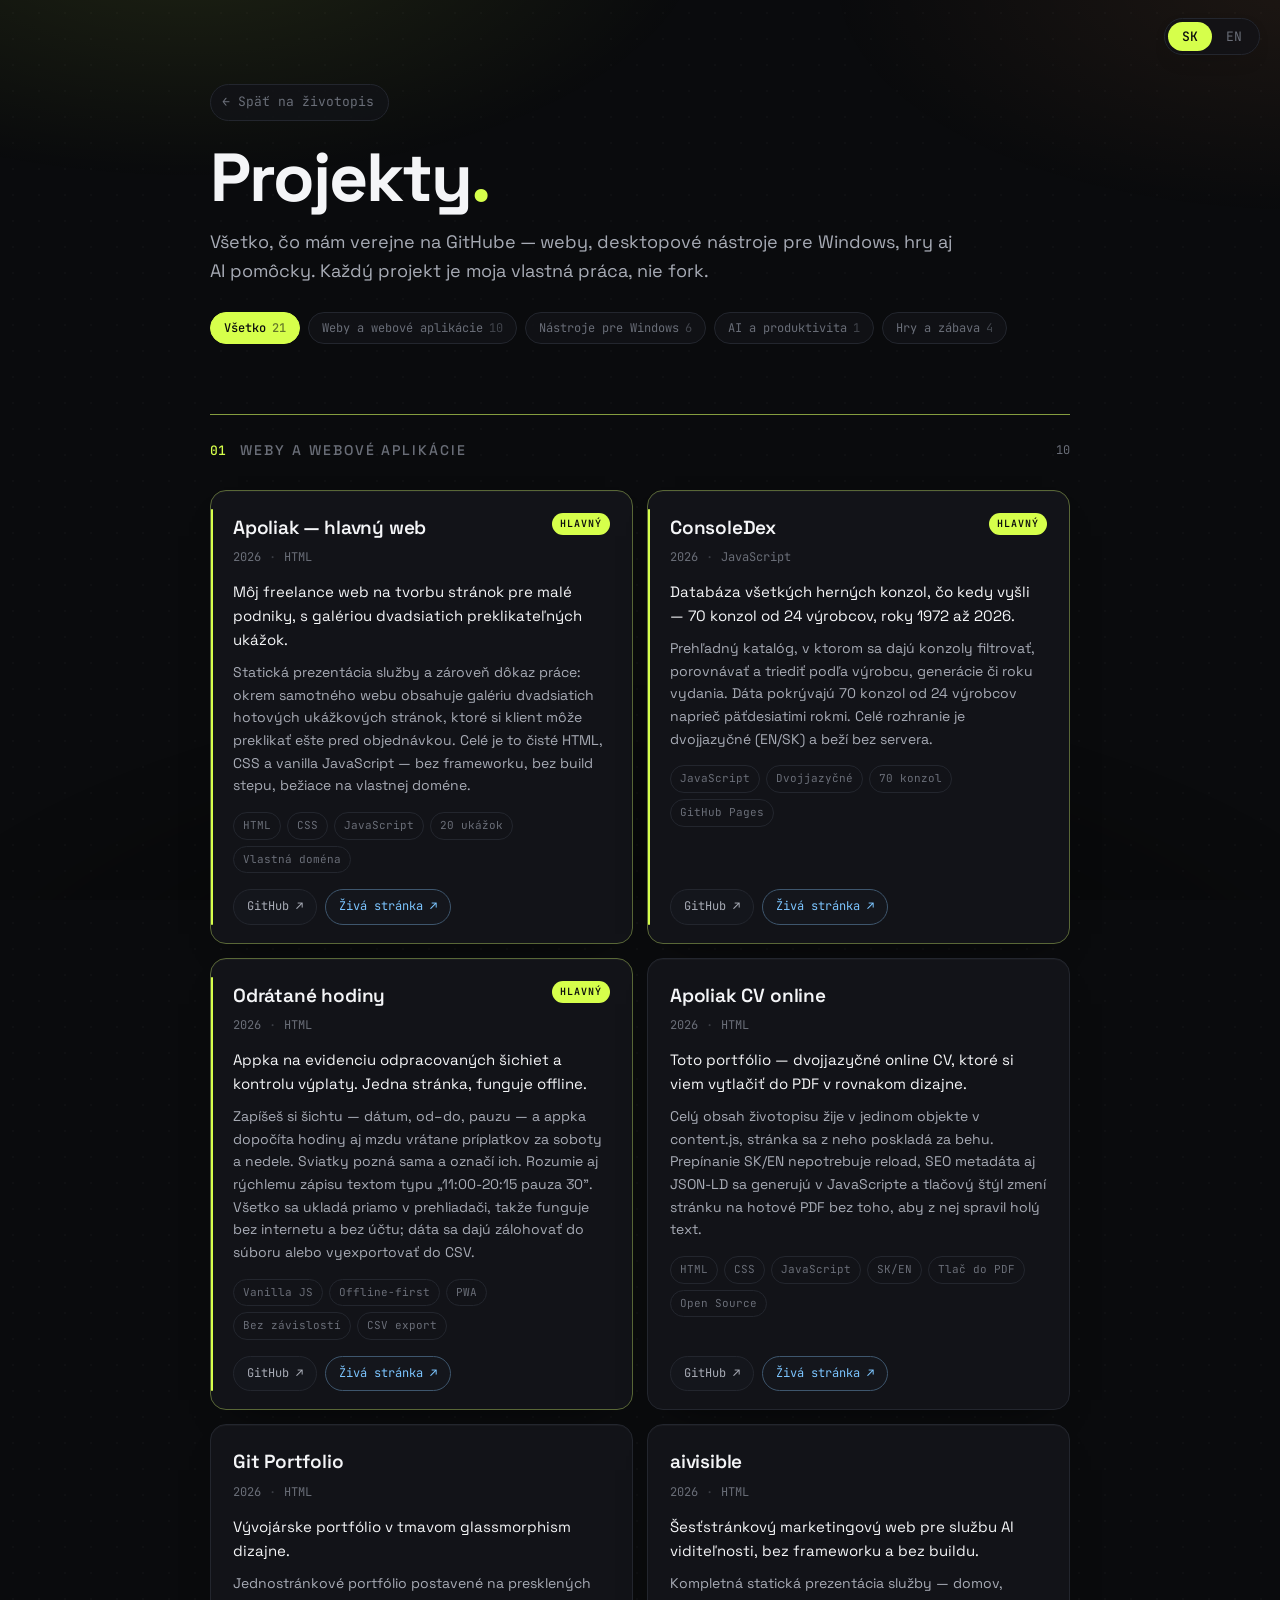
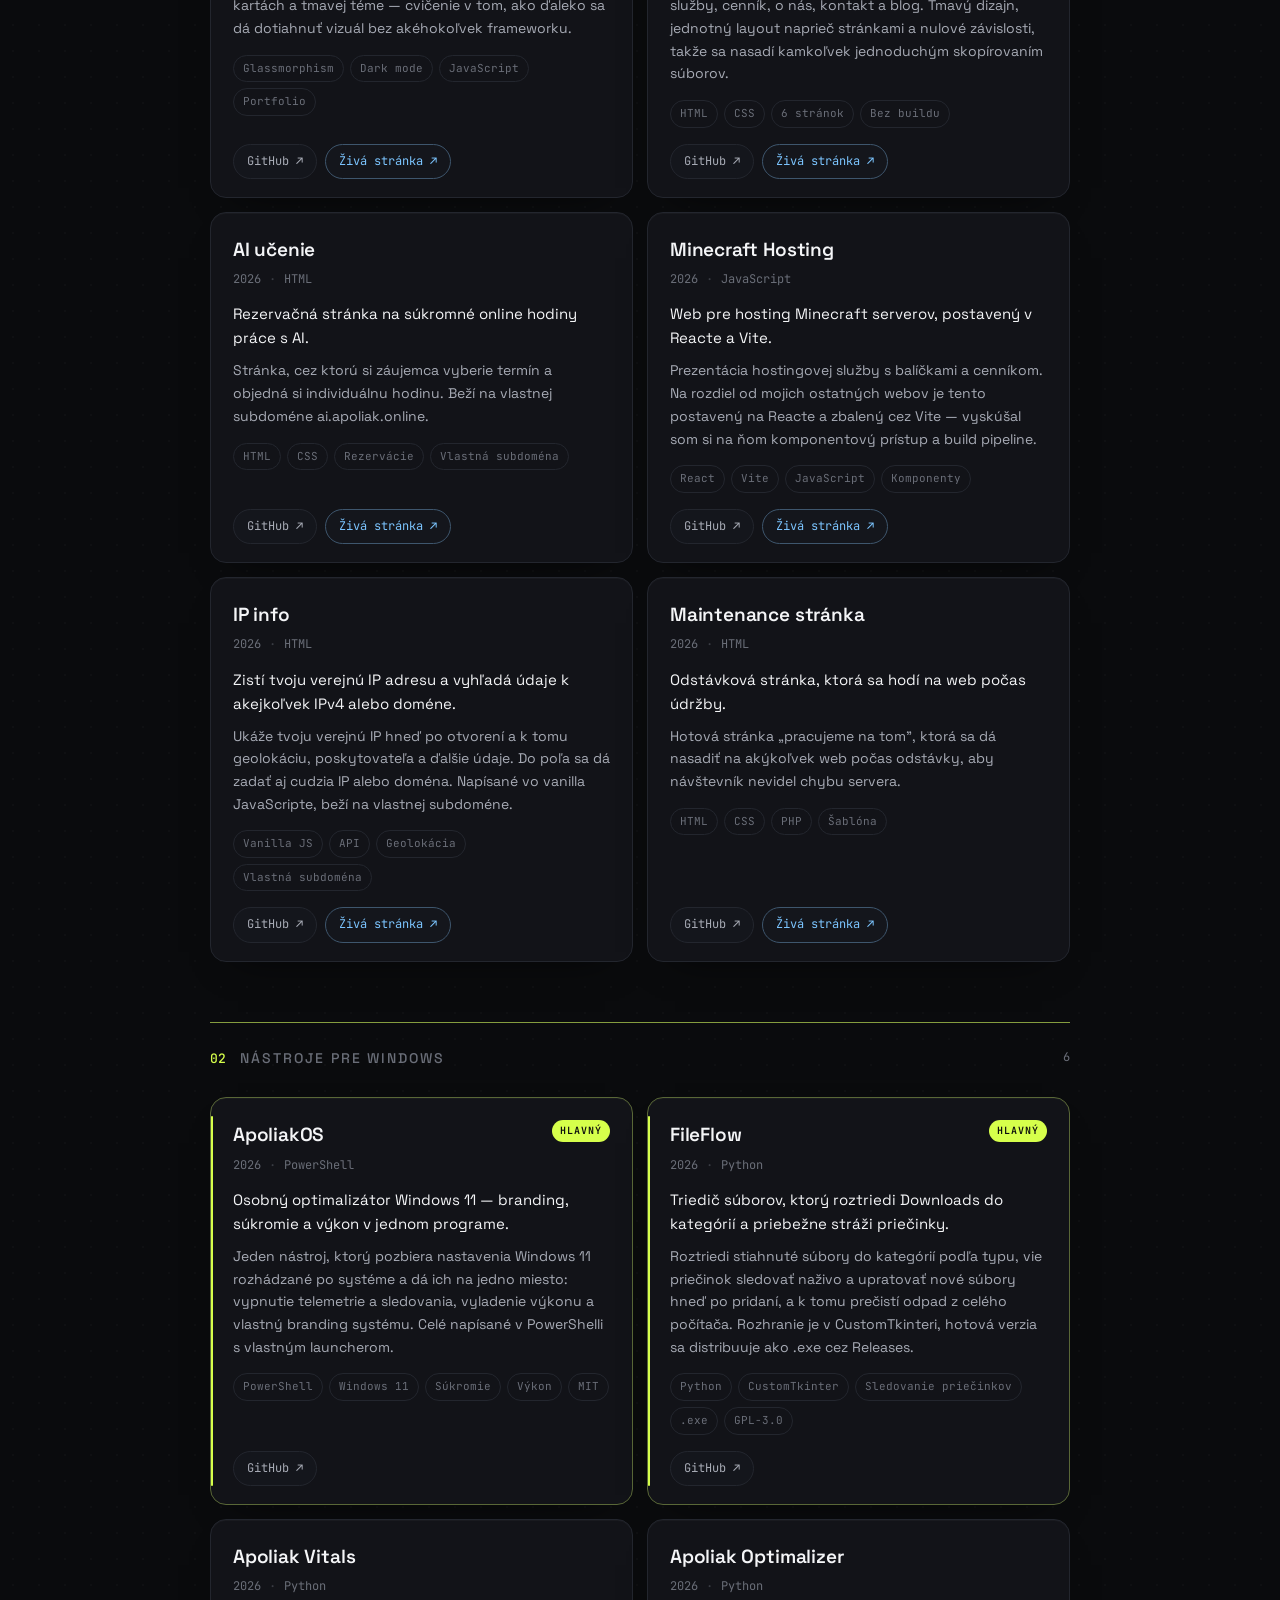
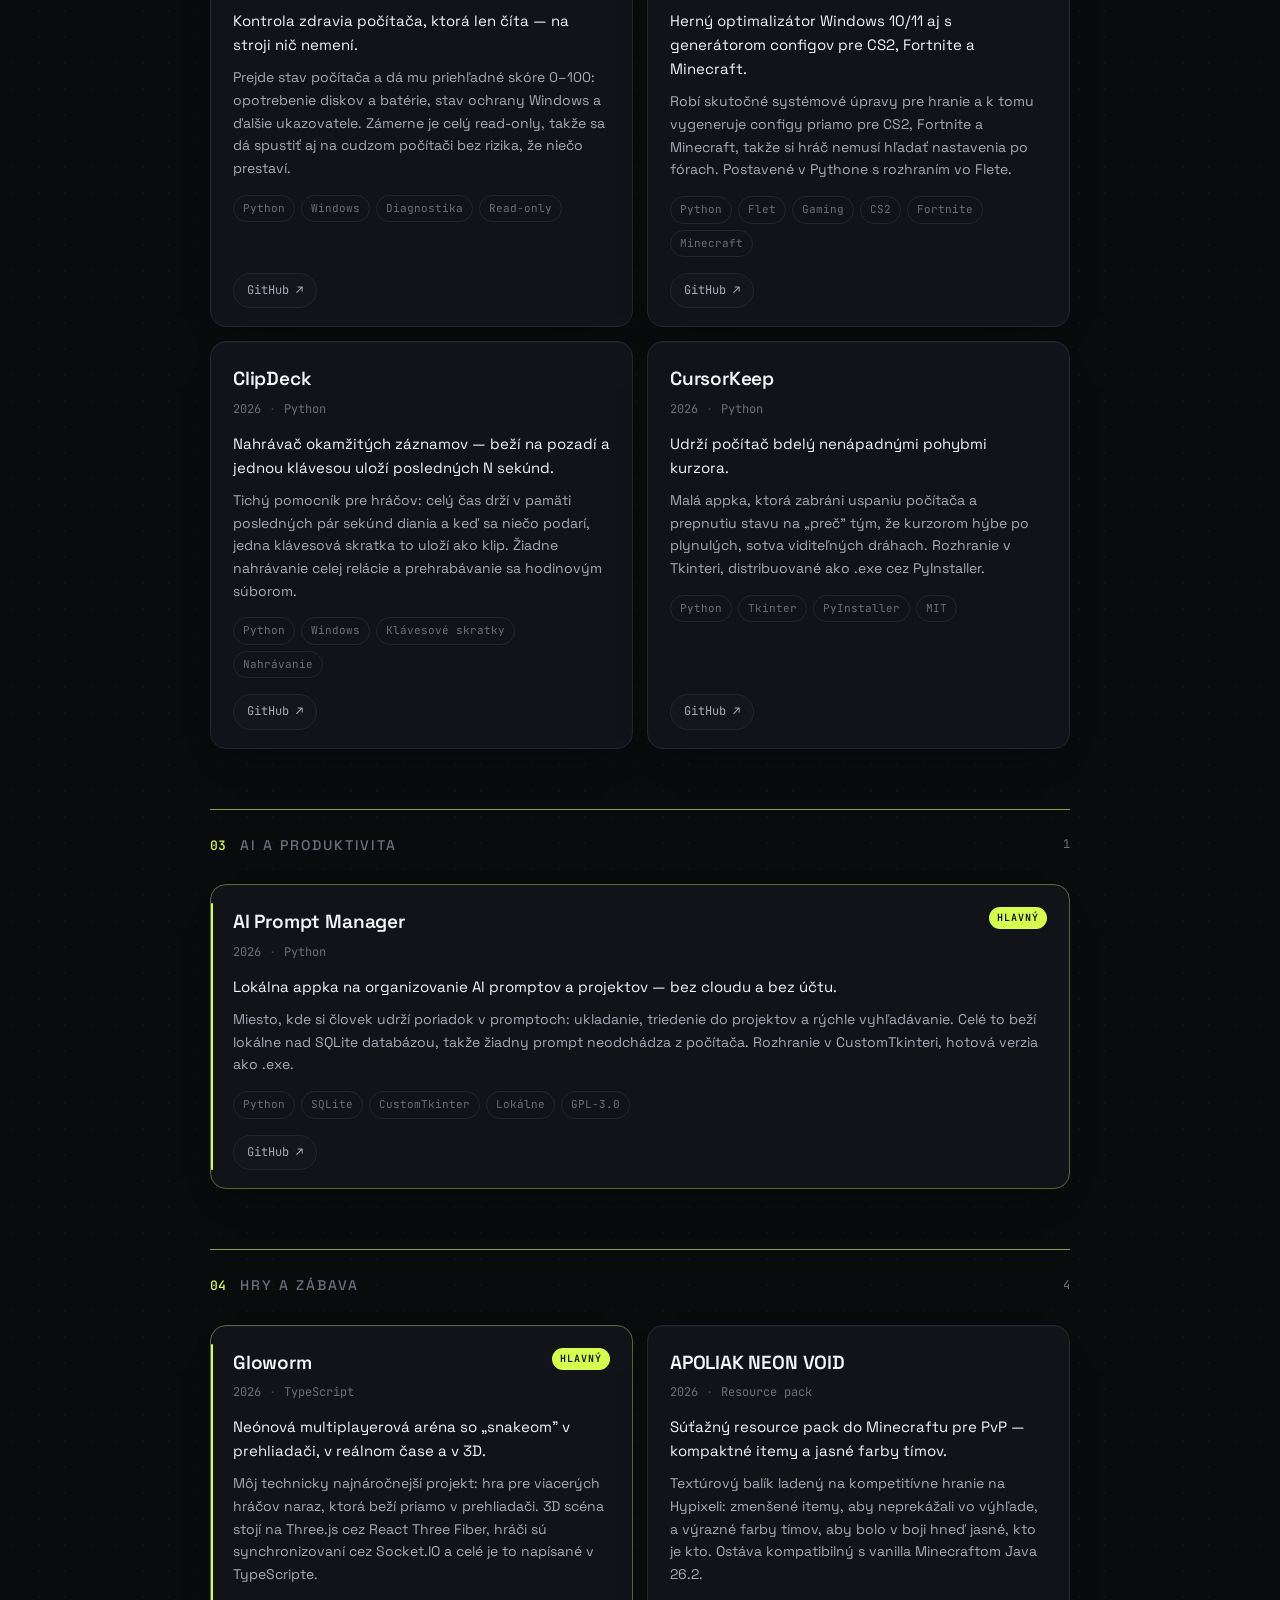
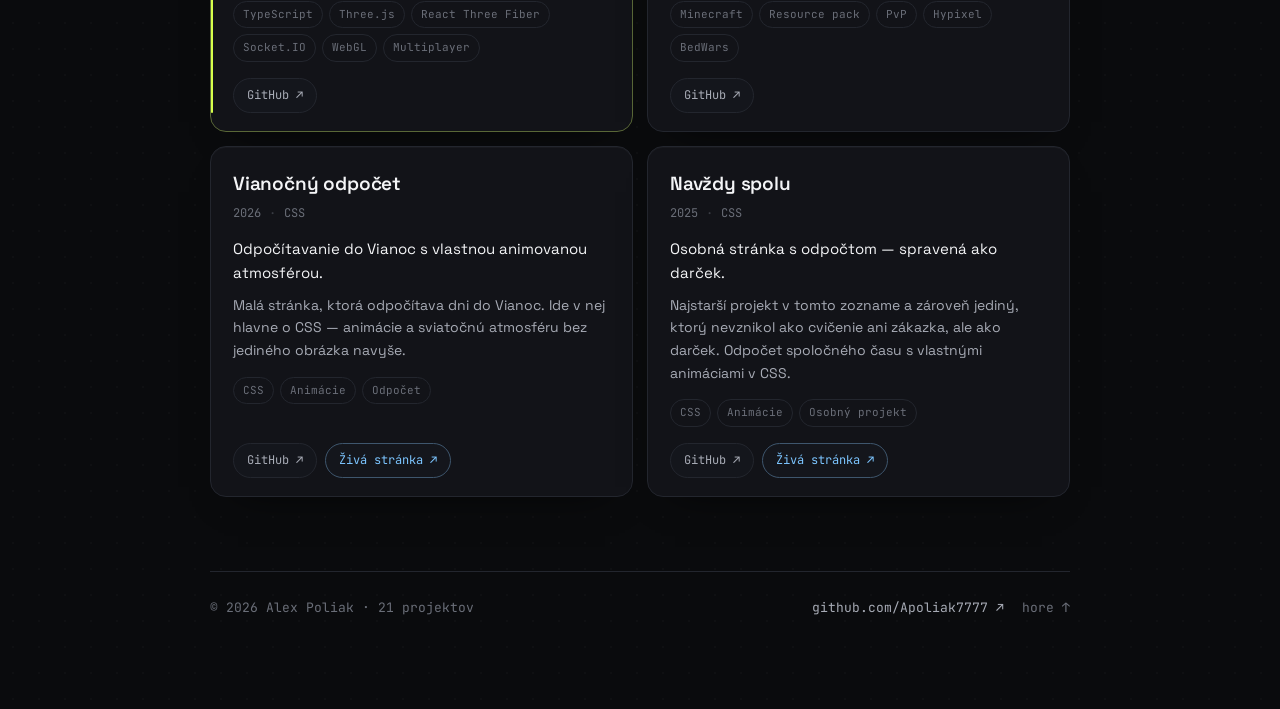
==== projekty.html @ c39bad6e "Podstránka so všetkými projektami, scroll animácie a vyčlenený štýl - projekty.html + projects.js: 2" ====
<!DOCTYPE html>
<html lang="sk">
<head>
  <meta charset="UTF-8">
  <meta name="viewport" content="width=device-width, initial-scale=1.0">
  <title>Projekty — Alex Poliak</title>
  <meta name="description" content="">
  <meta name="theme-color" content="#0a0b0d">
  <meta property="og:type" content="website">
  <meta property="og:title" content="">
  <meta property="og:description" content="">
  <meta property="og:image" content="" id="og-image">
  <meta property="og:image:width" content="1200">
  <meta property="og:image:height" content="630">
  <meta property="og:url" content="" id="og-url">
  <meta property="og:locale" content="sk_SK">
  <meta property="og:locale:alternate" content="en_US">
  <meta name="twitter:card" content="summary_large_image">
  <meta name="twitter:image" content="" id="tw-image">
  <link rel="canonical" href="" id="canonical">

  <link id="favicon" rel="icon" href="data:image/svg+xml,%3Csvg xmlns='http://www.w3.org/2000/svg' viewBox='0 0 64 64'%3E%3Crect width='64' height='64' rx='14' fill='%230a0b0d'/%3E%3Ctext x='32' y='44' font-family='monospace' font-size='34' font-weight='700' fill='%23d6ff4b' text-anchor='middle'%3EAP%3C/text%3E%3C/svg%3E">

  <link rel="preconnect" href="https://fonts.googleapis.com">
  <link rel="preconnect" href="https://fonts.gstatic.com" crossorigin>
  <link href="https://fonts.googleapis.com/css2?family=Space+Grotesk:wght@400;500;600;700&family=JetBrains+Mono:wght@400;500&display=swap" rel="stylesheet" media="print" onload="this.media='all'">
  <noscript><link href="https://fonts.googleapis.com/css2?family=Space+Grotesk:wght@400;500;600;700&family=JetBrains+Mono:wght@400;500&display=swap" rel="stylesheet"></noscript>

  <link rel="stylesheet" href="style.css">
</head>
<body>
  <a class="skip" href="#app">Preskočiť na obsah / Skip to content</a>
  <div class="toast" id="toast" role="status" aria-live="polite"></div>

  <button type="button" class="fab-top" id="fab-top" aria-label="Späť hore / Back to top" title="Späť hore / Back to top">&#8593;</button>

  <div class="lang" role="group" aria-label="Jazyk / Language">
    <button id="btn-sk" class="active" onclick="setLang('sk')">SK</button>
    <button id="btn-en" onclick="setLang('en')">EN</button>
  </div>

  <main class="wrap" id="app">
    <noscript><div style="padding:80px 0;color:#f4f5f7;font:16px/1.6 sans-serif">Táto stránka potrebuje zapnutý JavaScript. / This page requires JavaScript.</div></noscript>
    <div id="boot" style="padding:80px 0;color:#a7abb5;font:16px/1.6 sans-serif">Načítavam projekty… / Loading…</div>
  </main>

  <!-- DÁTA -->
  <script src="projects.js"></script>
  <script>
    var P = window.PROJECTS_DATA;
    var lang = 'sk';
    var filter = 'all';
    var toastTimer, io;

    function t(v, l) {
      if (v && typeof v === 'object' && !Array.isArray(v)) return v[l] != null ? v[l] : (v.sk != null ? v.sk : (v.en != null ? v.en : ''));
      return v != null ? v : '';
    }
    function esc(s) { return String(s).replace(/[&<>"']/g, function (c) { return ({'&':'&amp;','<':'&lt;','>':'&gt;','"':'&quot;',"'":'&#39;'})[c]; }); }
    function safeUrl(u) {
      u = String(u || '').trim();
      if (/^\s*javascript:/i.test(u)) return '#';
      return u;
    }
    function getSiteUrl() {
      if (location.protocol === 'http:' || location.protocol === 'https:') {
        return location.origin + location.pathname.replace(/\/[^\/]*$/, '');
      }
      return '';
    }
    function showToast(msg) {
      var el = document.getElementById('toast');
      if (!el) return;
      el.textContent = msg;
      el.classList.add('show');
      clearTimeout(toastTimer);
      toastTimer = setTimeout(function () { el.classList.remove('show'); }, 2200);
    }
    function setMeta(sel, val, attr, id) {
      var el = id ? document.getElementById(id) : document.querySelector(sel);
      if (el) el.setAttribute(attr || 'content', val || '');
    }

    /* slovenské skloňovanie: 1 projekt, 2–4 projekty, 5+ projektov */
    function plProj(n, l) {
      if (l === 'sk') return n === 1 ? 'projekt' : (n >= 2 && n <= 4 ? 'projekty' : 'projektov');
      return n === 1 ? 'project' : 'projects';
    }

    function updateSeo() {
      var m = P.meta || {};
      var base = getSiteUrl();
      var here = base ? base + '/projekty.html' : '';
      var og = base ? base + '/og-image.svg' : '';
      var desc = t(m.description, lang);
      document.title = t(m.title, lang) || 'Projekty';
      setMeta('meta[name="description"]', desc);
      setMeta('meta[property="og:title"]', t(m.title, lang), 'content');
      setMeta('meta[property="og:description"]', desc, 'content');
      setMeta('meta[property="og:image"]', og, 'content', 'og-image');
      setMeta('meta[name="twitter:image"]', og, 'content', 'tw-image');
      setMeta('meta[property="og:url"]', here, 'content', 'og-url');
      setMeta('link#canonical', here, 'href', 'canonical');

      var old = document.getElementById('ld-projects');
      if (old) old.remove();
      var list = visibleProjects();
      var script = document.createElement('script');
      script.id = 'ld-projects';
      script.type = 'application/ld+json';
      script.textContent = JSON.stringify({
        '@context': 'https://schema.org',
        '@type': 'CollectionPage',
        name: t(m.title, lang),
        description: desc,
        url: here || undefined,
        hasPart: (P.projects || []).map(function (p) {
          return {
            '@type': 'SoftwareSourceCode',
            name: p.name,
            description: t(p.short, lang),
            codeRepository: p.repo || undefined,
            url: p.live || p.repo || undefined,
            programmingLanguage: p.lang || undefined
          };
        })
      });
      document.head.appendChild(script);
      return list;
    }

    function visibleProjects() {
      var all = P.projects || [];
      return filter === 'all' ? all : all.filter(function (p) { return p.group === filter; });
    }

    function renderFilters() {
      var groups = P.groups || [];
      var all = P.projects || [];
      var s = '<div class="filters rise d4" role="group" aria-label="' + (lang === 'sk' ? 'Filter kategórií' : 'Category filter') + '">';
      s += '<button type="button" data-filter="all" class="' + (filter === 'all' ? 'is-active' : '') + '">'
         + (lang === 'sk' ? 'Všetko' : 'All') + '<span class="count">' + all.length + '</span></button>';
      groups.forEach(function (g) {
        var n = all.filter(function (p) { return p.group === g.key; }).length;
        if (!n) return;
        s += '<button type="button" data-filter="' + esc(g.key) + '" class="' + (filter === g.key ? 'is-active' : '') + '">'
           + esc(t(g.label, lang)) + '<span class="count">' + n + '</span></button>';
      });
      return s + '</div>';
    }

    function renderCard(p) {
      var repo = safeUrl(p.repo || '');
      var live = safeUrl(p.live || '');
      var tags = (p.tags || []).map(function (x) { return '<span>' + esc(x) + '</span>'; }).join('');
      var meta = [];
      if (p.year) meta.push(String(p.year));
      if (p.lang) meta.push(esc(p.lang));
      var s = '<article class="proj-card r-item' + (p.featured ? ' featured' : '') + '">';
      s += '<div class="proj-head"><span class="proj-name">' + esc(p.name) + '</span>'
         + (p.featured ? '<span class="proj-badge">' + (lang === 'sk' ? 'Hlavný' : 'Featured') + '</span>' : '')
         + '</div>';
      if (meta.length) s += '<div class="proj-meta">' + meta.join('<span class="dot-sep">·</span>') + '</div>';
      if (t(p.short, lang)) s += '<p class="proj-short">' + esc(t(p.short, lang)) + '</p>';
      if (t(p.desc, lang))  s += '<p class="proj-desc">' + esc(t(p.desc, lang)) + '</p>';
      if (tags) s += '<div class="proj-tags">' + tags + '</div>';
      s += '<div class="proj-links">';
      if (repo) s += '<a href="' + esc(repo) + '" target="_blank" rel="noopener">GitHub &#8599;</a>';
      if (live) s += '<a class="is-live" href="' + esc(live) + '" target="_blank" rel="noopener">'
                   + (lang === 'sk' ? 'Živá stránka' : 'Live site') + ' &#8599;</a>';
      s += '</div></article>';
      return s;
    }

    function render() {
      var m = P.meta || {};
      var list = updateSeo();
      var groups = P.groups || [];
      var html = '';

      html += '<header class="page-head">';
      html += '<a class="back-link rise d1" href="index.html">&#8592; ' + esc(t(m.backLabel, lang)) + '</a>';
      html += '<h1 class="rise d2">' + esc(t(m.heading, lang)) + '<span class="accent">.</span></h1>';
      html += '<p class="page-lead rise d3">' + esc(t(m.lead, lang)) + '</p>';
      html += renderFilters();
      html += '</header>';

      if (!list.length) {
        html += '<div class="proj-empty">' + (lang === 'sk' ? 'V tejto kategórii zatiaľ nič nie je.' : 'Nothing in this category yet.') + '</div>';
      } else if (filter === 'all') {
        // pri "Všetko" držíme projekty zoskupené podľa kategórií
        var num = 0;
        groups.forEach(function (g) {
          var items = list.filter(function (p) { return p.group === g.key; });
          if (!items.length) return;
          num++;
          var n = (num < 10 ? '0' : '') + num;
          html += '<section class="reveal" id="section-' + esc(g.key) + '"><div class="sec-head">'
                + '<span class="sec-num">' + n + '</span>'
                + '<span class="sec-title">' + esc(t(g.label, lang)) + '</span>'
                + '<span class="sec-count">' + items.length + '</span></div>';
          html += '<div class="proj-grid">' + items.map(renderCard).join('') + '</div></section>';
        });
      } else {
        var g = groups.filter(function (x) { return x.key === filter; })[0];
        html += '<section class="reveal" id="section-' + esc(filter) + '"><div class="sec-head">'
              + '<span class="sec-num">01</span>'
              + '<span class="sec-title">' + esc(g ? t(g.label, lang) : '') + '</span>'
              + '<span class="sec-count">' + list.length + '</span></div>';
        html += '<div class="proj-grid">' + list.map(renderCard).join('') + '</div></section>';
      }

      html += '<footer class="reveal"><span>&copy; ' + new Date().getFullYear() + ' Alex Poliak &middot; '
            + (P.projects || []).length + ' ' + plProj((P.projects || []).length, lang) + '</span>';
      html += '<span style="display:inline-flex;gap:18px;align-items:center">';
      html += '<a href="' + esc(safeUrl(m.profileUrl || '')) + '" target="_blank" rel="noopener">github.com/Apoliak7777 &#8599;</a>';
      html += '<button class="to-top" onclick="window.scrollTo({top:0,behavior:\'smooth\'})">' + (lang === 'sk' ? 'hore' : 'top') + ' &#8593;</button>';
      html += '</span></footer>';

      document.getElementById('app').innerHTML = html;
      document.documentElement.lang = lang;
      document.getElementById('btn-sk').classList.toggle('active', lang === 'sk');
      document.getElementById('btn-en').classList.toggle('active', lang === 'en');

      observeReveals();
      bindInteractions();
    }

    function observeReveals() {
      if (!window.IntersectionObserver) {
        document.querySelectorAll('.reveal').forEach(function (el) { el.classList.add('in'); });
        return;
      }
      if (io) io.disconnect();
      io = new IntersectionObserver(function (entries) {
        entries.forEach(function (e) { if (e.isIntersecting) { e.target.classList.add('in'); io.unobserve(e.target); } });
      }, { threshold: 0.08 });
      document.querySelectorAll('.reveal').forEach(function (el) {
        var kids = el.querySelectorAll('.proj-card');
        Array.prototype.forEach.call(kids, function (k, i) { k.style.setProperty('--i', i); });
        io.observe(el);
      });
    }

    function bindInteractions() {
      document.querySelectorAll('.filters button').forEach(function (btn) {
        btn.onclick = function () {
          filter = btn.getAttribute('data-filter') || 'all';
          try { sessionStorage.setItem('proj_filter', filter); } catch (e) {}
          render();
          var head = document.querySelector('.page-head');
          if (head) window.scrollTo({ top: 0, behavior: 'smooth' });
        };
      });
      var fab = document.getElementById('fab-top');
      if (fab) fab.onclick = function () { window.scrollTo({ top: 0, behavior: 'smooth' }); };
    }

    function onScroll() {
      var st = document.documentElement.scrollTop || document.body.scrollTop;
      var fab = document.getElementById('fab-top');
      if (fab) fab.classList.toggle('show', st > 420);
    }
    window.addEventListener('scroll', onScroll, { passive: true });

    function setLang(l) {
      lang = (l === 'en') ? 'en' : 'sk';
      try { localStorage.setItem('cv_lang', lang); sessionStorage.setItem('cv_lang', lang); } catch (e) {}
      render();
    }

    (function start() {
      try {
        var saved = null;
        try { saved = sessionStorage.getItem('cv_lang') || localStorage.getItem('cv_lang'); } catch (e) {}
        if (saved === 'en' || saved === 'sk') lang = saved;
        try {
          var f = sessionStorage.getItem('proj_filter');
          if (f && (f === 'all' || (P.groups || []).some(function (g) { return g.key === f; }))) filter = f;
        } catch (e) {}
        render();
      } catch (err) {
        document.getElementById('app').innerHTML =
          '<div style="padding:80px 0;color:#ff9d54;font:15px/1.6 monospace">Chyba pri načítaní projektov: '
          + esc(err && err.message ? err.message : String(err)) + '</div>';
        return;
      }

      function markLoaded() { document.body.classList.add('loaded'); }
      if (window.requestAnimationFrame) {
        requestAnimationFrame(function () { requestAnimationFrame(markLoaded); });
      } else { markLoaded(); }
      setTimeout(markLoaded, 400);

      // núdzová poistka: keby niečo vo viewporte ostalo neviditeľné
      setTimeout(function () {
        var stuck = false;
        // aj karty vnútri sekcií — sekcia môže byť odhalená a obsah zaseknutý
        document.querySelectorAll('.rise, .reveal, .proj-card').forEach(function (el) {
          var r = el.getBoundingClientRect();
          if (r.top < window.innerHeight && r.bottom > 0 && getComputedStyle(el).opacity === '0') stuck = true;
        });
        if (stuck) document.body.classList.add('force');
      }, 1400);
    })();
  </script>
</body>
</html>
---- style.css ----
/* ============================================================================
   style.css — dizajnový systém portfólia Alexa Poliaka
   Zdieľa ho index.html (životopis) aj projekty.html (všetky GitHub projekty).
   Farby --accent / --accent-2 / --accent-3 sem zapisuje render() z content.js.
   ============================================================================ */

:root {
  --bg:        #0a0b0d;
  --bg-grid:   rgba(255,255,255,0.02);
  --surface:   #121318;
  --surface-2: #16181e;
  --surface-3: #1d2029;
  --line:      #23262e;
  --line-2:    #333844;
  --text:      #f4f5f7;
  --text-mid:  #a7abb5;
  --text-dim:  #6a6e78;
  --accent:    #d6ff4b;
  --accent-2:  #ff9d54;
  --accent-3:  #7cc5ff;
  --glow:      color-mix(in srgb, var(--accent) 55%, transparent);
  --radius:    16px;
  --radius-sm: 10px;
  --radius-xs: 8px;
  --maxw:      860px;
  --ease:      cubic-bezier(.22,.61,.36,1);
  --shadow:    0 1px 0 rgba(255,255,255,.03) inset, 0 18px 40px -28px rgba(0,0,0,.9);
}

* { box-sizing: border-box; margin: 0; padding: 0; }
html { scroll-behavior: smooth; }
::selection { background: color-mix(in srgb, var(--accent) 30%, transparent); color: var(--text); }

body {
  font-family: 'Space Grotesk', -apple-system, BlinkMacSystemFont, 'Segoe UI', sans-serif;
  color: var(--text);
  line-height: 1.6;
  -webkit-font-smoothing: antialiased;
  text-rendering: optimizeLegibility;
  position: relative;
  min-height: 100vh;
  background-color: var(--bg);
  background-image: radial-gradient(var(--bg-grid) 1.3px, transparent 1.3px);
  background-size: 26px 26px;
  padding: 0 22px 90px;
  overflow-x: hidden;
}
/* atmosféra — jemné akcentové prisvietenie zhora + vinieta zdola */
body::before {
  content: ""; position: fixed; inset: 0; pointer-events: none; z-index: 0;
  background:
    radial-gradient(58% 40% at 15% -8%, color-mix(in srgb, var(--accent) 10%, transparent), transparent 70%),
    radial-gradient(52% 36% at 102% -2%, color-mix(in srgb, var(--accent-2) 8%, transparent), transparent 72%),
    radial-gradient(90% 60% at 50% 118%, color-mix(in srgb, #000 60%, transparent), transparent 70%);
}
.wrap { max-width: var(--maxw); margin: 0 auto; position: relative; z-index: 1; }
code, .mono { font-family: 'JetBrains Mono', ui-monospace, monospace; }

.skip {
  position: absolute; left: -9999px; top: auto; z-index: 50;
  padding: 10px 16px; background: var(--accent); color: var(--bg);
  border-radius: var(--radius-xs); font-weight: 600; text-decoration: none;
}
.skip:focus { left: 16px; top: 16px; outline: 2px solid var(--text); outline-offset: 2px; }

.toast {
  position: fixed; left: 50%; bottom: 24px; transform: translateX(-50%) translateY(16px);
  background: var(--surface-2); border: 1px solid var(--line-2); color: var(--text);
  padding: 11px 18px; border-radius: 999px; font-family: 'JetBrains Mono', monospace; font-size: 13px;
  opacity: 0; pointer-events: none; z-index: 50; transition: opacity .22s var(--ease), transform .22s var(--ease);
  box-shadow: 0 16px 40px -24px rgba(0,0,0,.9);
}
.toast.show { opacity: 1; transform: translateX(-50%) translateY(0); }

.jump-nav {
  display: flex; gap: 8px; flex-wrap: wrap; margin-top: 28px;
}
.jump-nav a {
  font-family: 'JetBrains Mono', monospace; font-size: 12px; color: var(--text-dim);
  text-decoration: none; padding: 7px 12px; border-radius: 999px;
  border: 1px solid var(--line); background: color-mix(in srgb, var(--surface) 80%, transparent);
  transition: color .18s var(--ease), border-color .18s var(--ease), background .18s var(--ease);
}
.jump-nav a:hover, .jump-nav a:focus-visible { color: var(--accent); border-color: color-mix(in srgb, var(--accent) 45%, var(--line)); }
.jump-nav a.is-active {
  color: var(--bg); background: var(--accent); border-color: var(--accent); font-weight: 500;
}
.jump-nav a:focus-visible { outline: 2px solid var(--accent); outline-offset: 2px; }

section[id^="section-"] { scroll-margin-top: 20px; }

.fab-top {
  position: fixed; right: 20px; bottom: 22px; z-index: 35;
  width: 44px; height: 44px; border-radius: 50%; border: 1px solid var(--line-2);
  background: color-mix(in srgb, var(--surface-2) 88%, transparent);
  color: var(--text-mid); font-size: 18px; cursor: pointer;
  backdrop-filter: blur(10px); -webkit-backdrop-filter: blur(10px);
  box-shadow: 0 12px 30px -18px rgba(0,0,0,.9);
  opacity: 0; transform: translateY(10px); pointer-events: none;
  transition: opacity .22s var(--ease), transform .22s var(--ease), color .18s var(--ease), border-color .18s var(--ease);
}
.fab-top.show { opacity: 1; transform: none; pointer-events: auto; }
.fab-top:hover { color: var(--accent); border-color: color-mix(in srgb, var(--accent) 45%, var(--line)); }
.fab-top:focus-visible { outline: 2px solid var(--accent); outline-offset: 2px; }

/* prepínač jazyka */
.lang {
  position: fixed; top: 18px; right: 20px;
  display: inline-flex; background: color-mix(in srgb, var(--surface) 78%, transparent);
  border: 1px solid var(--line); border-radius: 999px; padding: 3px; z-index: 30;
  font-family: 'JetBrains Mono', monospace; font-size: 13px;
  backdrop-filter: blur(10px); -webkit-backdrop-filter: blur(10px);
  box-shadow: 0 8px 24px -16px rgba(0,0,0,.8);
}
.lang button {
  appearance: none; border: none; background: transparent; color: var(--text-dim);
  padding: 6px 14px; border-radius: 999px; cursor: pointer;
  font-family: inherit; font-size: inherit;
  transition: color .18s var(--ease), background .18s var(--ease);
}
.lang button:hover { color: var(--text-mid); }
.lang button.active { background: var(--accent); color: var(--bg); font-weight: 500; }
.lang button:focus-visible { outline: 2px solid var(--accent); outline-offset: 2px; }

/* nábehy */
.rise { opacity: 0; transform: translateY(16px); }
.loaded .rise { opacity: 1; transform: none; transition: opacity .7s var(--ease), transform .7s var(--ease); }
.loaded .rise.d1 { transition-delay: .05s; }
.loaded .rise.d2 { transition-delay: .12s; }
.loaded .rise.d3 { transition-delay: .19s; }
.loaded .rise.d4 { transition-delay: .26s; }
.loaded .rise.d5 { transition-delay: .33s; }
/* ---- odhaľovanie pri scrollovaní ------------------------------------
   Sekcia sa neobjaví naraz: najprv nabehne jej rám, potom hlavička a za
   ňou položky jedna po druhej. Poradie položky je v premennej --i,
   ktorú priraďuje observeReveals() v index.html. */
.reveal { opacity: 0; transform: translateY(26px); transition: opacity .65s var(--ease), transform .65s var(--ease); }
.reveal.in { opacity: 1; transform: none; }

/* hlavička sekcie — čiara sa roztiahne, číslo pricestuje zľava */
.reveal .sec-head { position: relative; }
.reveal .sec-head::after {
  content: ""; position: absolute; left: 0; right: 0; top: -1px; height: 1px;
  background: var(--accent); transform: scaleX(0); transform-origin: left;
  opacity: .55;
}
.reveal.in .sec-head::after { transform: scaleX(1); transition: transform .8s var(--ease) .1s; }
.reveal .sec-num { opacity: 0; transform: translateX(-8px); }
.reveal.in .sec-num { opacity: 1; transform: none; transition: opacity .5s var(--ease) .2s, transform .5s var(--ease) .2s; }

/* položky sekcie prilietajú po sebe */
.reveal .r-item { opacity: 0; transform: translateY(14px); }
.reveal.in .r-item {
  opacity: 1; transform: none;
  /* rozpísané po vlastnostiach zámerne: skratka `transition` obsahujúca var()
     sa stáva pending-substitution hodnotou a v kombinácii s vlastným
     transition-delay je krehká — takto je poradie jednoznačné */
  transition-property: opacity, transform;
  transition-duration: .55s;
  transition-timing-function: var(--ease);
  transition-delay: calc(var(--i, 0) * 65ms + 180ms);
}

/* zvislá čiara časovej osi sa dokreslí zhora nadol */
.reveal .timeline::before { transform: scaleY(0); transform-origin: top; }
.reveal.in .timeline::before { transform: scaleY(1); transition: transform .9s var(--ease) .25s; }
/* núdzová poistka: ak animácie z akéhokoľvek dôvodu nenabehnú, JS pridá .force a všetko sa zobrazí */
body.force .rise, body.force .reveal, body.force .r-item, body.force .sec-num { opacity: 1 !important; transform: none !important; }
body.force .sec-head::after, body.force .timeline::before { transform: none !important; }

/* hero */
.hero { padding: 92px 0 46px; }
.hero-top { display: flex; align-items: center; gap: 18px; margin-bottom: 30px; flex-wrap: wrap; }
.avatar {
  width: 66px; height: 66px; border-radius: 50%;
  object-fit: cover; border: 1px solid var(--line-2);
  background: var(--surface-2); flex-shrink: 0;
}
/* monogram fallback keď nie je fotka */
.monogram {
  width: 66px; height: 66px; border-radius: 50%; flex-shrink: 0;
  display: grid; place-items: center;
  font-family: 'JetBrains Mono', monospace; font-weight: 700; font-size: 24px;
  color: var(--bg); letter-spacing: -0.02em;
  background: linear-gradient(140deg, var(--accent), color-mix(in srgb, var(--accent-2) 80%, var(--accent)));
  box-shadow: 0 0 0 1px color-mix(in srgb, var(--accent) 40%, transparent), 0 12px 30px -14px var(--glow);
}
.status {
  display: inline-flex; align-items: center; gap: 9px;
  font-family: 'JetBrains Mono', monospace; font-size: 13px; color: var(--text-mid);
  background: var(--surface); border: 1px solid var(--line);
  padding: 7px 14px; border-radius: 999px;
}
.dot { width: 8px; height: 8px; border-radius: 50%; background: var(--text-dim); }
.dot.on { background: var(--accent); box-shadow: 0 0 0 0 var(--accent); animation: pulse 2.4s infinite; }
@keyframes pulse {
  0%   { box-shadow: 0 0 0 0 var(--glow); }
  70%  { box-shadow: 0 0 0 9px transparent; }
  100% { box-shadow: 0 0 0 0 transparent; }
}

.hero h1 {
  font-size: clamp(48px, 9.4vw, 92px);
  font-weight: 700; line-height: 0.95; letter-spacing: -0.038em;
  color: var(--text); /* bezpečný základ — text je viditeľný vždy */
}
/* gradientový nadpis len tam, kde ho prehliadač naozaj vie (bez color-mix, nech nič nezneviditeľní) */
@supports ((-webkit-background-clip: text) or (background-clip: text)) {
  .hero h1 {
    background: linear-gradient(180deg, #f4f5f7 55%, #b9bdc7);
    -webkit-background-clip: text; background-clip: text;
    -webkit-text-fill-color: transparent; color: transparent;
  }
}
.hero h1 .accent {
  -webkit-text-fill-color: var(--accent); color: var(--accent);
}
.hero .role {
  font-family: 'JetBrains Mono', monospace;
  font-size: clamp(15px, 2.4vw, 19px); color: var(--accent-2); margin-top: 22px;
}
.hero .bio { font-size: clamp(16px, 2.6vw, 19px); color: var(--text-mid); max-width: 60ch; margin-top: 20px; }

.links { display: flex; gap: 11px; margin-top: 32px; flex-wrap: wrap; align-items: center; }
.links a {
  font-family: 'JetBrains Mono', monospace; font-size: 14px;
  padding: 10px 17px; background: var(--surface); border: 1px solid var(--line);
  border-radius: var(--radius-sm); color: var(--text); text-decoration: none;
  transition: border-color .18s var(--ease), color .18s var(--ease), transform .18s var(--ease), background .18s var(--ease);
}
.links a:hover { border-color: var(--accent); color: var(--accent); transform: translateY(-2px); }
.links a:focus-visible { outline: 2px solid var(--accent); outline-offset: 2px; }
.links .share-link {
  appearance: none; font-family: 'JetBrains Mono', monospace; font-size: 14px;
  padding: 10px 17px; background: var(--surface); border: 1px solid var(--line);
  border-radius: var(--radius-sm); color: var(--text); cursor: pointer;
  transition: border-color .18s var(--ease), color .18s var(--ease), transform .18s var(--ease);
}
.links .share-link:hover { border-color: var(--accent-3); color: var(--accent-3); transform: translateY(-2px); }
.links .share-link:focus-visible { outline: 2px solid var(--accent); outline-offset: 2px; }
.links a.cv {
  background: var(--accent); color: var(--bg); border-color: var(--accent); font-weight: 500;
  box-shadow: 0 12px 30px -16px var(--glow);
}
.links a.cv:hover { color: var(--bg); filter: brightness(1.06); transform: translateY(-2px); }

/* highlights — štatistiky z dát */
.stats {
  display: grid; grid-template-columns: repeat(3, 1fr); gap: 10px; margin-top: 40px;
}
.stat {
  background: linear-gradient(180deg, var(--surface), var(--surface-2));
  border: 1px solid var(--line); border-radius: var(--radius); padding: 18px 20px;
  box-shadow: var(--shadow);
}
.stat-num {
  font-size: clamp(26px, 5vw, 34px); font-weight: 700; letter-spacing: -0.03em; line-height: 1;
  color: var(--text);
}
.stat-num .plus { color: var(--accent); }
.stat-label {
  font-family: 'JetBrains Mono', monospace; font-size: 12px; color: var(--text-dim);
  text-transform: uppercase; letter-spacing: 0.08em; margin-top: 9px;
}

/* sekcie */
section { padding-top: 60px; }
.sec-head {
  display: flex; align-items: baseline; gap: 14px; margin-bottom: 28px;
  border-top: 1px solid var(--line); padding-top: 24px;
}
.sec-num { font-family: 'JetBrains Mono', monospace; font-size: 13px; color: var(--accent); font-weight: 500; }
.sec-title {
  font-size: 14px; font-weight: 500; letter-spacing: 0.14em;
  text-transform: uppercase; color: var(--text-dim);
}
.sec-count {
  margin-left: auto; font-family: 'JetBrains Mono', monospace; font-size: 12px;
  color: var(--text-dim); align-self: center;
}

/* skúsenosti — časová os */
.timeline { position: relative; }
.timeline::before {
  content: ""; position: absolute; left: 6px; top: 6px; bottom: 6px; width: 1px;
  background: linear-gradient(var(--line-2), var(--line-2) 70%, transparent);
}
.exp { display: grid; grid-template-columns: 13px 1fr; gap: 22px; padding: 6px 0 28px; }
.exp:last-child { padding-bottom: 0; }
.exp-mark {
  width: 13px; height: 13px; border-radius: 50%; margin-top: 6px;
  background: var(--bg); border: 2px solid var(--line-2); position: relative; z-index: 1;
  transition: border-color .22s var(--ease), box-shadow .22s var(--ease);
}
.exp:hover .exp-mark { border-color: var(--accent); box-shadow: 0 0 0 4px color-mix(in srgb, var(--accent) 14%, transparent); }
.exp.is-current .exp-mark {
  border-color: var(--accent); background: var(--accent);
  box-shadow: 0 0 0 4px color-mix(in srgb, var(--accent) 18%, transparent), 0 0 16px var(--glow);
}
.exp-now {
  display: inline-block; margin-left: 8px; font-family: 'JetBrains Mono', monospace; font-size: 11px;
  color: var(--bg); background: var(--accent); padding: 2px 8px; border-radius: 999px; font-weight: 500;
  vertical-align: middle; letter-spacing: 0.04em; text-transform: uppercase;
}
.edu.is-current .edu-title::after {
  content: attr(data-now); margin-left: 8px; font-family: 'JetBrains Mono', monospace; font-size: 11px;
  color: var(--bg); background: var(--accent-3); padding: 2px 8px; border-radius: 999px; font-weight: 500;
  vertical-align: middle; letter-spacing: 0.04em; text-transform: uppercase;
}
.exp-when { font-family: 'JetBrains Mono', monospace; font-size: 13px; color: var(--text-dim); }
.exp-title { font-size: 19px; font-weight: 500; margin-top: 5px; }
.exp-company { color: var(--accent-2); font-size: 15px; margin: 2px 0 9px; }
.exp-desc { color: var(--text-mid); font-size: 15px; }

/* projekty */
.grid { display: grid; grid-template-columns: repeat(auto-fit, minmax(248px, 1fr)); gap: 14px; }
.project {
  position: relative; background: linear-gradient(180deg, var(--surface), var(--surface-2));
  border: 1px solid var(--line); box-shadow: var(--shadow);
  border-radius: var(--radius); padding: 22px; text-decoration: none; color: inherit;
  overflow: hidden; transition: border-color .22s var(--ease), transform .22s var(--ease), box-shadow .22s var(--ease);
}
.project::after {
  content: ""; position: absolute; inset: 0; pointer-events: none; opacity: 0;
  background: radial-gradient(80% 60% at 100% 0%, color-mix(in srgb, var(--accent) 8%, transparent), transparent 60%);
  transition: opacity .28s var(--ease);
}
.project::before {
  content: ""; position: absolute; left: 0; top: 0; bottom: 0; width: 3px;
  background: var(--accent); transform: scaleY(0); transform-origin: top;
  transition: transform .28s var(--ease);
}
.project.featured {
  border-color: color-mix(in srgb, var(--accent) 35%, var(--line));
  background: linear-gradient(165deg, color-mix(in srgb, var(--accent) 6%, var(--surface)), var(--surface-2));
}
.project.featured::before { transform: scaleY(1); opacity: .85; }
.project-badge {
  font-family: 'JetBrains Mono', monospace; font-size: 10px; letter-spacing: 0.08em;
  text-transform: uppercase; color: var(--bg); background: var(--accent);
  padding: 3px 8px; border-radius: 999px; font-weight: 500; flex-shrink: 0;
}
.project:hover { border-color: var(--line-2); transform: translateY(-4px); box-shadow: 0 1px 0 rgba(255,255,255,.04) inset, 0 26px 50px -30px rgba(0,0,0,.9); }
.project:hover::before { transform: scaleY(1); }
.project:hover::after { opacity: 1; }
.project:focus-visible { outline: 2px solid var(--accent); outline-offset: 2px; }
.project-head { display: flex; justify-content: space-between; align-items: flex-start; gap: 12px; position: relative; }
.project-head-right { display: inline-flex; align-items: center; gap: 8px; flex-shrink: 0; }
.project-title { font-size: 18px; font-weight: 500; }
.project-arrow { font-family: 'JetBrains Mono', monospace; color: var(--text-dim); font-size: 18px; transition: color .22s var(--ease), transform .22s var(--ease); }
.project:hover .project-arrow { color: var(--accent); transform: translate(3px,-3px); }
.project-desc { color: var(--text-mid); font-size: 15px; margin-top: 9px; position: relative; }
.project-tags { display: flex; gap: 7px; flex-wrap: wrap; margin-top: 16px; position: relative; }
.project-tags span {
  font-family: 'JetBrains Mono', monospace; font-size: 12px; color: var(--text-mid);
  background: color-mix(in srgb, var(--surface-3) 70%, transparent); border: 1px solid var(--line);
  padding: 3px 9px; border-radius: 999px;
}

/* schopnosti */
.skill-rows { display: flex; flex-direction: column; }
.skill {
  display: flex; align-items: baseline; gap: 16px; padding: 15px 0;
  border-top: 1px dashed var(--line); transition: padding-left .2s var(--ease);
}
.skill:first-child { border-top: none; }
.skill:hover { padding-left: 6px; }
.skill-name { font-size: 17px; font-weight: 500; min-width: 170px; }
.skill-name::before { content: "▹ "; color: var(--accent); }
.skill-detail { font-family: 'JetBrains Mono', monospace; font-size: 14px; color: var(--text-mid); }

/* záujmy */
.interest-grid { display: grid; grid-template-columns: repeat(auto-fit, minmax(210px, 1fr)); gap: 12px; }
.interest {
  padding: 16px 18px; border: 1px solid var(--line); border-radius: var(--radius-sm);
  background: var(--surface); transition: border-color .2s var(--ease), transform .2s var(--ease);
}
.interest:hover { border-color: color-mix(in srgb, var(--accent-3) 45%, var(--line)); transform: translateY(-2px); }
.interest-name { font-size: 16px; font-weight: 500; }
.interest-name::before { content: "◆ "; color: var(--accent-3); font-size: 12px; }
.interest-detail { font-family: 'JetBrains Mono', monospace; font-size: 13px; color: var(--text-mid); margin-top: 6px; line-height: 1.55; }

/* vzdelanie */
.edu { padding: 18px 0; border-top: 1px solid var(--line); }
.edu:first-child { border-top: none; }
.edu-when { font-family: 'JetBrains Mono', monospace; font-size: 13px; color: var(--text-dim); }
.edu-title { font-size: 18px; font-weight: 500; margin-top: 4px; }
.edu-place { color: var(--accent-2); font-size: 15px; margin: 2px 0 6px; }
.edu-desc { color: var(--text-mid); font-size: 15px; }

/* certifikáty — zoskupené podľa vydavateľa */
.cert-group { padding: 22px 0; border-top: 1px solid var(--line); }
.cert-group:first-child { border-top: none; padding-top: 4px; }
.cert-group-head { display: flex; align-items: center; gap: 11px; margin-bottom: 16px; flex-wrap: wrap; }
.cert-issuer-dot { width: 9px; height: 9px; border-radius: 50%; background: var(--cg, var(--accent)); box-shadow: 0 0 10px color-mix(in srgb, var(--cg, var(--accent)) 60%, transparent); }
.cert-issuer { font-size: 16px; font-weight: 600; letter-spacing: -0.01em; }
.cert-when { font-family: 'JetBrains Mono', monospace; font-size: 12px; color: var(--text-dim); }
.cert-badge {
  font-family: 'JetBrains Mono', monospace; font-size: 11px; color: var(--cg, var(--accent));
  border: 1px solid color-mix(in srgb, var(--cg, var(--accent)) 40%, var(--line));
  background: color-mix(in srgb, var(--cg, var(--accent)) 8%, transparent);
  padding: 2px 8px; border-radius: 999px;
}
.cert-chips { display: grid; grid-template-columns: repeat(auto-fill, minmax(230px, 1fr)); gap: 9px; }
.cert-chip {
  display: flex; align-items: flex-start; gap: 10px;
  background: linear-gradient(180deg, var(--surface), var(--surface-2));
  border: 1px solid var(--line); border-radius: var(--radius-xs); padding: 12px 14px;
  transition: border-color .2s var(--ease), transform .2s var(--ease);
}
.cert-chip.is-hidden { display: none; }
.cert-group.is-expanded .cert-chip.is-hidden { display: flex; }
.cert-chip:hover { border-color: color-mix(in srgb, var(--cg, var(--accent)) 55%, var(--line)); transform: translateY(-2px); }
a.cert-chip { text-decoration: none; color: inherit; cursor: pointer; }
a.cert-chip:hover .cert-name { color: var(--cg, var(--accent)); }
.cert-more {
  margin-top: 10px; appearance: none; border: 1px dashed var(--line-2); background: transparent;
  color: var(--text-mid); font-family: 'JetBrains Mono', monospace; font-size: 12px;
  padding: 8px 14px; border-radius: 999px; cursor: pointer;
  transition: color .18s var(--ease), border-color .18s var(--ease), background .18s var(--ease);
}
.cert-more:hover { color: var(--accent); border-color: color-mix(in srgb, var(--accent) 45%, var(--line)); background: color-mix(in srgb, var(--accent) 6%, transparent); }
.cert-more:focus-visible { outline: 2px solid var(--accent); outline-offset: 2px; }
.cert-tick { color: var(--cg, var(--accent)); font-family: 'JetBrains Mono', monospace; font-size: 13px; line-height: 1.5; flex-shrink: 0; }
.cert-name { font-size: 14px; color: var(--text); line-height: 1.4; }

/* pätička */
footer {
  margin-top: 74px; padding-top: 26px; border-top: 1px solid var(--line);
  font-family: 'JetBrains Mono', monospace; font-size: 13px; color: var(--text-dim);
  display: flex; justify-content: space-between; align-items: center; gap: 12px; flex-wrap: wrap;
}
footer a { color: var(--text-mid); text-decoration: none; transition: color .18s var(--ease); }
footer a:hover { color: var(--accent); }
.to-top {
  display: inline-flex; align-items: center; gap: 7px; cursor: pointer;
  background: none; border: none; font: inherit; color: var(--text-dim);
}
.to-top:hover { color: var(--accent); }

@media (max-width: 560px) {
  .stats { grid-template-columns: 1fr 1fr; }
  .stats .stat:nth-child(3) { grid-column: 1 / -1; }
  .skill { flex-direction: column; gap: 4px; }
  .skill-name { min-width: 0; }
  .hero { padding-top: 80px; }
}

@media (prefers-reduced-motion: reduce) {
  html { scroll-behavior: auto; }
  *, *::before, *::after { animation: none !important; transition: none !important; }
  .rise, .reveal, .r-item, .sec-num { opacity: 1 !important; transform: none !important; }
  .sec-head::after, .timeline::before { transform: none !important; }
}

/* ============================================================================
   podstránka projekty.html — hlavička, filtre a veľké karty projektov
   ============================================================================ */

.page-head { padding: 84px 0 10px; }
.back-link {
  display: inline-flex; align-items: center; gap: 8px;
  font-family: 'JetBrains Mono', monospace; font-size: 13px; color: var(--text-dim);
  text-decoration: none; padding: 7px 14px 7px 11px; border-radius: 999px;
  border: 1px solid var(--line); background: color-mix(in srgb, var(--surface) 80%, transparent);
  transition: color .18s var(--ease), border-color .18s var(--ease), transform .18s var(--ease);
}
.back-link:hover { color: var(--accent); border-color: color-mix(in srgb, var(--accent) 45%, var(--line)); transform: translateX(-3px); }
.back-link:focus-visible { outline: 2px solid var(--accent); outline-offset: 2px; }
.page-head h1 {
  font-size: clamp(38px, 8vw, 68px); font-weight: 700; letter-spacing: -0.03em;
  line-height: 1.02; margin-top: 22px;
}
.page-head h1 .accent { color: var(--accent); }
.page-lead { font-size: clamp(15px, 2.4vw, 18px); color: var(--text-mid); max-width: 62ch; margin-top: 16px; }

/* filtre kategórií */
.filters { display: flex; gap: 8px; flex-wrap: wrap; margin-top: 26px; }
.filters button {
  appearance: none; cursor: pointer;
  font-family: 'JetBrains Mono', monospace; font-size: 12px; color: var(--text-dim);
  padding: 7px 13px; border-radius: 999px;
  border: 1px solid var(--line); background: color-mix(in srgb, var(--surface) 80%, transparent);
  transition: color .18s var(--ease), border-color .18s var(--ease), background .18s var(--ease);
}
.filters button:hover { color: var(--accent); border-color: color-mix(in srgb, var(--accent) 45%, var(--line)); }
.filters button.is-active { color: var(--bg); background: var(--accent); border-color: var(--accent); font-weight: 500; }
.filters button:focus-visible { outline: 2px solid var(--accent); outline-offset: 2px; }
.filters .count { opacity: .55; margin-left: 6px; }

/* karta projektu */
.proj-grid { display: grid; grid-template-columns: repeat(auto-fit, minmax(320px, 1fr)); gap: 14px; }
.proj-card {
  position: relative; display: flex; flex-direction: column;
  padding: 22px 22px 18px; border: 1px solid var(--line); border-radius: var(--radius);
  background: var(--surface); box-shadow: var(--shadow);
  transition: border-color .22s var(--ease), transform .22s var(--ease), background .22s var(--ease);
}
.proj-card:hover {
  border-color: color-mix(in srgb, var(--accent) 35%, var(--line));
  background: linear-gradient(165deg, color-mix(in srgb, var(--accent) 5%, var(--surface)), var(--surface-2));
  transform: translateY(-3px);
}
.proj-card.featured { border-color: color-mix(in srgb, var(--accent) 30%, var(--line)); }
.proj-card.featured::before {
  content: ""; position: absolute; left: 0; top: 18px; bottom: 18px; width: 2px;
  border-radius: 2px; background: var(--accent);
}
.proj-head { display: flex; align-items: flex-start; justify-content: space-between; gap: 12px; }
.proj-name { font-size: 19px; font-weight: 600; letter-spacing: -0.01em; }
.proj-badge {
  font-family: 'JetBrains Mono', monospace; font-size: 10px; letter-spacing: .1em;
  text-transform: uppercase; color: var(--bg); background: var(--accent);
  padding: 3px 8px; border-radius: 999px; font-weight: 600; white-space: nowrap;
}
.proj-meta {
  font-family: 'JetBrains Mono', monospace; font-size: 12px; color: var(--text-dim);
  margin-top: 5px; display: flex; gap: 8px; flex-wrap: wrap;
}
.proj-meta .dot-sep { opacity: .45; }
.proj-short { color: var(--text); font-size: 15px; margin-top: 13px; }
.proj-desc { color: var(--text-mid); font-size: 14px; margin-top: 9px; line-height: 1.62; }
.proj-tags { display: flex; gap: 6px; flex-wrap: wrap; margin-top: 15px; }
.proj-tags span {
  font-family: 'JetBrains Mono', monospace; font-size: 11px; color: var(--text-dim);
  padding: 4px 9px; border-radius: 999px; border: 1px solid var(--line);
}
.proj-links { display: flex; gap: 8px; flex-wrap: wrap; margin-top: auto; padding-top: 16px; }
.proj-links a {
  font-family: 'JetBrains Mono', monospace; font-size: 12px; text-decoration: none;
  color: var(--text-mid); padding: 7px 13px; border-radius: 999px;
  border: 1px solid var(--line); background: color-mix(in srgb, var(--surface-2) 70%, transparent);
  transition: color .18s var(--ease), border-color .18s var(--ease), transform .18s var(--ease);
}
.proj-links a:hover { color: var(--accent); border-color: color-mix(in srgb, var(--accent) 45%, var(--line)); transform: translateY(-2px); }
.proj-links a.is-live { color: var(--accent-3); border-color: color-mix(in srgb, var(--accent-3) 30%, var(--line)); }
.proj-links a.is-live:hover { border-color: color-mix(in srgb, var(--accent-3) 60%, var(--line)); }
.proj-links a:focus-visible { outline: 2px solid var(--accent); outline-offset: 2px; }

/* prázdny stav filtra */
.proj-empty {
  padding: 40px 0; text-align: center; color: var(--text-dim);
  font-family: 'JetBrains Mono', monospace; font-size: 14px;
}

/* odkaz na všetky projekty v sekcii Projekty na hlavnej stránke */
.all-projects {
  display: inline-flex; align-items: center; gap: 10px; margin-top: 16px;
  font-family: 'JetBrains Mono', monospace; font-size: 13px; text-decoration: none;
  color: var(--bg); background: var(--accent); font-weight: 500;
  padding: 11px 20px; border-radius: 999px; border: 1px solid var(--accent);
  transition: transform .2s var(--ease), box-shadow .2s var(--ease);
}
.all-projects:hover { transform: translateY(-2px); box-shadow: 0 12px 28px -16px var(--glow); }
.all-projects:focus-visible { outline: 2px solid var(--text); outline-offset: 3px; }
.all-projects .n { opacity: .6; }

@media (max-width: 560px) {
  .page-head { padding-top: 76px; }
  .proj-grid { grid-template-columns: 1fr; }
}

/* tlač / uloženie do PDF cez prehliadač */
/* ---- tlač do PDF ----------------------------------------------------
   Nie holý text: paleta sa len preloží do tlačovej verzie (akcenty stmavené,
   aby boli na bielom čitateľné) a zvyšok dizajnu — monogram, čísla sekcií,
   badge, karty, časová os — ostáva tak, ako ho vidno na webe. */
@page { margin: 14mm 13mm; }
@media print {
  /* !important je tu nutné: render() zapisuje --accent/-2/-3 z content.js
     priamo do inline style na <html>, čo by tlačovú paletu inak prebilo
     a akcenty by ostali svetlé (na bielom nečitateľné). */
  :root {
    --bg: #ffffff !important; --surface: #ffffff !important; --surface-2: #ffffff !important; --surface-3: #f4f4f2 !important;
    --line: #d9dbd6 !important; --line-2: #c2c5be !important;
    --text: #14161a !important; --text-mid: #4a4e57 !important; --text-dim: #71757e !important;
    --accent: #4f6b00 !important; --accent-2: #a8500a !important; --accent-3: #14618f !important;
    --glow: transparent !important;
    --shadow: none !important;
  }
  html, body {
    background: #fff !important; background-image: none !important;
    color: var(--text); padding: 0; font-size: 10.5pt;
    -webkit-print-color-adjust: exact; print-color-adjust: exact;
  }
  body::before, .lang, .to-top, .fab-top, .jump-nav, .toast,
  .cert-more, .share-link, .print-cv, .skip { display: none !important; }
  .cert-chip.is-hidden { display: flex !important; }
  .wrap { max-width: 100%; }
  .reveal, .rise, .r-item, .sec-num { opacity: 1 !important; transform: none !important; animation: none !important; }
  .sec-head::after { display: none !important; }
  .timeline::before { transform: none !important; }
  .stat-val { opacity: 1 !important; }

  /* hlavička na jednu stranu, meno nezalomené na dva riadky zbytočne */
  .hero { padding: 0 0 10px !important; }
  .hero h1 { -webkit-text-fill-color: var(--text); color: var(--text); font-size: 30pt; line-height: 1.05; }
  .hero h1 .accent { -webkit-text-fill-color: var(--accent); color: var(--accent); }
  .bio { font-size: 10.5pt; margin-top: 12px; max-width: 100%; }
  .monogram { width: 54px; height: 54px; font-size: 20px; box-shadow: none; }
  .dot { animation: none !important; box-shadow: none !important; }
  .links { margin-top: 16px; gap: 8px; }
  .links a { border-color: var(--line); color: var(--text); padding: 5px 10px; }

  /* kompaktnejšie rozostupy — na papieri nie je dôvod na vzduch ako na webe */
  section { padding-top: 26px; }
  .sec-head { margin-bottom: 12px; }
  .exp { padding: 4px 0 14px; gap: 16px; }
  .cert-group { padding: 12px 0; }
  .skill { padding: 8px 0; }
  .stats { margin-top: 18px; padding: 12px 0; }
  .stat-num { font-size: 22pt; }

  /* karty a bloky bez tieňov, s tlačovým rámikom */
  .project, .status, .stat, .cert-chip, .interest, .cert-group {
    box-shadow: none !important; background: #fff !important;
  }
  .project::before, .project::after { display: none !important; }

  /* nič sa nesmie roztrhnúť cez zlom strany */
  section, .exp, .project, .edu, .skill, .interest, .cert-group, .stats {
    break-inside: avoid; page-break-inside: avoid;
  }
  .sec-head { break-after: avoid; page-break-after: avoid; }

  /* odkazy: adresu vypíšeme za text, inak je v papierovej verzii stratená */
  a[href^="http"]::after {
    content: " (" attr(href) ")";
    font-family: 'JetBrains Mono', monospace; font-size: 8pt; color: var(--text-dim); word-break: break-all;
  }
  .links a[href^="http"]::after, .jump-nav a::after, .cert-chip::after { content: none; }
}
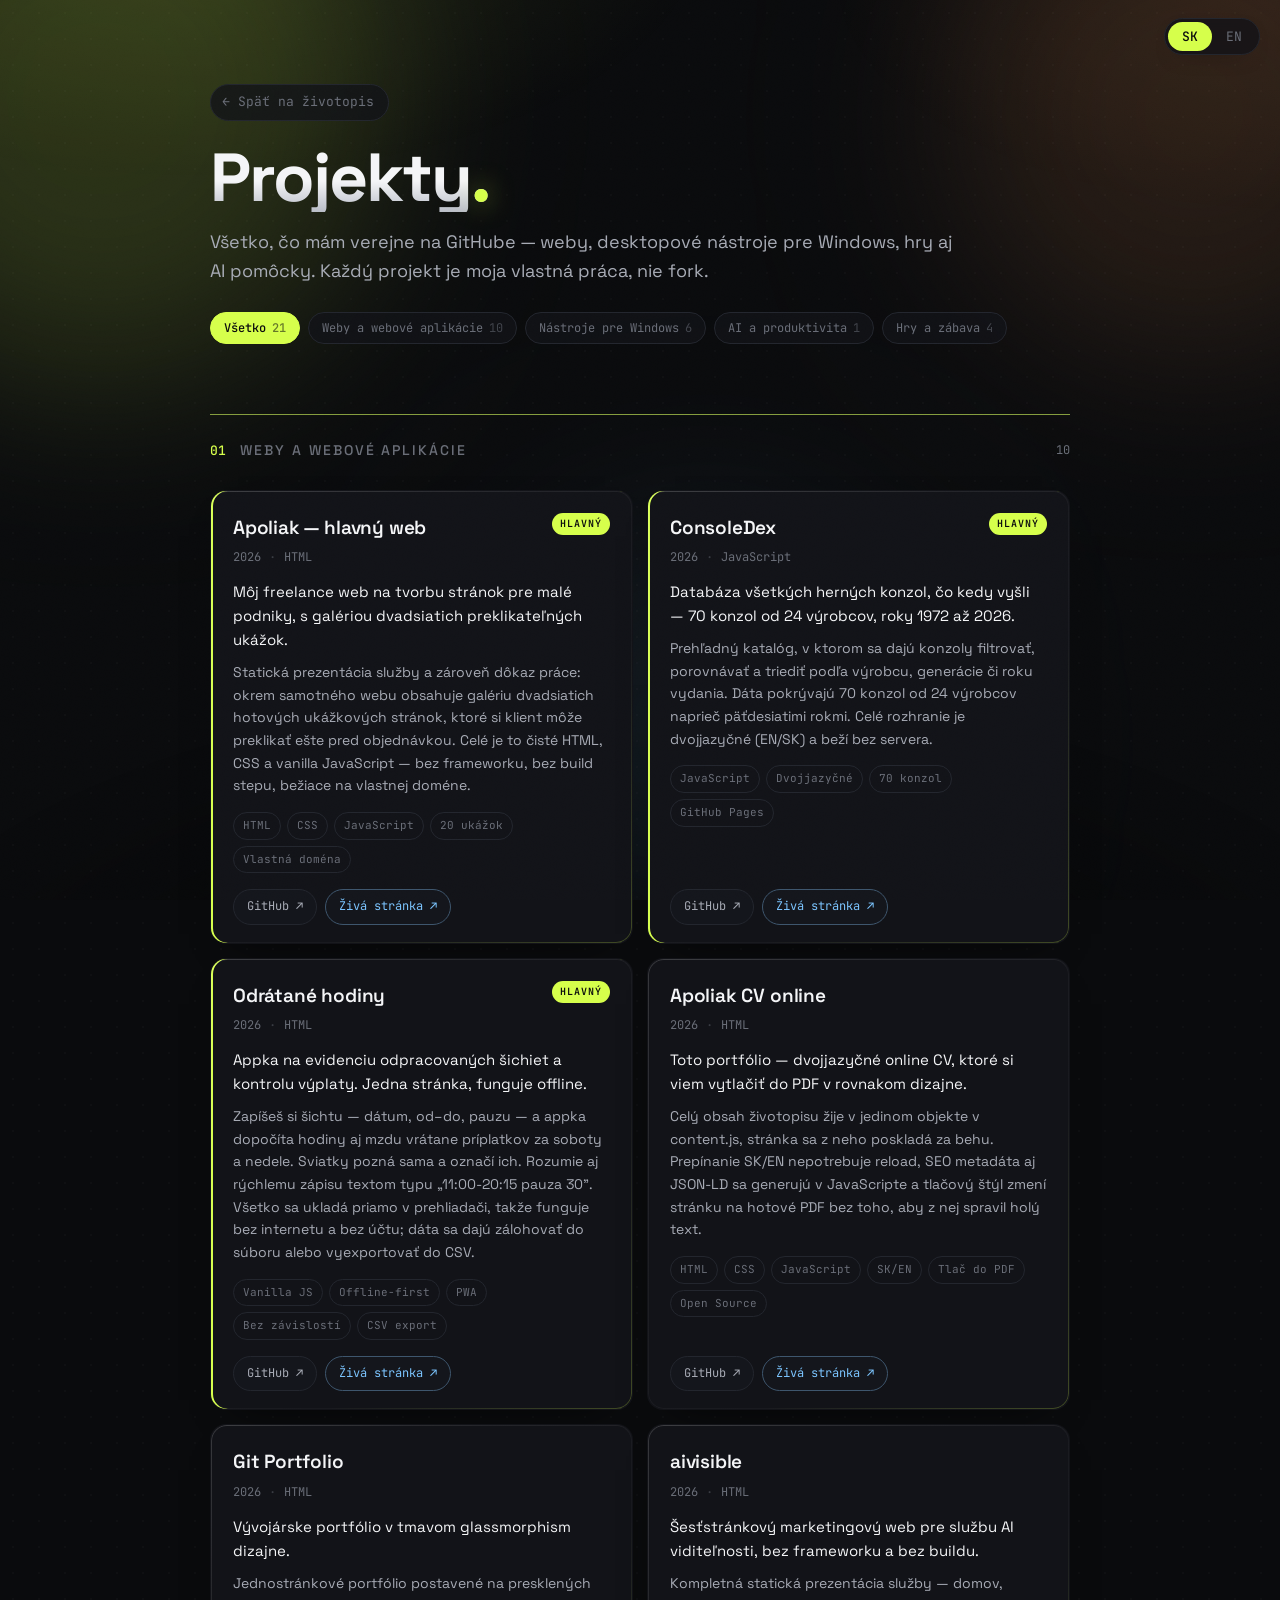
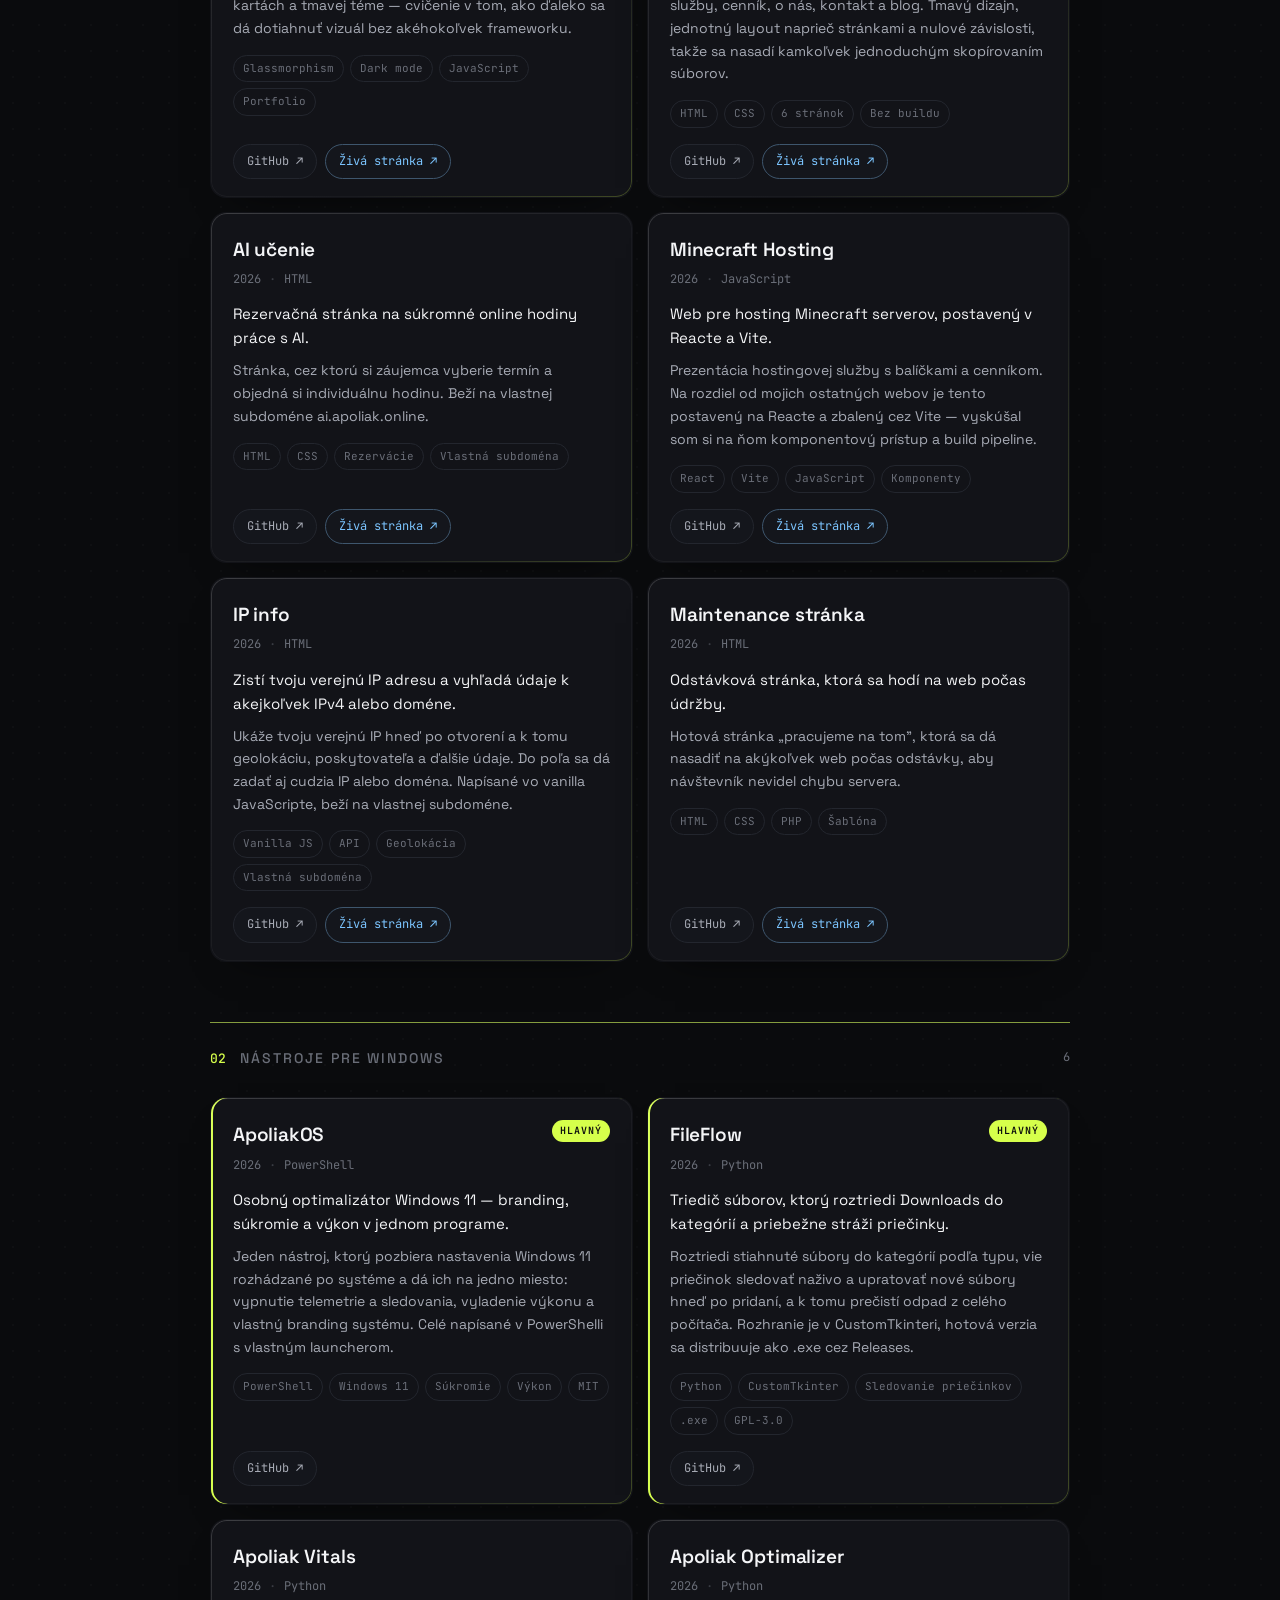
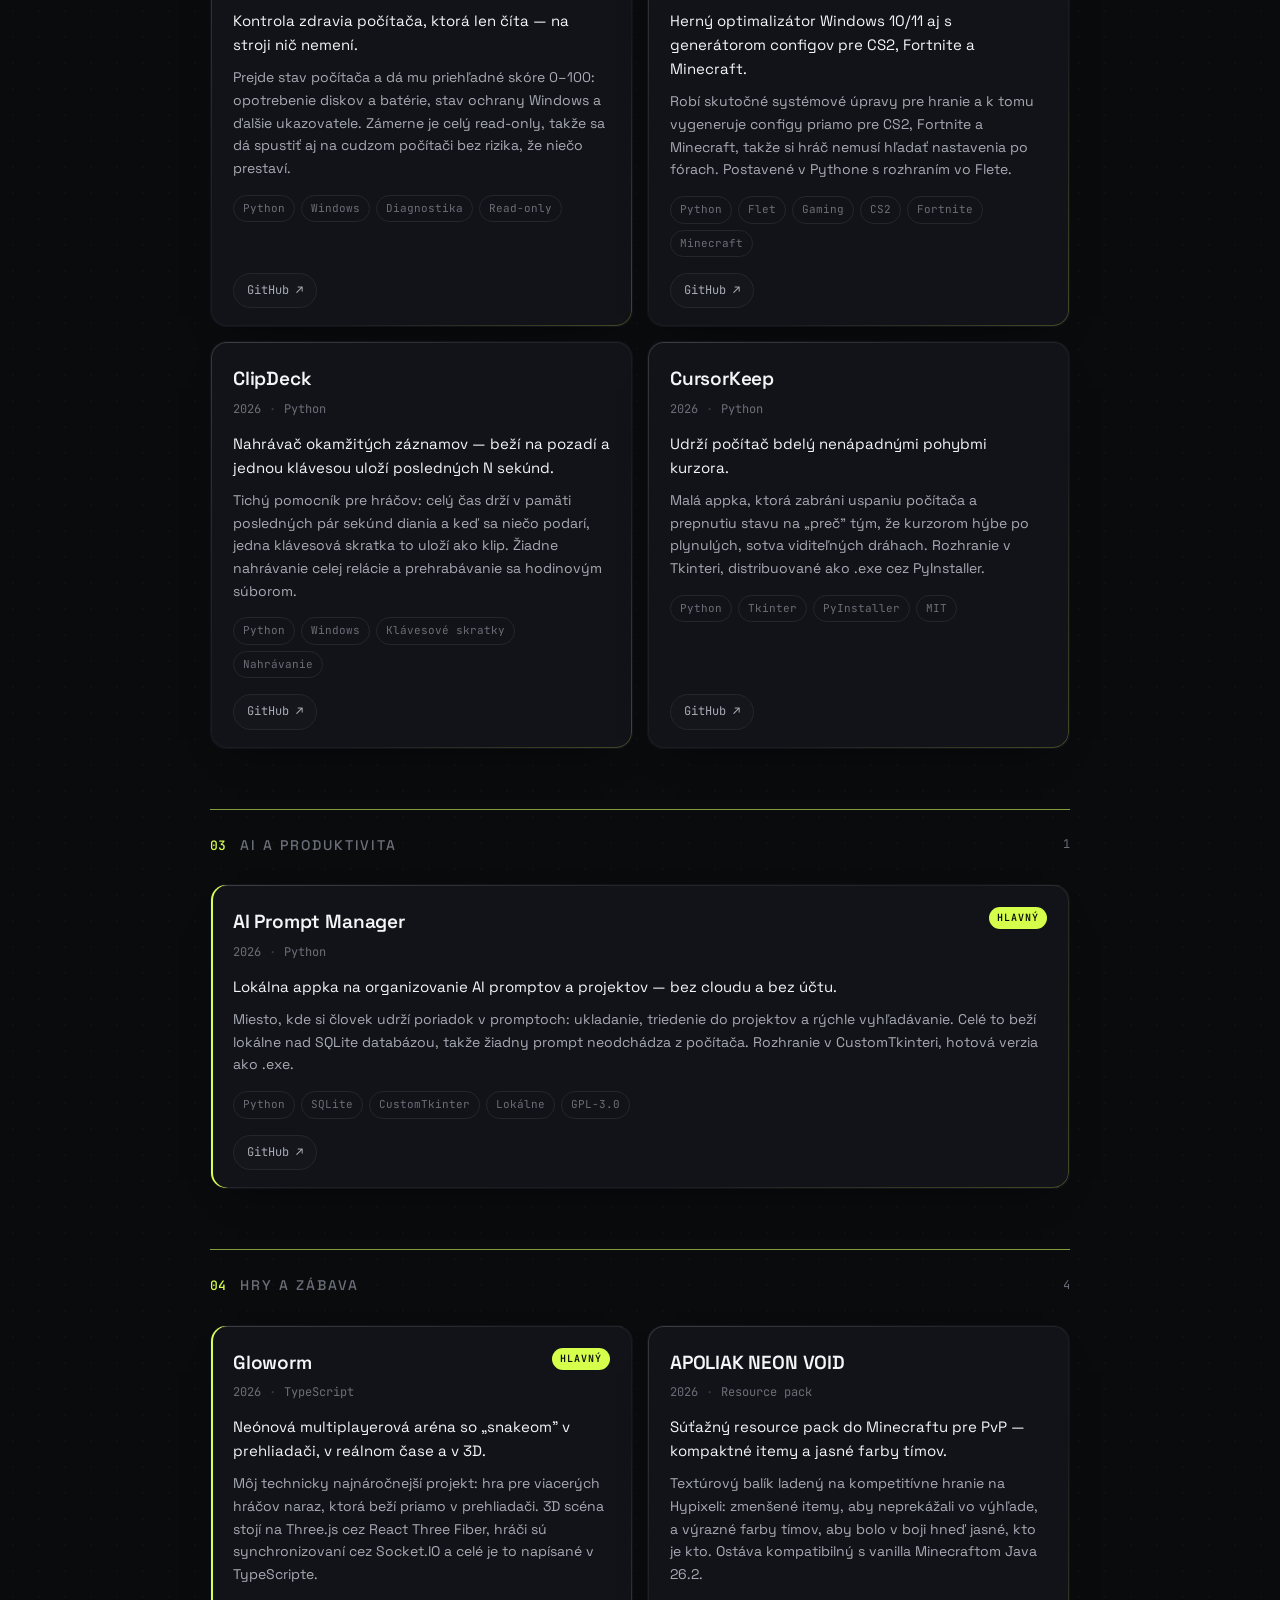
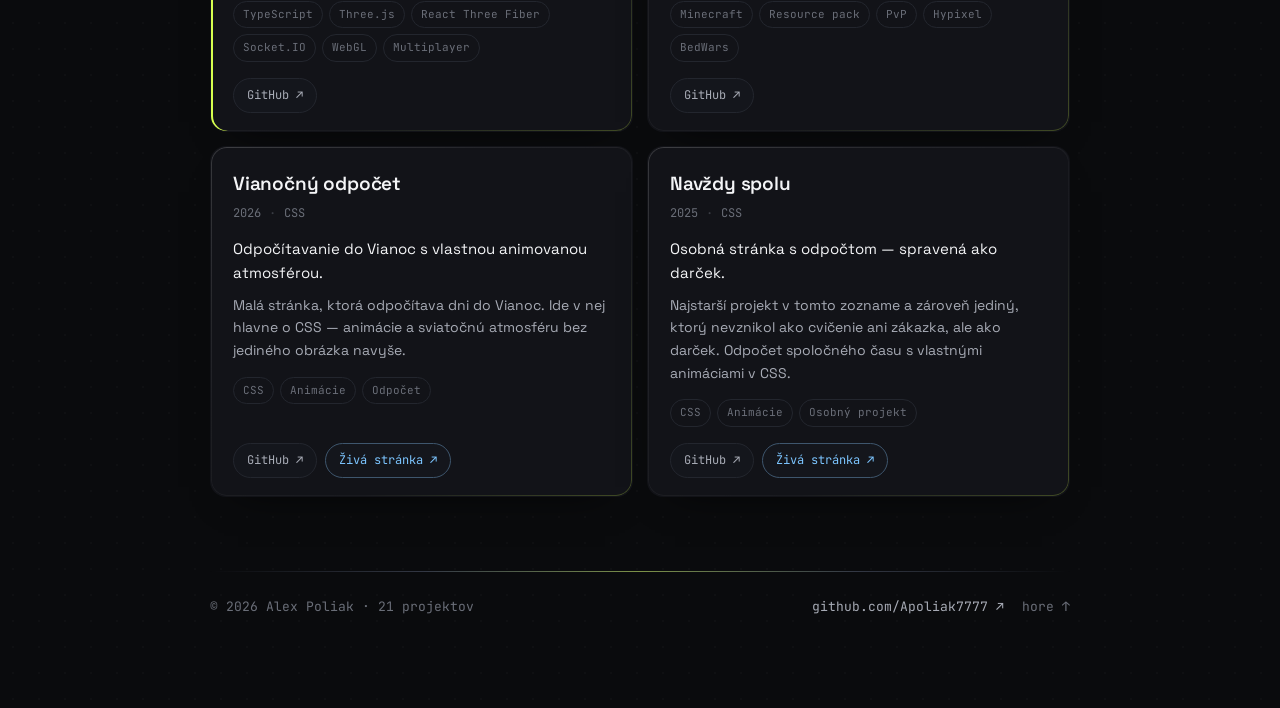
==== commit 72f129c3: "Dizajnová vrstva: aurora pozadie, zrno, prstenec monogramu, gradientové rámy - .aurora: tri rozmazan" ====
--- a/projekty.html
+++ b/projekty.html
@@ -30,6 +30,8 @@
 </head>
 <body>
   <a class="skip" href="#app">Preskočiť na obsah / Skip to content</a>
+  <!-- živé pozadie: tri rozmazané farebné škvrny, ktoré pomaly driftujú (CSS .aurora) -->
+  <div class="aurora" aria-hidden="true"><span></span><span></span><span></span></div>
   <div class="toast" id="toast" role="status" aria-live="polite"></div>
 
   <button type="button" class="fab-top" id="fab-top" aria-label="Späť hore / Back to top" title="Späť hore / Back to top">&#8593;</button>
--- a/style.css
+++ b/style.css
@@ -222,27 +222,27 @@
 .hero .bio { font-size: clamp(16px, 2.6vw, 19px); color: var(--text-mid); max-width: 60ch; margin-top: 20px; }
 
 .links { display: flex; gap: 11px; margin-top: 32px; flex-wrap: wrap; align-items: center; }
-.links a {
-  font-family: 'JetBrains Mono', monospace; font-size: 14px;
+/* jedno pravidlo pre odkazy aj tlačidlá — tlačidlo bez neho vykreslí
+   prehliadač natívne (biele) a v rade odkazov to vyčnieva */
+.links a, .links button {
+  appearance: none; cursor: pointer;
+  font-family: 'JetBrains Mono', monospace; font-size: 14px; line-height: inherit;
   padding: 10px 17px; background: var(--surface); border: 1px solid var(--line);
   border-radius: var(--radius-sm); color: var(--text); text-decoration: none;
   transition: border-color .18s var(--ease), color .18s var(--ease), transform .18s var(--ease), background .18s var(--ease);
 }
-.links a:hover { border-color: var(--accent); color: var(--accent); transform: translateY(-2px); }
-.links a:focus-visible { outline: 2px solid var(--accent); outline-offset: 2px; }
-.links .share-link {
-  appearance: none; font-family: 'JetBrains Mono', monospace; font-size: 14px;
-  padding: 10px 17px; background: var(--surface); border: 1px solid var(--line);
-  border-radius: var(--radius-sm); color: var(--text); cursor: pointer;
-  transition: border-color .18s var(--ease), color .18s var(--ease), transform .18s var(--ease);
-}
-.links .share-link:hover { border-color: var(--accent-3); color: var(--accent-3); transform: translateY(-2px); }
-.links .share-link:focus-visible { outline: 2px solid var(--accent); outline-offset: 2px; }
-.links a.cv {
-  background: var(--accent); color: var(--bg); border-color: var(--accent); font-weight: 500;
-  box-shadow: 0 12px 30px -16px var(--glow);
-}
-.links a.cv:hover { color: var(--bg); filter: brightness(1.06); transform: translateY(-2px); }
+.links a:hover, .links button:hover { border-color: var(--accent); color: var(--accent); transform: translateY(-2px); }
+.links a:focus-visible, .links button:focus-visible { outline: 2px solid var(--accent); outline-offset: 2px; }
+/* stiahnutie CV — hlavná akcia, odlíšená akcentom, nie výplňou */
+.links .cv {
+  color: var(--accent); border-color: color-mix(in srgb, var(--accent) 40%, var(--line));
+  background: color-mix(in srgb, var(--accent) 8%, var(--surface));
+}
+.links .cv:hover {
+  color: var(--accent); border-color: var(--accent);
+  background: color-mix(in srgb, var(--accent) 14%, var(--surface));
+  transform: translateY(-2px);
+}
 
 /* highlights — štatistiky z dát */
 .stats {
@@ -501,11 +501,7 @@
   background: linear-gradient(165deg, color-mix(in srgb, var(--accent) 5%, var(--surface)), var(--surface-2));
   transform: translateY(-3px);
 }
-.proj-card.featured { border-color: color-mix(in srgb, var(--accent) 30%, var(--line)); }
-.proj-card.featured::before {
-  content: ""; position: absolute; left: 0; top: 18px; bottom: 18px; width: 2px;
-  border-radius: 2px; background: var(--accent);
-}
+.proj-card.featured { box-shadow: var(--shadow), inset 2px 0 0 var(--accent); }
 .proj-head { display: flex; align-items: flex-start; justify-content: space-between; gap: 12px; }
 .proj-name { font-size: 19px; font-weight: 600; letter-spacing: -0.01em; }
 .proj-badge {
@@ -558,6 +554,145 @@
 @media (max-width: 560px) {
   .page-head { padding-top: 76px; }
   .proj-grid { grid-template-columns: 1fr; }
+}
+
+
+/* ============================================================================
+   DIZAJNOVÁ VRSTVA — nadstavba nad základným systémom
+   Nič z tohto nemení rozloženie; je to atmosféra, textúra a detaily.
+   ============================================================================ */
+
+/* --- tmavý scrollbar: systémový svetlý na tmavej stránke trčí --- */
+html { scrollbar-width: thin; scrollbar-color: var(--line-2) transparent; }
+::-webkit-scrollbar { width: 11px; height: 11px; }
+::-webkit-scrollbar-track { background: transparent; }
+::-webkit-scrollbar-thumb { background: var(--line-2); border-radius: 999px; border: 3px solid var(--bg); }
+::-webkit-scrollbar-thumb:hover { background: var(--text-dim); }
+
+/* --- aurora: tri rozmazané škvrny v paletových farbách, ktoré pomaly driftujú.
+       mix-blend-mode: screen ich na tmavom podklade sčíta do svetla, nie do mliečna --- */
+.aurora { position: fixed; inset: 0; z-index: 0; pointer-events: none; overflow: hidden; }
+.aurora span {
+  position: absolute; border-radius: 50%; filter: blur(90px);
+  mix-blend-mode: screen; will-change: transform;
+}
+.aurora span:nth-child(1) { width: 560px; height: 560px; left: -14%; top: -20%; background: var(--accent);   opacity: .16; animation: drift-a 26s ease-in-out infinite alternate; }
+.aurora span:nth-child(2) { width: 480px; height: 480px; right: -12%; top: -14%; background: var(--accent-2); opacity: .12; animation: drift-b 32s ease-in-out infinite alternate; }
+.aurora span:nth-child(3) { width: 440px; height: 440px; left: 38%; top: 58%; background: var(--accent-3);   opacity: .08; animation: drift-c 38s ease-in-out infinite alternate; }
+@keyframes drift-a { to { transform: translate(90px, 70px) scale(1.12); } }
+@keyframes drift-b { to { transform: translate(-80px, 90px) scale(.94); } }
+@keyframes drift-c { to { transform: translate(70px, -80px) scale(1.08); } }
+
+/* --- zrno: jemná textúra cez celú stránku, aby plochy neboli sterilne hladké --- */
+body::after {
+  content: ""; position: fixed; inset: 0; z-index: 1; pointer-events: none;
+  opacity: .03; mix-blend-mode: overlay;
+  background-image: url("data:image/svg+xml,%3Csvg xmlns='http://www.w3.org/2000/svg' width='180' height='180'%3E%3Cfilter id='n'%3E%3CfeTurbulence type='fractalNoise' baseFrequency='.85' numOctaves='3' stitchTiles='stitch'/%3E%3C/filter%3E%3Crect width='100%25' height='100%25' filter='url(%23n)'/%3E%3C/svg%3E");
+  background-size: 180px 180px;
+}
+
+/* --- monogram: rotujúci prstenec v troch farbách palety + dýchajúca žiara --- */
+.monogram { position: relative; isolation: isolate; box-shadow: 0 14px 34px -14px var(--glow); animation: breathe 5s ease-in-out infinite; }
+.monogram::before {
+  content: ""; position: absolute; inset: -4px; border-radius: 50%; z-index: -1;
+  background: conic-gradient(from 0deg, var(--accent), var(--accent-2), var(--accent-3), var(--accent));
+  animation: spin 9s linear infinite;
+}
+.monogram::after { content: ""; position: absolute; inset: -2px; border-radius: 50%; z-index: -1; background: var(--bg); }
+@keyframes spin { to { transform: rotate(360deg); } }
+@keyframes breathe {
+  0%, 100% { box-shadow: 0 14px 34px -14px var(--glow); }
+  50%      { box-shadow: 0 16px 44px -12px var(--glow); }
+}
+
+/* --- bodka za menom svieti --- */
+.hero h1 .accent { text-shadow: 0 0 26px var(--glow); }
+
+/* --- štatistiky: každá vo svojej farbe palety, číslo s jemným tónom --- */
+.stat { position: relative; transition: transform .22s var(--ease), box-shadow .22s var(--ease); }
+.stat:nth-child(1) { --sc: var(--accent); }
+.stat:nth-child(2) { --sc: var(--accent-3); }
+.stat:nth-child(3) { --sc: var(--accent-2); }
+.stat:hover { transform: translateY(-3px); box-shadow: 0 1px 0 rgba(255,255,255,.04) inset, 0 26px 50px -30px rgba(0,0,0,.9), 0 0 0 1px color-mix(in srgb, var(--sc) 25%, transparent); }
+@supports ((-webkit-background-clip: text) or (background-clip: text)) {
+  .stat-num {
+    background: linear-gradient(180deg, var(--text) 40%, color-mix(in srgb, var(--sc, var(--accent)) 55%, var(--text)));
+    -webkit-background-clip: text; background-clip: text;
+    -webkit-text-fill-color: transparent; color: transparent;
+  }
+  .stat-num .plus { -webkit-text-fill-color: var(--sc, var(--accent)); color: var(--sc, var(--accent)); }
+}
+
+/* --- gradientové rámy: hrana svetlejšia vľavo hore, do akcentu vpravo dole.
+       Rám je pseudo-element s 1px paddingom a maskou, ktorá nechá len okraj.
+       Pri hoveri sa cez neho prelína druhý, akcentový rám. --- */
+.interest { --sc: var(--accent-3); position: relative; background: linear-gradient(180deg, var(--surface), var(--surface-2)); }
+@supports ((-webkit-mask-composite: xor) or (mask-composite: exclude)) {
+  .stat, .interest, .proj-card { border-color: transparent; }
+  .stat::before, .stat::after,
+  .interest::before, .interest::after,
+  .proj-card::before, .proj-card::after {
+    content: ""; position: absolute; inset: 0; border-radius: inherit; padding: 1px;
+    pointer-events: none;
+    -webkit-mask: linear-gradient(#000 0 0) content-box, linear-gradient(#000 0 0);
+            mask: linear-gradient(#000 0 0) content-box, linear-gradient(#000 0 0);
+    -webkit-mask-composite: xor;
+            mask-composite: exclude;
+  }
+  .stat::before, .interest::before, .proj-card::before {
+    background: linear-gradient(135deg,
+      rgba(255,255,255,.16), rgba(255,255,255,.05) 35%, rgba(255,255,255,.03) 65%,
+      color-mix(in srgb, var(--sc, var(--accent)) 24%, transparent));
+  }
+  .stat::after, .interest::after, .proj-card::after {
+    opacity: 0; transition: opacity .28s var(--ease);
+    background: linear-gradient(135deg,
+      color-mix(in srgb, var(--sc, var(--accent)) 60%, transparent), rgba(255,255,255,.09) 45%,
+      color-mix(in srgb, var(--sc, var(--accent)) 45%, transparent));
+  }
+  .stat:hover::after, .interest:hover::after, .proj-card:hover::after { opacity: 1; }
+}
+
+/* --- časová os: hore rozsvietená akcentom, dole dohasína --- */
+.timeline::before {
+  background: linear-gradient(var(--accent) 0, color-mix(in srgb, var(--accent) 35%, var(--line-2)) 10%, var(--line-2) 28%, var(--line-2) 70%, transparent);
+}
+
+/* --- schopnosti: názov sa pri hoveri rozsvieti --- */
+.skill-name { transition: color .18s var(--ease); }
+.skill:hover .skill-name { color: var(--accent); }
+
+/* --- jump-nav: aktívna položka má žiaru --- */
+.jump-nav a.is-active { box-shadow: 0 0 0 3px color-mix(in srgb, var(--accent) 16%, transparent), 0 8px 22px -12px var(--glow); }
+
+/* --- certifikáty: každý chip nesie farbu svojho vydavateľa na ľavej hrane --- */
+.cert-chip { box-shadow: inset 2px 0 0 color-mix(in srgb, var(--cg, var(--accent)) 50%, transparent); transition: border-color .2s var(--ease), transform .2s var(--ease), box-shadow .2s var(--ease); }
+.cert-chip:hover { box-shadow: inset 2px 0 0 var(--cg, var(--accent)); }
+
+/* --- karta projektu na hlavnej: hover má aj farebnú žiaru --- */
+.project:hover { box-shadow: 0 1px 0 rgba(255,255,255,.04) inset, 0 26px 50px -30px rgba(0,0,0,.9), 0 0 0 1px color-mix(in srgb, var(--accent) 22%, transparent), 0 18px 40px -24px var(--glow); }
+
+/* --- pätička: namiesto plnej linky gradientová vlásočnica s akcentom v strede --- */
+footer { border-top: none; position: relative; }
+footer::before {
+  content: ""; position: absolute; left: 0; right: 0; top: 0; height: 1px;
+  background: linear-gradient(90deg, transparent, var(--line-2) 25%, color-mix(in srgb, var(--accent) 45%, var(--line-2)) 50%, var(--line-2) 75%, transparent);
+}
+
+/* --- nadpis podstránky v rovnakom gradiente ako meno v hero --- */
+@supports ((-webkit-background-clip: text) or (background-clip: text)) {
+  .page-head h1 {
+    background: linear-gradient(180deg, #f4f5f7 55%, #b9bdc7);
+    -webkit-background-clip: text; background-clip: text;
+    -webkit-text-fill-color: transparent; color: transparent;
+  }
+  .page-head h1 .accent { -webkit-text-fill-color: var(--accent); color: var(--accent); text-shadow: 0 0 26px var(--glow); }
+}
+
+/* --- mobil: menej rozmazania, tretia škvrna preč --- */
+@media (max-width: 560px) {
+  .aurora span { filter: blur(60px); }
+  .aurora span:nth-child(3) { display: none; }
 }
 
 /* tlač / uloženie do PDF cez prehliadač */
@@ -583,8 +718,16 @@
     color: var(--text); padding: 0; font-size: 10.5pt;
     -webkit-print-color-adjust: exact; print-color-adjust: exact;
   }
-  body::before, .lang, .to-top, .fab-top, .jump-nav, .toast,
-  .cert-more, .share-link, .print-cv, .skip { display: none !important; }
+  body::before, body::after, .aurora, .lang, .to-top, .fab-top, .jump-nav, .toast,
+  .cert-more, .print-cv, .skip { display: none !important; }
+  .monogram::before, .monogram::after,
+  .stat::before, .stat::after, .interest::before, .interest::after,
+  .proj-card::before, .proj-card::after, footer::before { display: none !important; }
+  .monogram { animation: none !important; }
+  .stat, .interest, .proj-card { border-color: var(--line) !important; }
+  footer { border-top: 1px solid var(--line) !important; }
+  .stat-num, .page-head h1 { -webkit-text-fill-color: var(--text) !important; color: var(--text) !important; }
+  .hero h1 .accent, .page-head h1 .accent { text-shadow: none !important; }
   .cert-chip.is-hidden { display: flex !important; }
   .wrap { max-width: 100%; }
   .reveal, .rise, .r-item, .sec-num { opacity: 1 !important; transform: none !important; animation: none !important; }
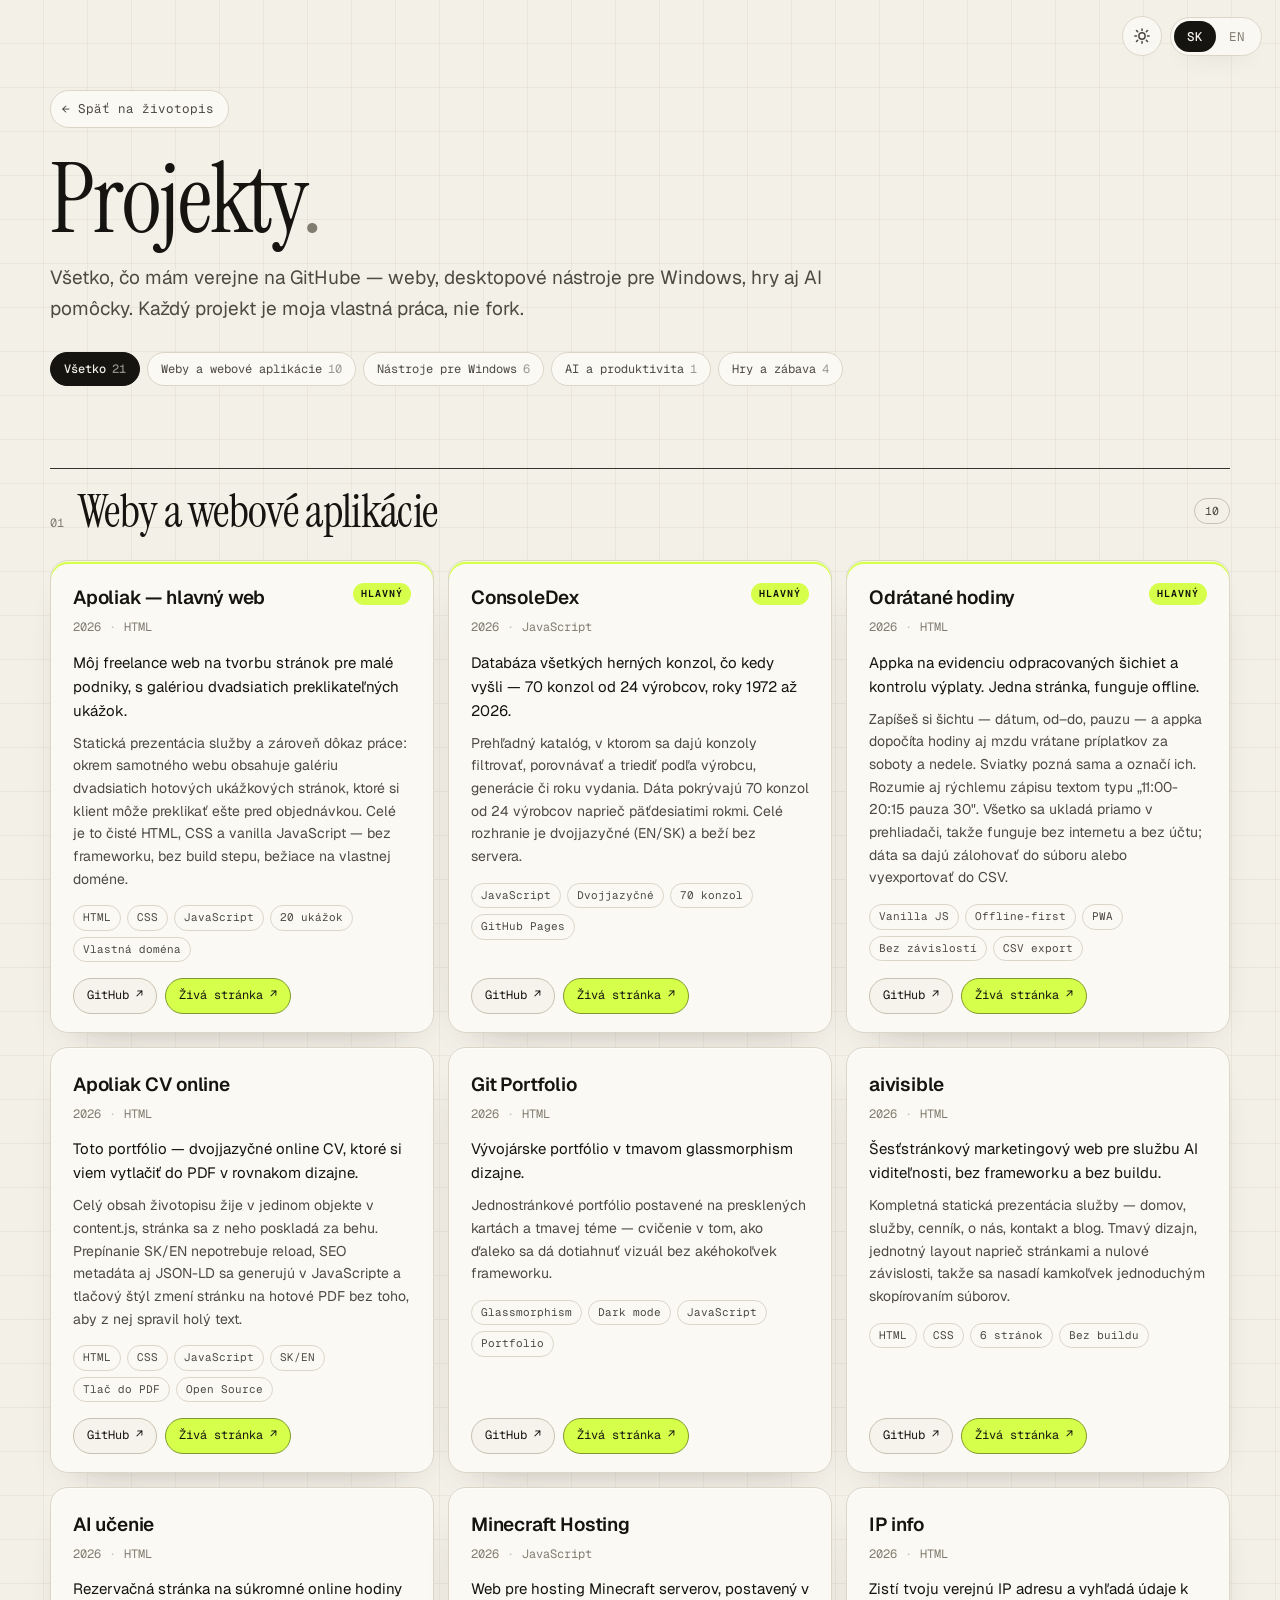
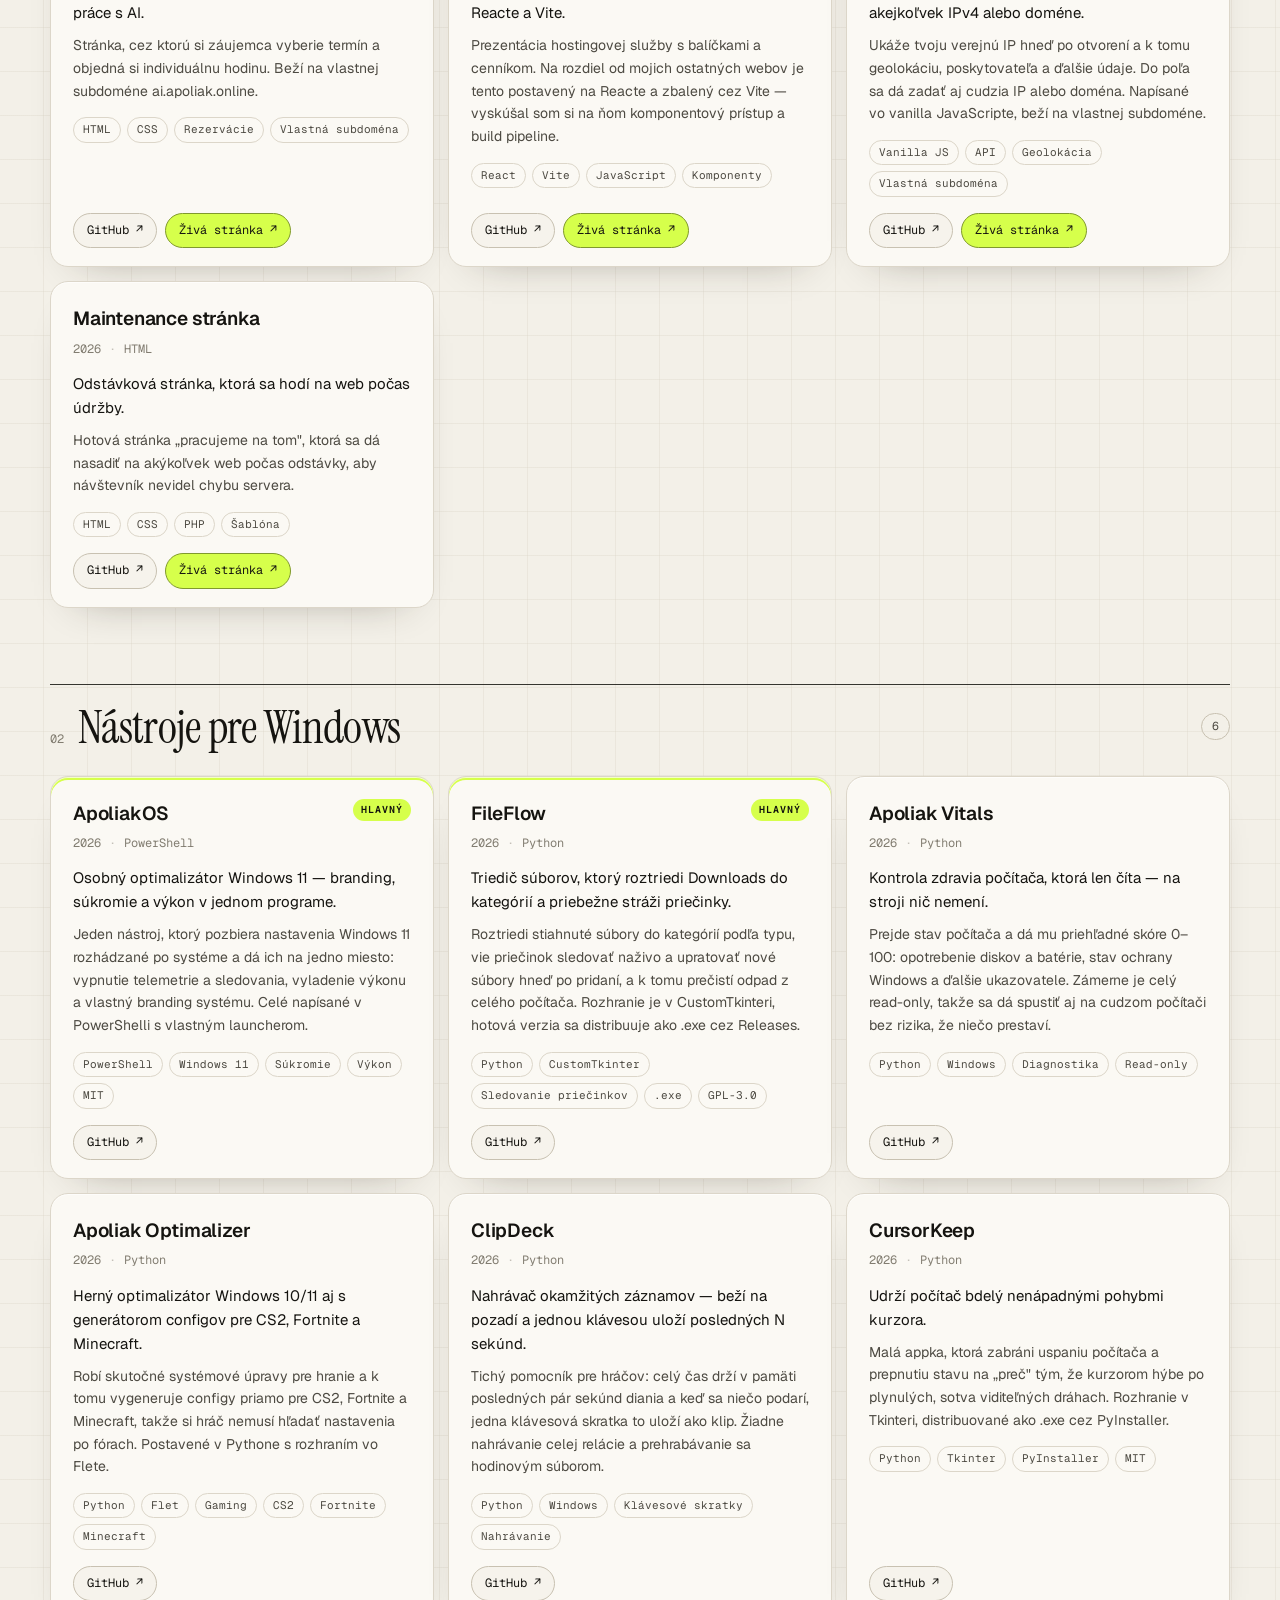
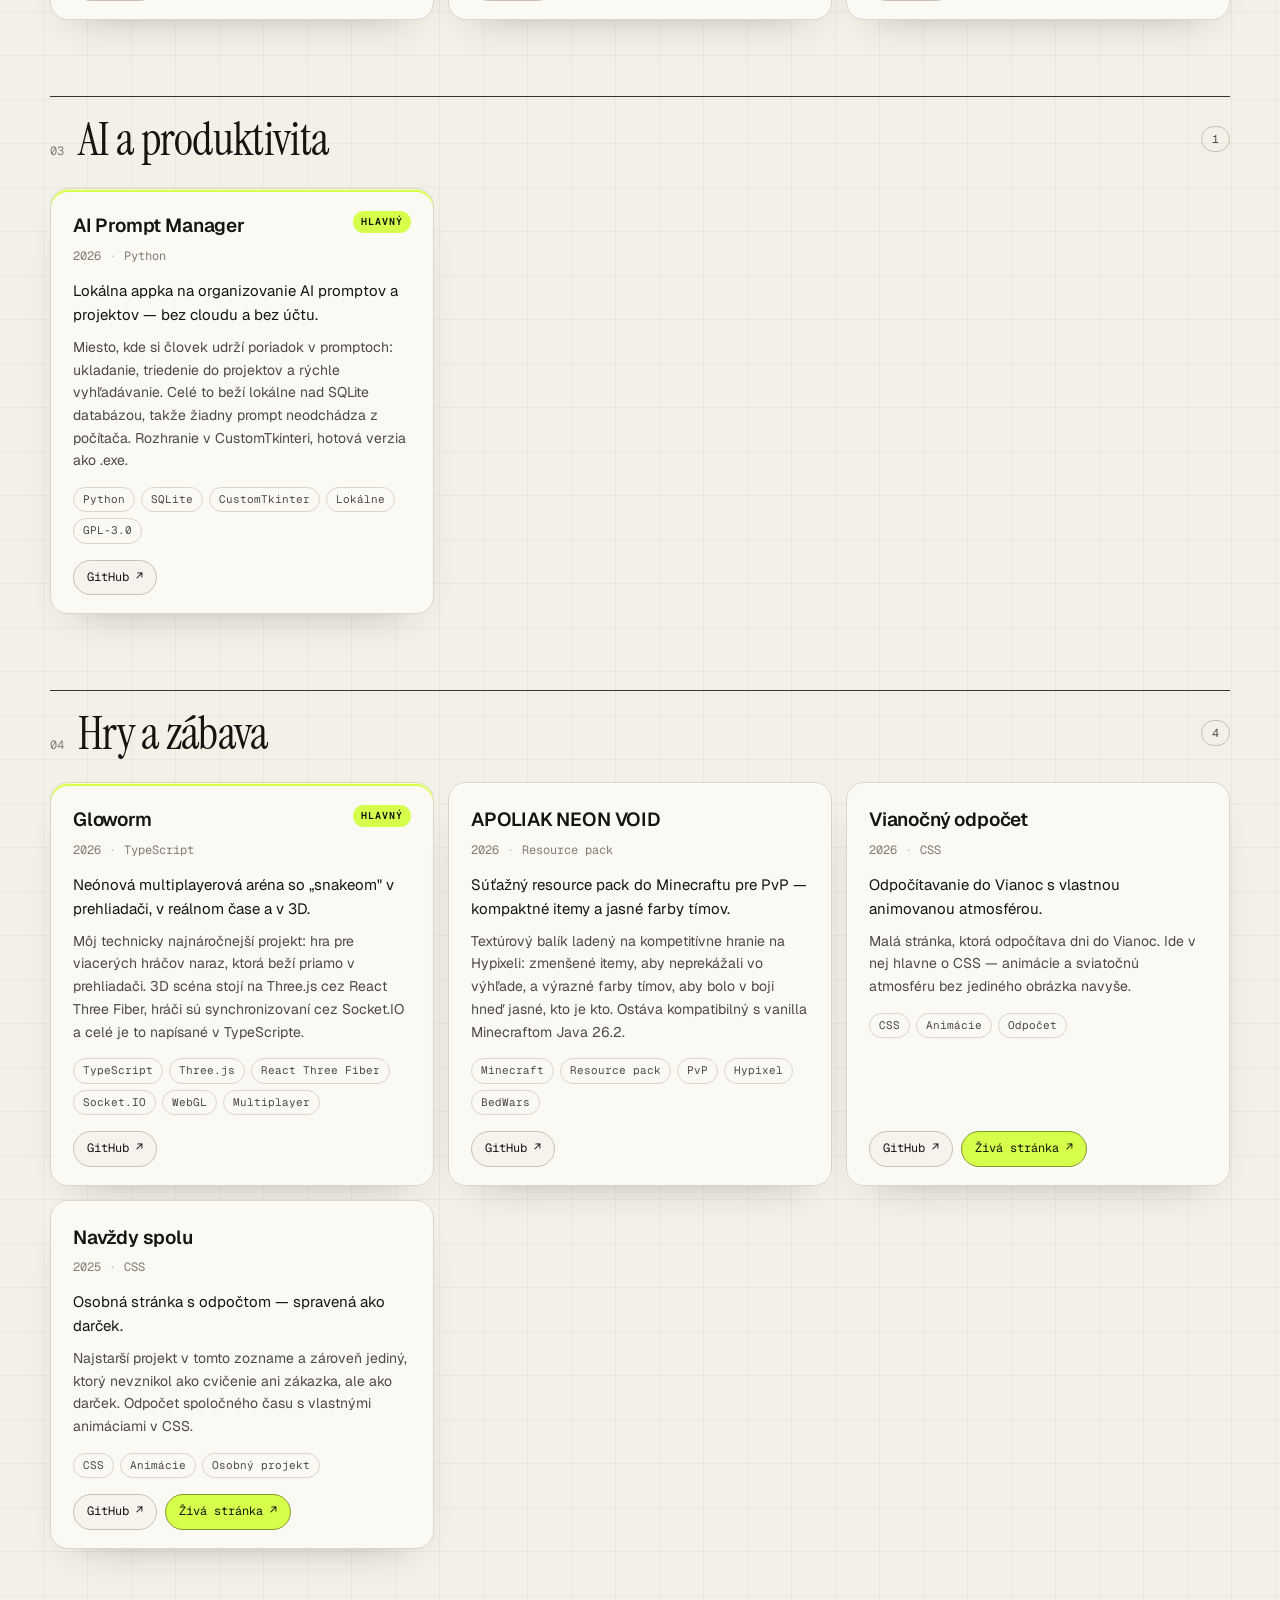
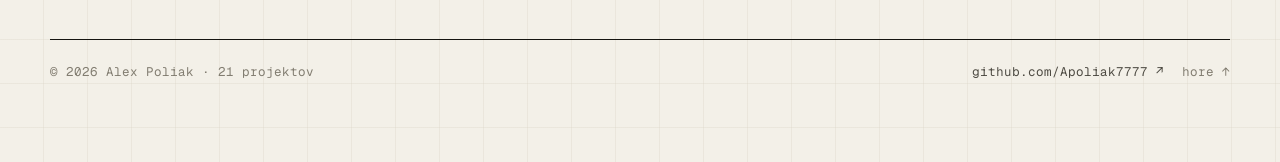
==== commit b5f1796a: "Nový dizajn: papier a zvýrazňovač, panel vľavo, svetlý a tmavý režim" ====
--- a/projekty.html
+++ b/projekty.html
@@ -23,22 +23,37 @@
 
   <link rel="preconnect" href="https://fonts.googleapis.com">
   <link rel="preconnect" href="https://fonts.gstatic.com" crossorigin>
-  <link href="https://fonts.googleapis.com/css2?family=Space+Grotesk:wght@400;500;600;700&family=JetBrains+Mono:wght@400;500&display=swap" rel="stylesheet" media="print" onload="this.media='all'">
-  <noscript><link href="https://fonts.googleapis.com/css2?family=Space+Grotesk:wght@400;500;600;700&family=JetBrains+Mono:wght@400;500&display=swap" rel="stylesheet"></noscript>
-
+  <link href="https://fonts.googleapis.com/css2?family=Geist:wght@400;500;600;700&family=Geist+Mono:wght@400;500;600&family=Instrument+Serif:ital@0;1&display=swap" rel="stylesheet" media="print" onload="this.media='all'">
+  <noscript><link href="https://fonts.googleapis.com/css2?family=Geist:wght@400;500;600;700&family=Geist+Mono:wght@400;500;600&family=Instrument+Serif:ital@0;1&display=swap" rel="stylesheet"></noscript>
+
+  <!-- svetlý / tmavý režim ešte pred prvým vykreslením (rovnaká voľba ako na životopise) -->
+  <script>
+    (function () {
+      var th = 'light';
+      try {
+        th = localStorage.getItem('cv_theme');
+        if (th !== 'light' && th !== 'dark') th = window.matchMedia && matchMedia('(prefers-color-scheme: dark)').matches ? 'dark' : 'light';
+      } catch (e) { th = 'light'; }
+      document.documentElement.setAttribute('data-theme', th);
+    })();
+  </script>
   <link rel="stylesheet" href="style.css">
 </head>
 <body>
   <a class="skip" href="#app">Preskočiť na obsah / Skip to content</a>
-  <!-- živé pozadie: tri rozmazané farebné škvrny, ktoré pomaly driftujú (CSS .aurora) -->
-  <div class="aurora" aria-hidden="true"><span></span><span></span><span></span></div>
   <div class="toast" id="toast" role="status" aria-live="polite"></div>
 
   <button type="button" class="fab-top" id="fab-top" aria-label="Späť hore / Back to top" title="Späť hore / Back to top">&#8593;</button>
 
-  <div class="lang" role="group" aria-label="Jazyk / Language">
-    <button id="btn-sk" class="active" onclick="setLang('sk')">SK</button>
-    <button id="btn-en" onclick="setLang('en')">EN</button>
+  <div class="topbar">
+    <button type="button" class="theme-btn" id="btn-theme" onclick="toggleTheme()" aria-label="Svetlý / tmavý režim" title="Svetlý / tmavý režim">
+      <svg class="i-sun" viewBox="0 0 24 24" fill="none" stroke="currentColor" stroke-width="2" stroke-linecap="round" aria-hidden="true"><circle cx="12" cy="12" r="4.2"/><path d="M12 2.5v2.2M12 19.3v2.2M4.6 4.6l1.6 1.6M17.8 17.8l1.6 1.6M2.5 12h2.2M19.3 12h2.2M4.6 19.4l1.6-1.6M17.8 6.2l1.6-1.6"/></svg>
+      <svg class="i-moon" viewBox="0 0 24 24" fill="none" stroke="currentColor" stroke-width="2" stroke-linecap="round" stroke-linejoin="round" aria-hidden="true"><path d="M20.5 14.2A8.5 8.5 0 0 1 9.8 3.5a8.5 8.5 0 1 0 10.7 10.7z"/></svg>
+    </button>
+    <div class="lang" role="group" aria-label="Jazyk / Language">
+      <button id="btn-sk" class="active" onclick="setLang('sk')">SK</button>
+      <button id="btn-en" onclick="setLang('en')">EN</button>
+    </div>
   </div>
 
   <main class="wrap" id="app">
@@ -265,6 +280,16 @@
     }
     window.addEventListener('scroll', onScroll, { passive: true });
 
+    // svetlý / tmavý režim — tá istá uložená voľba ako na životopise
+    function toggleTheme() {
+      var root = document.documentElement;
+      var next = root.getAttribute('data-theme') === 'dark' ? 'light' : 'dark';
+      root.setAttribute('data-theme', next);
+      try { localStorage.setItem('cv_theme', next); } catch (e) {}
+      var tc = document.querySelector('meta[name="theme-color"]');
+      if (tc) tc.setAttribute('content', next === 'dark' ? '#0e0e0c' : '#f3f0e8');
+    }
+
     function setLang(l) {
       lang = (l === 'en') ? 'en' : 'sk';
       try { localStorage.setItem('cv_lang', lang); sessionStorage.setItem('cv_lang', lang); } catch (e) {}
--- a/style.css
+++ b/style.css
@@ -1,775 +1,708 @@
 /* ============================================================================
-   style.css — dizajnový systém portfólia Alexa Poliaka
+   style.css — dizajnový systém portfólia Alexa Poliaka („papier & zvýrazňovač")
    Zdieľa ho index.html (životopis) aj projekty.html (všetky GitHub projekty).
-   Farby --accent / --accent-2 / --accent-3 sem zapisuje render() z content.js.
+   Farby --accent / --accent-2 / --accent-3 sem zapisuje render() z content.js;
+   na svetlom podklade sa z nich cez color-mix odvodzujú tmavšie „atramentové" tóny.
+   Téma: <html data-theme="light|dark"> nastavuje skript v <head> a prepínač hore.
    ============================================================================ */
 
 :root {
-  --bg:        #0a0b0d;
-  --bg-grid:   rgba(255,255,255,0.02);
-  --surface:   #121318;
-  --surface-2: #16181e;
-  --surface-3: #1d2029;
-  --line:      #23262e;
-  --line-2:    #333844;
-  --text:      #f4f5f7;
-  --text-mid:  #a7abb5;
-  --text-dim:  #6a6e78;
-  --accent:    #d6ff4b;
-  --accent-2:  #ff9d54;
-  --accent-3:  #7cc5ff;
-  --glow:      color-mix(in srgb, var(--accent) 55%, transparent);
-  --radius:    16px;
-  --radius-sm: 10px;
+  --accent:   #d6ff4b;
+  --accent-2: #ff9d54;
+  --accent-3: #7cc5ff;
+  --ease:     cubic-bezier(.22,.61,.36,1);
+  --radius:    18px;
+  --radius-sm: 12px;
   --radius-xs: 8px;
-  --maxw:      860px;
-  --ease:      cubic-bezier(.22,.61,.36,1);
+  --maxw:      1180px;
+  --side-w:    330px;
+  --font-sans:  'Geist', 'Inter', system-ui, -apple-system, 'Segoe UI', sans-serif;
+  --font-serif: 'Instrument Serif', 'Iowan Old Style', Georgia, serif;
+  --font-mono:  'Geist Mono', 'JetBrains Mono', ui-monospace, monospace;
+}
+
+/* ---- svetlá téma: teplý papier, čierny atrament ---- */
+:root, :root[data-theme="light"] {
+  --bg:        #f3f0e8;
+  --bg-2:      #ece8dd;
+  --surface:   #fbf9f4;
+  --surface-2: #f6f3ec;
+  --line:      #dcd6c9;
+  --line-2:    #c8c1b1;
+  --text:      #151410;
+  --text-mid:  #4d4a42;
+  --text-dim:  #827d71;
+  --mark:      var(--accent);                                   /* zvýrazňovač za textom */
+  --on-mark:   #151410;
+  --tint:      46%;                                             /* koľko farby ostane v „atramente" */
+  --tint-to:   #0e0d0a;
+  --ink-1:     color-mix(in srgb, var(--accent)   32%, #10120a);
+  --ink-2:     color-mix(in srgb, var(--accent-2) 58%, #1a0c02);
+  --ink-3:     color-mix(in srgb, var(--accent-3) 44%, #041222);
+  --shadow:    0 1px 0 rgba(255,255,255,.7) inset, 0 18px 40px -30px rgba(40,34,20,.45);
+  --shadow-hi: 0 1px 0 rgba(255,255,255,.7) inset, 0 28px 60px -34px rgba(40,34,20,.55);
+  color-scheme: light;
+}
+/* ---- tmavá téma: grafit, limetka svieti priamo ---- */
+:root[data-theme="dark"] {
+  --bg:        #0e0e0c;
+  --bg-2:      #141412;
+  --surface:   #171714;
+  --surface-2: #1c1c19;
+  --line:      #2a2925;
+  --line-2:    #3a3933;
+  --text:      #f2f0e9;
+  --text-mid:  #b3afa4;
+  --text-dim:  #7d7a70;
+  --mark:      var(--accent);
+  --on-mark:   #0e0e0c;
+  --tint:      100%;
+  --tint-to:   #ffffff;
+  --ink-1:     var(--accent);
+  --ink-2:     var(--accent-2);
+  --ink-3:     var(--accent-3);
   --shadow:    0 1px 0 rgba(255,255,255,.03) inset, 0 18px 40px -28px rgba(0,0,0,.9);
+  --shadow-hi: 0 1px 0 rgba(255,255,255,.04) inset, 0 28px 60px -30px rgba(0,0,0,.95);
+  color-scheme: dark;
 }
 
 * { box-sizing: border-box; margin: 0; padding: 0; }
 html { scroll-behavior: smooth; }
-::selection { background: color-mix(in srgb, var(--accent) 30%, transparent); color: var(--text); }
+::selection { background: var(--mark); color: var(--on-mark); }
 
 body {
-  font-family: 'Space Grotesk', -apple-system, BlinkMacSystemFont, 'Segoe UI', sans-serif;
+  font-family: var(--font-sans);
   color: var(--text);
   line-height: 1.6;
+  font-size: 16px;
   -webkit-font-smoothing: antialiased;
   text-rendering: optimizeLegibility;
-  position: relative;
   min-height: 100vh;
   background-color: var(--bg);
-  background-image: radial-gradient(var(--bg-grid) 1.3px, transparent 1.3px);
-  background-size: 26px 26px;
-  padding: 0 22px 90px;
+  /* jemná papierová mriežka */
+  background-image:
+    linear-gradient(to right, color-mix(in srgb, var(--line) 38%, transparent) 1px, transparent 1px),
+    linear-gradient(to bottom, color-mix(in srgb, var(--line) 38%, transparent) 1px, transparent 1px);
+  background-size: 44px 44px;
+  background-position: -1px -1px;
+  padding: 0 28px 80px;
   overflow-x: hidden;
-}
-/* atmosféra — jemné akcentové prisvietenie zhora + vinieta zdola */
-body::before {
-  content: ""; position: fixed; inset: 0; pointer-events: none; z-index: 0;
-  background:
-    radial-gradient(58% 40% at 15% -8%, color-mix(in srgb, var(--accent) 10%, transparent), transparent 70%),
-    radial-gradient(52% 36% at 102% -2%, color-mix(in srgb, var(--accent-2) 8%, transparent), transparent 72%),
-    radial-gradient(90% 60% at 50% 118%, color-mix(in srgb, #000 60%, transparent), transparent 70%);
-}
-.wrap { max-width: var(--maxw); margin: 0 auto; position: relative; z-index: 1; }
-code, .mono { font-family: 'JetBrains Mono', ui-monospace, monospace; }
+  transition: background-color .3s var(--ease), color .3s var(--ease);
+}
+.wrap { max-width: var(--maxw); margin: 0 auto; position: relative; }
+code, .mono { font-family: var(--font-mono); }
+a { color: inherit; }
 
 .skip {
-  position: absolute; left: -9999px; top: auto; z-index: 50;
-  padding: 10px 16px; background: var(--accent); color: var(--bg);
+  position: absolute; left: -9999px; top: auto; z-index: 60;
+  padding: 10px 16px; background: var(--mark); color: var(--on-mark);
   border-radius: var(--radius-xs); font-weight: 600; text-decoration: none;
 }
 .skip:focus { left: 16px; top: 16px; outline: 2px solid var(--text); outline-offset: 2px; }
+
+/* staré dekorácie z predošlého dizajnu — markup ich môže ešte mať */
+.aurora { display: none !important; }
 
 .toast {
   position: fixed; left: 50%; bottom: 24px; transform: translateX(-50%) translateY(16px);
-  background: var(--surface-2); border: 1px solid var(--line-2); color: var(--text);
-  padding: 11px 18px; border-radius: 999px; font-family: 'JetBrains Mono', monospace; font-size: 13px;
-  opacity: 0; pointer-events: none; z-index: 50; transition: opacity .22s var(--ease), transform .22s var(--ease);
-  box-shadow: 0 16px 40px -24px rgba(0,0,0,.9);
+  background: var(--text); color: var(--bg);
+  padding: 11px 18px; border-radius: 999px; font-family: var(--font-mono); font-size: 13px;
+  opacity: 0; pointer-events: none; z-index: 70; transition: opacity .22s var(--ease), transform .22s var(--ease);
+  box-shadow: 0 16px 40px -20px rgba(0,0,0,.6);
 }
 .toast.show { opacity: 1; transform: translateX(-50%) translateY(0); }
 
-.jump-nav {
-  display: flex; gap: 8px; flex-wrap: wrap; margin-top: 28px;
-}
-.jump-nav a {
-  font-family: 'JetBrains Mono', monospace; font-size: 12px; color: var(--text-dim);
-  text-decoration: none; padding: 7px 12px; border-radius: 999px;
-  border: 1px solid var(--line); background: color-mix(in srgb, var(--surface) 80%, transparent);
-  transition: color .18s var(--ease), border-color .18s var(--ease), background .18s var(--ease);
-}
-.jump-nav a:hover, .jump-nav a:focus-visible { color: var(--accent); border-color: color-mix(in srgb, var(--accent) 45%, var(--line)); }
-.jump-nav a.is-active {
-  color: var(--bg); background: var(--accent); border-color: var(--accent); font-weight: 500;
-}
-.jump-nav a:focus-visible { outline: 2px solid var(--accent); outline-offset: 2px; }
-
-section[id^="section-"] { scroll-margin-top: 20px; }
+/* ---- horná lišta: tmavý/svetlý režim + jazyk ---- */
+.topbar {
+  position: fixed; top: 16px; right: 18px; z-index: 40;
+  display: inline-flex; align-items: center; gap: 8px;
+}
+.theme-btn, .lang {
+  background: color-mix(in srgb, var(--surface) 82%, transparent);
+  border: 1px solid var(--line); border-radius: 999px;
+  -webkit-backdrop-filter: blur(12px); backdrop-filter: blur(12px);
+  box-shadow: 0 10px 26px -18px rgba(0,0,0,.45);
+}
+.theme-btn {
+  appearance: none; width: 40px; height: 40px; display: grid; place-items: center;
+  color: var(--text-mid); cursor: pointer; transition: color .18s var(--ease), border-color .18s var(--ease), transform .3s var(--ease);
+}
+.theme-btn:hover { color: var(--text); border-color: var(--line-2); }
+.theme-btn:active { transform: rotate(-20deg) scale(.95); }
+.theme-btn svg { width: 18px; height: 18px; display: block; }
+.theme-btn .i-moon { display: none; }
+:root[data-theme="dark"] .theme-btn .i-sun { display: none; }
+:root[data-theme="dark"] .theme-btn .i-moon { display: block; }
+.lang { display: inline-flex; padding: 3px; font-family: var(--font-mono); font-size: 12.5px; }
+.lang button {
+  appearance: none; border: none; background: transparent; color: var(--text-dim);
+  padding: 7px 13px; border-radius: 999px; cursor: pointer; font-family: inherit; font-size: inherit;
+  transition: color .18s var(--ease), background .18s var(--ease);
+}
+.lang button:hover { color: var(--text); }
+.lang button.active { background: var(--text); color: var(--bg); font-weight: 500; }
+.theme-btn:focus-visible, .lang button:focus-visible { outline: 2px solid var(--text); outline-offset: 2px; }
 
 .fab-top {
   position: fixed; right: 20px; bottom: 22px; z-index: 35;
-  width: 44px; height: 44px; border-radius: 50%; border: 1px solid var(--line-2);
-  background: color-mix(in srgb, var(--surface-2) 88%, transparent);
-  color: var(--text-mid); font-size: 18px; cursor: pointer;
-  backdrop-filter: blur(10px); -webkit-backdrop-filter: blur(10px);
-  box-shadow: 0 12px 30px -18px rgba(0,0,0,.9);
+  width: 46px; height: 46px; border-radius: 50%; border: 1px solid var(--line-2);
+  background: var(--text); color: var(--bg); font-size: 18px; cursor: pointer;
+  box-shadow: 0 14px 30px -16px rgba(0,0,0,.55);
   opacity: 0; transform: translateY(10px); pointer-events: none;
-  transition: opacity .22s var(--ease), transform .22s var(--ease), color .18s var(--ease), border-color .18s var(--ease);
+  transition: opacity .22s var(--ease), transform .22s var(--ease);
 }
 .fab-top.show { opacity: 1; transform: none; pointer-events: auto; }
-.fab-top:hover { color: var(--accent); border-color: color-mix(in srgb, var(--accent) 45%, var(--line)); }
-.fab-top:focus-visible { outline: 2px solid var(--accent); outline-offset: 2px; }
-
-/* prepínač jazyka */
-.lang {
-  position: fixed; top: 18px; right: 20px;
-  display: inline-flex; background: color-mix(in srgb, var(--surface) 78%, transparent);
-  border: 1px solid var(--line); border-radius: 999px; padding: 3px; z-index: 30;
-  font-family: 'JetBrains Mono', monospace; font-size: 13px;
-  backdrop-filter: blur(10px); -webkit-backdrop-filter: blur(10px);
-  box-shadow: 0 8px 24px -16px rgba(0,0,0,.8);
-}
-.lang button {
-  appearance: none; border: none; background: transparent; color: var(--text-dim);
-  padding: 6px 14px; border-radius: 999px; cursor: pointer;
-  font-family: inherit; font-size: inherit;
-  transition: color .18s var(--ease), background .18s var(--ease);
-}
-.lang button:hover { color: var(--text-mid); }
-.lang button.active { background: var(--accent); color: var(--bg); font-weight: 500; }
-.lang button:focus-visible { outline: 2px solid var(--accent); outline-offset: 2px; }
-
-/* nábehy */
-.rise { opacity: 0; transform: translateY(16px); }
+.fab-top:hover { transform: translateY(-2px); }
+.fab-top:focus-visible { outline: 2px solid var(--text); outline-offset: 3px; }
+
+/* ---- nábehy (logiku drží index.html: .loaded, .reveal.in, --i, .force) ---- */
+.rise { opacity: 0; transform: translateY(14px); }
 .loaded .rise { opacity: 1; transform: none; transition: opacity .7s var(--ease), transform .7s var(--ease); }
-.loaded .rise.d1 { transition-delay: .05s; }
-.loaded .rise.d2 { transition-delay: .12s; }
-.loaded .rise.d3 { transition-delay: .19s; }
-.loaded .rise.d4 { transition-delay: .26s; }
-.loaded .rise.d5 { transition-delay: .33s; }
-/* ---- odhaľovanie pri scrollovaní ------------------------------------
-   Sekcia sa neobjaví naraz: najprv nabehne jej rám, potom hlavička a za
-   ňou položky jedna po druhej. Poradie položky je v premennej --i,
-   ktorú priraďuje observeReveals() v index.html. */
-.reveal { opacity: 0; transform: translateY(26px); transition: opacity .65s var(--ease), transform .65s var(--ease); }
+.loaded .rise.d1 { transition-delay: .04s; }
+.loaded .rise.d2 { transition-delay: .1s; }
+.loaded .rise.d3 { transition-delay: .16s; }
+.loaded .rise.d4 { transition-delay: .22s; }
+.loaded .rise.d5 { transition-delay: .28s; }
+.reveal { opacity: 0; transform: translateY(22px); transition: opacity .65s var(--ease), transform .65s var(--ease); }
 .reveal.in { opacity: 1; transform: none; }
-
-/* hlavička sekcie — čiara sa roztiahne, číslo pricestuje zľava */
-.reveal .sec-head { position: relative; }
-.reveal .sec-head::after {
-  content: ""; position: absolute; left: 0; right: 0; top: -1px; height: 1px;
-  background: var(--accent); transform: scaleX(0); transform-origin: left;
-  opacity: .55;
-}
-.reveal.in .sec-head::after { transform: scaleX(1); transition: transform .8s var(--ease) .1s; }
-.reveal .sec-num { opacity: 0; transform: translateX(-8px); }
-.reveal.in .sec-num { opacity: 1; transform: none; transition: opacity .5s var(--ease) .2s, transform .5s var(--ease) .2s; }
-
-/* položky sekcie prilietajú po sebe */
-.reveal .r-item { opacity: 0; transform: translateY(14px); }
+.reveal .sec-head::after { transform: scaleX(0); transform-origin: left; }
+.reveal.in .sec-head::after { transform: scaleX(1); transition: transform .9s var(--ease) .1s; }
+.reveal .r-item { opacity: 0; transform: translateY(12px); }
 .reveal.in .r-item {
   opacity: 1; transform: none;
-  /* rozpísané po vlastnostiach zámerne: skratka `transition` obsahujúca var()
-     sa stáva pending-substitution hodnotou a v kombinácii s vlastným
-     transition-delay je krehká — takto je poradie jednoznačné */
   transition-property: opacity, transform;
   transition-duration: .55s;
   transition-timing-function: var(--ease);
-  transition-delay: calc(var(--i, 0) * 65ms + 180ms);
-}
-
-/* zvislá čiara časovej osi sa dokreslí zhora nadol */
-.reveal .timeline::before { transform: scaleY(0); transform-origin: top; }
-.reveal.in .timeline::before { transform: scaleY(1); transition: transform .9s var(--ease) .25s; }
-/* núdzová poistka: ak animácie z akéhokoľvek dôvodu nenabehnú, JS pridá .force a všetko sa zobrazí */
-body.force .rise, body.force .reveal, body.force .r-item, body.force .sec-num { opacity: 1 !important; transform: none !important; }
-body.force .sec-head::after, body.force .timeline::before { transform: none !important; }
-
-/* hero */
-.hero { padding: 92px 0 46px; }
-.hero-top { display: flex; align-items: center; gap: 18px; margin-bottom: 30px; flex-wrap: wrap; }
-.avatar {
-  width: 66px; height: 66px; border-radius: 50%;
-  object-fit: cover; border: 1px solid var(--line-2);
-  background: var(--surface-2); flex-shrink: 0;
-}
-/* monogram fallback keď nie je fotka */
+  transition-delay: calc(var(--i, 0) * 55ms + 160ms);
+}
+body.force .rise, body.force .reveal, body.force .r-item { opacity: 1 !important; transform: none !important; }
+body.force .sec-head::after { transform: none !important; }
+
+/* =========================================================================
+   ROZLOŽENIE: vľavo pevný panel s identitou, vpravo obsah
+   ========================================================================= */
+.layout {
+  display: grid; grid-template-columns: var(--side-w) minmax(0, 1fr);
+  gap: 64px; align-items: start; padding-top: 34px;
+}
+.side { position: sticky; top: 24px; }
+.side-inner {
+  background: var(--surface); border: 1px solid var(--line); border-radius: var(--radius);
+  box-shadow: var(--shadow); padding: 22px 22px 18px;
+  max-height: calc(100vh - 48px); overflow-y: auto; scrollbar-width: none;
+}
+.side-inner::-webkit-scrollbar { display: none; }
+
+.id-row { display: flex; align-items: center; gap: 12px; }
+.id-row .status { margin-top: 0; }
 .monogram {
-  width: 66px; height: 66px; border-radius: 50%; flex-shrink: 0;
+  width: 48px; height: 48px; border-radius: 13px; flex-shrink: 0;
   display: grid; place-items: center;
-  font-family: 'JetBrains Mono', monospace; font-weight: 700; font-size: 24px;
-  color: var(--bg); letter-spacing: -0.02em;
-  background: linear-gradient(140deg, var(--accent), color-mix(in srgb, var(--accent-2) 80%, var(--accent)));
-  box-shadow: 0 0 0 1px color-mix(in srgb, var(--accent) 40%, transparent), 0 12px 30px -14px var(--glow);
-}
+  font-family: var(--font-mono); font-weight: 600; font-size: 17px; letter-spacing: -0.02em;
+  color: var(--accent); background: #10110d;
+  box-shadow: 0 0 0 1px rgba(0,0,0,.2), 0 12px 24px -14px rgba(0,0,0,.6);
+}
+.avatar { width: 48px; height: 48px; border-radius: 14px; object-fit: cover; border: 1px solid var(--line-2); }
+
 .status {
-  display: inline-flex; align-items: center; gap: 9px;
-  font-family: 'JetBrains Mono', monospace; font-size: 13px; color: var(--text-mid);
-  background: var(--surface); border: 1px solid var(--line);
-  padding: 7px 14px; border-radius: 999px;
-}
-.dot { width: 8px; height: 8px; border-radius: 50%; background: var(--text-dim); }
-.dot.on { background: var(--accent); box-shadow: 0 0 0 0 var(--accent); animation: pulse 2.4s infinite; }
+  display: inline-flex; align-items: center; gap: 8px;
+  font-family: var(--font-mono); font-size: 11.5px; color: var(--text-mid); line-height: 1.35;
+  background: var(--surface-2); border: 1px solid var(--line);
+  padding: 6px 11px; border-radius: 999px;
+}
+.dot { width: 8px; height: 8px; border-radius: 50%; background: var(--text-dim); flex-shrink: 0; }
+.dot.on { background: #2fbf5b; animation: pulse 2.4s infinite; }
 @keyframes pulse {
-  0%   { box-shadow: 0 0 0 0 var(--glow); }
-  70%  { box-shadow: 0 0 0 9px transparent; }
+  0%   { box-shadow: 0 0 0 0 color-mix(in srgb, #2fbf5b 55%, transparent); }
+  70%  { box-shadow: 0 0 0 8px transparent; }
   100% { box-shadow: 0 0 0 0 transparent; }
 }
 
-.hero h1 {
-  font-size: clamp(48px, 9.4vw, 92px);
-  font-weight: 700; line-height: 0.95; letter-spacing: -0.038em;
-  color: var(--text); /* bezpečný základ — text je viditeľný vždy */
-}
-/* gradientový nadpis len tam, kde ho prehliadač naozaj vie (bez color-mix, nech nič nezneviditeľní) */
-@supports ((-webkit-background-clip: text) or (background-clip: text)) {
-  .hero h1 {
-    background: linear-gradient(180deg, #f4f5f7 55%, #b9bdc7);
-    -webkit-background-clip: text; background-clip: text;
-    -webkit-text-fill-color: transparent; color: transparent;
-  }
-}
-.hero h1 .accent {
-  -webkit-text-fill-color: var(--accent); color: var(--accent);
-}
-.hero .role {
-  font-family: 'JetBrains Mono', monospace;
-  font-size: clamp(15px, 2.4vw, 19px); color: var(--accent-2); margin-top: 22px;
-}
-.hero .bio { font-size: clamp(16px, 2.6vw, 19px); color: var(--text-mid); max-width: 60ch; margin-top: 20px; }
-
-.links { display: flex; gap: 11px; margin-top: 32px; flex-wrap: wrap; align-items: center; }
-/* jedno pravidlo pre odkazy aj tlačidlá — tlačidlo bez neho vykreslí
-   prehliadač natívne (biele) a v rade odkazov to vyčnieva */
+.name {
+  font-family: var(--font-serif); font-weight: 400;
+  font-size: 58px; line-height: .92; letter-spacing: -0.02em;
+  margin-top: 20px; color: var(--text);
+}
+.name .hl {
+  font-style: italic;
+  background: linear-gradient(transparent 60%, var(--mark) 60%, var(--mark) 92%, transparent 92%);
+  padding: 0 .08em 0 .02em; margin-left: -.02em;
+  -webkit-box-decoration-break: clone; box-decoration-break: clone;
+}
+.name .accent { color: var(--text-dim); }
+:root[data-theme="dark"] .name .hl { background: none; color: var(--accent); }
+.role { font-family: var(--font-mono); font-size: 12.5px; color: var(--text-mid); margin-top: 14px; letter-spacing: .01em; }
+.facts { display: flex; flex-wrap: wrap; gap: 4px 14px; margin-top: 8px; font-family: var(--font-mono); font-size: 12px; color: var(--text-dim); }
+.facts span { display: inline-flex; align-items: center; gap: 6px; }
+.facts svg { width: 13px; height: 13px; opacity: .8; }
+
+
+/* kontakty */
+.links { display: flex; flex-direction: column; gap: 5px; margin-top: 16px; }
 .links a, .links button {
-  appearance: none; cursor: pointer;
-  font-family: 'JetBrains Mono', monospace; font-size: 14px; line-height: inherit;
-  padding: 10px 17px; background: var(--surface); border: 1px solid var(--line);
+  appearance: none; cursor: pointer; text-align: left;
+  display: flex; align-items: center; justify-content: space-between; gap: 10px;
+  font-family: var(--font-mono); font-size: 13px; line-height: 1.3;
+  padding: 8px 12px; background: var(--surface-2); border: 1px solid var(--line);
   border-radius: var(--radius-sm); color: var(--text); text-decoration: none;
-  transition: border-color .18s var(--ease), color .18s var(--ease), transform .18s var(--ease), background .18s var(--ease);
-}
-.links a:hover, .links button:hover { border-color: var(--accent); color: var(--accent); transform: translateY(-2px); }
-.links a:focus-visible, .links button:focus-visible { outline: 2px solid var(--accent); outline-offset: 2px; }
-/* stiahnutie CV — hlavná akcia, odlíšená akcentom, nie výplňou */
-.links .cv {
-  color: var(--accent); border-color: color-mix(in srgb, var(--accent) 40%, var(--line));
-  background: color-mix(in srgb, var(--accent) 8%, var(--surface));
-}
-.links .cv:hover {
-  color: var(--accent); border-color: var(--accent);
-  background: color-mix(in srgb, var(--accent) 14%, var(--surface));
-  transform: translateY(-2px);
-}
-
-/* highlights — štatistiky z dát */
-.stats {
-  display: grid; grid-template-columns: repeat(3, 1fr); gap: 10px; margin-top: 40px;
-}
+  transition: border-color .18s var(--ease), background .18s var(--ease), transform .18s var(--ease);
+}
+.links a::after { content: "\2197"; color: var(--text-dim); transition: transform .18s var(--ease), color .18s var(--ease); }
+.links a:hover, .links button:hover { border-color: var(--line-2); background: var(--surface); transform: translateX(2px); }
+.links a:hover::after { color: var(--text); transform: translate(2px, -2px); }
+.links a:focus-visible, .links button:focus-visible { outline: 2px solid var(--text); outline-offset: 2px; }
+.links .lk { display: flex; flex-direction: column; gap: 1px; min-width: 0; }
+.links .lk-label { font-size: 10px; text-transform: uppercase; letter-spacing: .08em; color: var(--text-dim); }
+.links .lk-val { font-size: 12.5px; overflow: hidden; text-overflow: ellipsis; white-space: nowrap; }
+.links .cv { background: var(--text); color: var(--bg); border-color: var(--text); font-weight: 500; justify-content: center; }
+.links .cv:hover { background: var(--text); transform: translateY(-1px); box-shadow: 0 12px 24px -16px rgba(0,0,0,.6); }
+.links a.cv::after { content: none; }
+
+/* čísla */
+.stats { display: grid; grid-template-columns: repeat(3, 1fr); gap: 6px; margin-top: 14px; }
 .stat {
-  background: linear-gradient(180deg, var(--surface), var(--surface-2));
-  border: 1px solid var(--line); border-radius: var(--radius); padding: 18px 20px;
+  border: 1px solid var(--line); border-radius: var(--radius-sm); padding: 9px 10px 8px;
+  background: var(--surface-2); min-width: 0;
+}
+.stat-num { font-family: var(--font-serif); font-size: 30px; line-height: 1; letter-spacing: -0.02em; color: var(--text); }
+.stat-num .plus { font-size: .6em; vertical-align: .55em; margin-left: 1px; color: var(--ink-1); }
+.stat-label { font-family: var(--font-mono); font-size: 10px; color: var(--text-dim); text-transform: uppercase; letter-spacing: .06em; margin-top: 7px; line-height: 1.3; }
+
+/* navigácia sekciami — zvislý zoznam s číslami, aktívna položka zvýraznená */
+.jump-nav { display: flex; flex-direction: column; margin-top: 14px; border-top: 1px solid var(--line); padding-top: 8px; counter-reset: nav; }
+.jump-nav a {
+  counter-increment: nav;
+  display: flex; align-items: center; gap: 12px;
+  font-size: 14px; color: var(--text-mid); text-decoration: none;
+  padding: 5px 8px; border-radius: 8px;
+  transition: color .18s var(--ease), background .18s var(--ease);
+}
+.jump-nav a::before { content: counter(nav, decimal-leading-zero); font-family: var(--font-mono); font-size: 11px; color: var(--text-dim); }
+.jump-nav a:hover { color: var(--text); background: var(--surface-2); }
+.jump-nav a.is-active { color: var(--on-mark); background: var(--mark); font-weight: 500; }
+.jump-nav a.is-active::before { color: var(--on-mark); opacity: .6; }
+.jump-nav a:focus-visible { outline: 2px solid var(--text); outline-offset: 1px; }
+
+/* =========================================================================
+   OBSAH
+   ========================================================================= */
+.main { min-width: 0; padding-top: 8px; }
+.intro { padding: 30px 0 8px; }
+.kicker { font-family: var(--font-mono); font-size: 12px; color: var(--text-dim); text-transform: uppercase; letter-spacing: .14em; }
+.intro .bio {
+  font-family: var(--font-serif); font-size: clamp(26px, 2.9vw, 36px); line-height: 1.22; letter-spacing: -0.01em;
+  color: var(--text); margin-top: 14px; max-width: 30ch;
+  text-wrap: pretty;
+}
+.intro .bio-rest { font-size: 17px; line-height: 1.65; color: var(--text-mid); margin-top: 18px; max-width: 62ch; }
+.intro .bio em {
+  font-style: italic;
+  background: linear-gradient(transparent 62%, color-mix(in srgb, var(--mark) 75%, transparent) 62%);
+}
+
+section { padding-top: 76px; }
+section[id^="section-"] { scroll-margin-top: 24px; }
+.sec-head { position: relative; display: flex; align-items: baseline; gap: 14px; margin-bottom: 26px; padding-top: 20px; }
+.sec-head::after { content: ""; position: absolute; left: 0; right: 0; top: 0; height: 1px; background: var(--text); opacity: .85; }
+.sec-num { font-family: var(--font-mono); font-size: 12px; color: var(--text-dim); }
+.sec-title { font-family: var(--font-serif); font-size: clamp(34px, 4vw, 46px); line-height: 1; letter-spacing: -0.015em; color: var(--text); }
+.sec-count {
+  margin-left: auto; align-self: center;
+  font-family: var(--font-mono); font-size: 11.5px; color: var(--text-mid);
+  border: 1px solid var(--line-2); border-radius: 999px; padding: 3px 10px;
+}
+
+/* skúsenosti — riadky: dátum vľavo, obsah vpravo */
+.timeline { display: flex; flex-direction: column; }
+.exp {
+  display: grid; grid-template-columns: 170px minmax(0, 1fr); gap: 4px 28px; align-content: start;
+  padding: 22px 0; border-top: 1px solid var(--line);
+}
+.exp:first-child { border-top: none; padding-top: 4px; }
+.exp-mark { display: none; }
+.exp > div { display: contents; }
+.exp-when { grid-column: 1; grid-row: 1 / span 3; align-self: start; font-family: var(--font-mono); font-size: 12.5px; color: var(--text-dim); padding-top: 4px; line-height: 1.5; }
+.exp-title, .exp-company, .exp-desc { grid-column: 2; }
+.exp-title { font-size: 20px; font-weight: 600; letter-spacing: -0.01em; line-height: 1.3; }
+.exp-company { color: var(--ink-2); font-size: 15px; }
+.exp-desc { color: var(--text-mid); font-size: 15.5px; margin-top: 6px; max-width: 62ch; }
+.exp-now, .edu.is-current .edu-title::after {
+  display: inline-block; font-family: var(--font-mono); font-size: 10.5px; font-weight: 500;
+  color: var(--on-mark); background: var(--mark); padding: 2px 8px; border-radius: 999px;
+  letter-spacing: .06em; text-transform: uppercase; vertical-align: middle;
+}
+.exp-now { display: table; margin-top: 8px; }
+.edu.is-current .edu-title::after { content: attr(data-now); margin-left: 10px; }
+
+/* vzdelanie — rovnaký rytmus ako skúsenosti */
+.edu-list { display: flex; flex-direction: column; }
+.edu {
+  display: grid; grid-template-columns: 170px minmax(0, 1fr); gap: 4px 28px;
+  padding: 22px 0; border-top: 1px solid var(--line);
+}
+.edu:first-child { border-top: none; padding-top: 4px; }
+.edu-when { grid-column: 1; grid-row: 1 / span 3; font-family: var(--font-mono); font-size: 12.5px; color: var(--text-dim); padding-top: 4px; line-height: 1.5; }
+.edu-title { grid-column: 2; font-size: 20px; font-weight: 600; letter-spacing: -0.01em; line-height: 1.3; }
+.edu-place { grid-column: 2; color: var(--ink-3); font-size: 15px; }
+.edu-desc { grid-column: 2; color: var(--text-mid); font-size: 15.5px; margin-top: 4px; max-width: 62ch; }
+
+/* projekty */
+.grid { display: grid; grid-template-columns: repeat(2, minmax(0, 1fr)); grid-auto-flow: row dense; gap: 14px; }
+.project {
+  position: relative; display: flex; flex-direction: column;
+  background: var(--surface); border: 1px solid var(--line); border-radius: var(--radius);
+  box-shadow: var(--shadow); padding: 22px 22px 20px; text-decoration: none; color: inherit;
+  transition: border-color .22s var(--ease), transform .22s var(--ease), box-shadow .22s var(--ease);
+}
+.project:hover { border-color: var(--line-2); transform: translateY(-3px); box-shadow: var(--shadow-hi); }
+.project:focus-visible { outline: 2px solid var(--text); outline-offset: 2px; }
+.project.featured { grid-column: 1 / -1; background: #10110d; border-color: #10110d; color: #f2f0e9; }
+.project.featured .project-desc { color: #b9b5aa; }
+.project.featured .project-tags span { color: #c9c5ba; border-color: #34332d; }
+.project.featured .project-arrow { color: var(--accent); }
+.project-head { display: flex; justify-content: space-between; align-items: flex-start; gap: 12px; }
+.project-head-right { display: inline-flex; align-items: center; gap: 10px; flex-shrink: 0; }
+.project-title { font-size: 19px; font-weight: 600; letter-spacing: -0.01em; }
+.project.featured .project-title { font-family: var(--font-serif); font-weight: 400; font-size: 34px; line-height: 1.05; letter-spacing: -0.015em; }
+.project-badge {
+  font-family: var(--font-mono); font-size: 10px; letter-spacing: .08em; text-transform: uppercase;
+  color: #10110d; background: var(--accent); padding: 3px 8px; border-radius: 999px; font-weight: 600;
+}
+.project-arrow { font-family: var(--font-mono); color: var(--text-dim); font-size: 18px; transition: transform .22s var(--ease), color .22s var(--ease); }
+.project:hover .project-arrow { transform: translate(3px, -3px); color: var(--text); }
+.project.featured:hover .project-arrow { color: var(--accent); }
+.project-desc { color: var(--text-mid); font-size: 15px; margin-top: 10px; max-width: 70ch; }
+.project-tags { display: flex; gap: 6px; flex-wrap: wrap; margin-top: auto; padding-top: 16px; }
+.project-tags span {
+  font-family: var(--font-mono); font-size: 11.5px; color: var(--text-mid);
+  border: 1px solid var(--line); padding: 3px 9px; border-radius: 999px;
+}
+.all-projects {
+  display: inline-flex; align-items: center; gap: 10px; margin-top: 18px;
+  font-family: var(--font-mono); font-size: 13px; text-decoration: none; font-weight: 500;
+  color: var(--on-mark); background: var(--mark);
+  padding: 12px 20px; border-radius: 999px; border: 1px solid color-mix(in srgb, var(--mark) 60%, #000);
+  transition: transform .2s var(--ease), box-shadow .2s var(--ease);
+}
+.all-projects:hover { transform: translateY(-2px); box-shadow: 0 14px 28px -18px rgba(0,0,0,.55); }
+.all-projects:focus-visible { outline: 2px solid var(--text); outline-offset: 3px; }
+.all-projects .n { opacity: .6; }
+
+/* schopnosti — dvojstĺpcová tabuľka */
+.skill-rows { display: grid; grid-template-columns: repeat(2, minmax(0, 1fr)); column-gap: 32px; }
+.skill { display: flex; flex-direction: column; gap: 3px; padding: 16px 0; border-top: 1px solid var(--line); }
+.skill:nth-child(-n+2) { border-top: none; padding-top: 2px; }
+.skill-name { font-size: 17px; font-weight: 600; letter-spacing: -0.01em; transition: color .18s var(--ease); }
+.skill-detail { font-family: var(--font-mono); font-size: 13px; color: var(--text-mid); line-height: 1.55; }
+
+/* záujmy */
+.interest-grid { display: grid; grid-template-columns: repeat(4, minmax(0, 1fr)); gap: 12px; }
+.interest {
+  padding: 18px 18px 16px; border: 1px solid var(--line); border-radius: var(--radius-sm);
+  background: var(--surface); box-shadow: var(--shadow);
+  transition: transform .2s var(--ease), border-color .2s var(--ease);
+}
+.interest:hover { transform: translateY(-2px); border-color: var(--line-2); }
+.interest-name { font-family: var(--font-serif); font-size: 24px; line-height: 1.1; }
+.interest-detail { font-size: 13.5px; color: var(--text-mid); margin-top: 8px; line-height: 1.5; }
+
+/* =========================================================================
+   CERTIFIKÁTY — skupiny podľa vydavateľa, galéria s náhľadmi, prehliadač
+   ========================================================================= */
+.cert-group { padding: 24px 0 26px; border-top: 1px solid var(--line); }
+.cert-group:first-child { border-top: none; padding-top: 2px; }
+.cert-group-head { display: flex; align-items: center; gap: 10px; margin-bottom: 16px; flex-wrap: wrap; }
+.cert-issuer-dot { width: 10px; height: 10px; border-radius: 3px; background: var(--cg, var(--accent)); box-shadow: 0 0 0 1px color-mix(in srgb, var(--cg) 60%, #000); }
+.cert-issuer { font-size: 17px; font-weight: 600; letter-spacing: -0.01em; }
+.cert-badge {
+  font-family: var(--font-mono); font-size: 11px;
+  color: color-mix(in srgb, var(--cg, var(--accent)) var(--tint), var(--tint-to));
+  background: color-mix(in srgb, var(--cg, var(--accent)) 16%, transparent);
+  border: 1px solid color-mix(in srgb, var(--cg, var(--accent)) 45%, transparent);
+  padding: 2px 9px; border-radius: 999px;
+}
+.cert-when { font-family: var(--font-mono); font-size: 12px; color: var(--text-dim); margin-left: auto; }
+
+.cert-chips { display: grid; grid-template-columns: repeat(auto-fill, minmax(230px, 1fr)); gap: 10px; }
+.cert-chip {
+  display: flex; align-items: flex-start; gap: 10px; text-decoration: none; color: inherit;
+  background: var(--surface); border: 1px solid var(--line); border-radius: var(--radius-sm); padding: 12px 14px;
+}
+.cert-chip.is-hidden, .cert-card.is-hidden { display: none; }
+.cert-group.is-expanded .cert-chip.is-hidden, .cert-group.is-expanded .cert-card.is-hidden { display: flex; }
+.cert-chips.cert-chips-rest { margin-top: 12px; }
+.cert-more {
+  margin-top: 12px; appearance: none; cursor: pointer;
+  border: 1px dashed var(--line-2); background: transparent; color: var(--text-mid);
+  font-family: var(--font-mono); font-size: 12px; padding: 8px 14px; border-radius: 999px;
+}
+.cert-more:hover { color: var(--text); border-color: var(--text-dim); }
+.cert-tick { color: color-mix(in srgb, var(--cg, var(--accent)) var(--tint), var(--tint-to)); font-family: var(--font-mono); font-size: 13px; line-height: 1.45; flex-shrink: 0; }
+.cert-name { font-size: 14px; color: var(--text); line-height: 1.4; }
+
+.cert-chips.cert-gallery { grid-template-columns: repeat(3, minmax(0, 1fr)); gap: 14px; }
+.cert-card {
+  appearance: none; font: inherit; color: inherit; text-align: left; cursor: zoom-in;
+  display: flex; flex-direction: column; padding: 0; overflow: hidden;
+  background: var(--surface); border: 1px solid var(--line); border-radius: var(--radius-sm);
   box-shadow: var(--shadow);
-}
-.stat-num {
-  font-size: clamp(26px, 5vw, 34px); font-weight: 700; letter-spacing: -0.03em; line-height: 1;
-  color: var(--text);
-}
-.stat-num .plus { color: var(--accent); }
-.stat-label {
-  font-family: 'JetBrains Mono', monospace; font-size: 12px; color: var(--text-dim);
-  text-transform: uppercase; letter-spacing: 0.08em; margin-top: 9px;
-}
-
-/* sekcie */
-section { padding-top: 60px; }
-.sec-head {
-  display: flex; align-items: baseline; gap: 14px; margin-bottom: 28px;
-  border-top: 1px solid var(--line); padding-top: 24px;
-}
-.sec-num { font-family: 'JetBrains Mono', monospace; font-size: 13px; color: var(--accent); font-weight: 500; }
-.sec-title {
-  font-size: 14px; font-weight: 500; letter-spacing: 0.14em;
-  text-transform: uppercase; color: var(--text-dim);
-}
-.sec-count {
-  margin-left: auto; font-family: 'JetBrains Mono', monospace; font-size: 12px;
-  color: var(--text-dim); align-self: center;
-}
-
-/* skúsenosti — časová os */
-.timeline { position: relative; }
-.timeline::before {
-  content: ""; position: absolute; left: 6px; top: 6px; bottom: 6px; width: 1px;
-  background: linear-gradient(var(--line-2), var(--line-2) 70%, transparent);
-}
-.exp { display: grid; grid-template-columns: 13px 1fr; gap: 22px; padding: 6px 0 28px; }
-.exp:last-child { padding-bottom: 0; }
-.exp-mark {
-  width: 13px; height: 13px; border-radius: 50%; margin-top: 6px;
-  background: var(--bg); border: 2px solid var(--line-2); position: relative; z-index: 1;
-  transition: border-color .22s var(--ease), box-shadow .22s var(--ease);
-}
-.exp:hover .exp-mark { border-color: var(--accent); box-shadow: 0 0 0 4px color-mix(in srgb, var(--accent) 14%, transparent); }
-.exp.is-current .exp-mark {
-  border-color: var(--accent); background: var(--accent);
-  box-shadow: 0 0 0 4px color-mix(in srgb, var(--accent) 18%, transparent), 0 0 16px var(--glow);
-}
-.exp-now {
-  display: inline-block; margin-left: 8px; font-family: 'JetBrains Mono', monospace; font-size: 11px;
-  color: var(--bg); background: var(--accent); padding: 2px 8px; border-radius: 999px; font-weight: 500;
-  vertical-align: middle; letter-spacing: 0.04em; text-transform: uppercase;
-}
-.edu.is-current .edu-title::after {
-  content: attr(data-now); margin-left: 8px; font-family: 'JetBrains Mono', monospace; font-size: 11px;
-  color: var(--bg); background: var(--accent-3); padding: 2px 8px; border-radius: 999px; font-weight: 500;
-  vertical-align: middle; letter-spacing: 0.04em; text-transform: uppercase;
-}
-.exp-when { font-family: 'JetBrains Mono', monospace; font-size: 13px; color: var(--text-dim); }
-.exp-title { font-size: 19px; font-weight: 500; margin-top: 5px; }
-.exp-company { color: var(--accent-2); font-size: 15px; margin: 2px 0 9px; }
-.exp-desc { color: var(--text-mid); font-size: 15px; }
-
-/* projekty */
-.grid { display: grid; grid-template-columns: repeat(auto-fit, minmax(248px, 1fr)); gap: 14px; }
-.project {
-  position: relative; background: linear-gradient(180deg, var(--surface), var(--surface-2));
-  border: 1px solid var(--line); box-shadow: var(--shadow);
-  border-radius: var(--radius); padding: 22px; text-decoration: none; color: inherit;
-  overflow: hidden; transition: border-color .22s var(--ease), transform .22s var(--ease), box-shadow .22s var(--ease);
-}
-.project::after {
-  content: ""; position: absolute; inset: 0; pointer-events: none; opacity: 0;
-  background: radial-gradient(80% 60% at 100% 0%, color-mix(in srgb, var(--accent) 8%, transparent), transparent 60%);
-  transition: opacity .28s var(--ease);
-}
-.project::before {
-  content: ""; position: absolute; left: 0; top: 0; bottom: 0; width: 3px;
-  background: var(--accent); transform: scaleY(0); transform-origin: top;
-  transition: transform .28s var(--ease);
-}
-.project.featured {
-  border-color: color-mix(in srgb, var(--accent) 35%, var(--line));
-  background: linear-gradient(165deg, color-mix(in srgb, var(--accent) 6%, var(--surface)), var(--surface-2));
-}
-.project.featured::before { transform: scaleY(1); opacity: .85; }
-.project-badge {
-  font-family: 'JetBrains Mono', monospace; font-size: 10px; letter-spacing: 0.08em;
-  text-transform: uppercase; color: var(--bg); background: var(--accent);
-  padding: 3px 8px; border-radius: 999px; font-weight: 500; flex-shrink: 0;
-}
-.project:hover { border-color: var(--line-2); transform: translateY(-4px); box-shadow: 0 1px 0 rgba(255,255,255,.04) inset, 0 26px 50px -30px rgba(0,0,0,.9); }
-.project:hover::before { transform: scaleY(1); }
-.project:hover::after { opacity: 1; }
-.project:focus-visible { outline: 2px solid var(--accent); outline-offset: 2px; }
-.project-head { display: flex; justify-content: space-between; align-items: flex-start; gap: 12px; position: relative; }
-.project-head-right { display: inline-flex; align-items: center; gap: 8px; flex-shrink: 0; }
-.project-title { font-size: 18px; font-weight: 500; }
-.project-arrow { font-family: 'JetBrains Mono', monospace; color: var(--text-dim); font-size: 18px; transition: color .22s var(--ease), transform .22s var(--ease); }
-.project:hover .project-arrow { color: var(--accent); transform: translate(3px,-3px); }
-.project-desc { color: var(--text-mid); font-size: 15px; margin-top: 9px; position: relative; }
-.project-tags { display: flex; gap: 7px; flex-wrap: wrap; margin-top: 16px; position: relative; }
-.project-tags span {
-  font-family: 'JetBrains Mono', monospace; font-size: 12px; color: var(--text-mid);
-  background: color-mix(in srgb, var(--surface-3) 70%, transparent); border: 1px solid var(--line);
-  padding: 3px 9px; border-radius: 999px;
-}
-
-/* schopnosti */
-.skill-rows { display: flex; flex-direction: column; }
-.skill {
-  display: flex; align-items: baseline; gap: 16px; padding: 15px 0;
-  border-top: 1px dashed var(--line); transition: padding-left .2s var(--ease);
-}
-.skill:first-child { border-top: none; }
-.skill:hover { padding-left: 6px; }
-.skill-name { font-size: 17px; font-weight: 500; min-width: 170px; }
-.skill-name::before { content: "▹ "; color: var(--accent); }
-.skill-detail { font-family: 'JetBrains Mono', monospace; font-size: 14px; color: var(--text-mid); }
-
-/* záujmy */
-.interest-grid { display: grid; grid-template-columns: repeat(auto-fit, minmax(210px, 1fr)); gap: 12px; }
-.interest {
-  padding: 16px 18px; border: 1px solid var(--line); border-radius: var(--radius-sm);
-  background: var(--surface); transition: border-color .2s var(--ease), transform .2s var(--ease);
-}
-.interest:hover { border-color: color-mix(in srgb, var(--accent-3) 45%, var(--line)); transform: translateY(-2px); }
-.interest-name { font-size: 16px; font-weight: 500; }
-.interest-name::before { content: "◆ "; color: var(--accent-3); font-size: 12px; }
-.interest-detail { font-family: 'JetBrains Mono', monospace; font-size: 13px; color: var(--text-mid); margin-top: 6px; line-height: 1.55; }
-
-/* vzdelanie */
-.edu { padding: 18px 0; border-top: 1px solid var(--line); }
-.edu:first-child { border-top: none; }
-.edu-when { font-family: 'JetBrains Mono', monospace; font-size: 13px; color: var(--text-dim); }
-.edu-title { font-size: 18px; font-weight: 500; margin-top: 4px; }
-.edu-place { color: var(--accent-2); font-size: 15px; margin: 2px 0 6px; }
-.edu-desc { color: var(--text-mid); font-size: 15px; }
-
-/* certifikáty — zoskupené podľa vydavateľa */
-.cert-group { padding: 22px 0; border-top: 1px solid var(--line); }
-.cert-group:first-child { border-top: none; padding-top: 4px; }
-.cert-group-head { display: flex; align-items: center; gap: 11px; margin-bottom: 16px; flex-wrap: wrap; }
-.cert-issuer-dot { width: 9px; height: 9px; border-radius: 50%; background: var(--cg, var(--accent)); box-shadow: 0 0 10px color-mix(in srgb, var(--cg, var(--accent)) 60%, transparent); }
-.cert-issuer { font-size: 16px; font-weight: 600; letter-spacing: -0.01em; }
-.cert-when { font-family: 'JetBrains Mono', monospace; font-size: 12px; color: var(--text-dim); }
-.cert-badge {
-  font-family: 'JetBrains Mono', monospace; font-size: 11px; color: var(--cg, var(--accent));
-  border: 1px solid color-mix(in srgb, var(--cg, var(--accent)) 40%, var(--line));
-  background: color-mix(in srgb, var(--cg, var(--accent)) 8%, transparent);
-  padding: 2px 8px; border-radius: 999px;
-}
-.cert-chips { display: grid; grid-template-columns: repeat(auto-fill, minmax(230px, 1fr)); gap: 9px; }
-.cert-chip {
-  display: flex; align-items: flex-start; gap: 10px;
-  background: linear-gradient(180deg, var(--surface), var(--surface-2));
-  border: 1px solid var(--line); border-radius: var(--radius-xs); padding: 12px 14px;
-  transition: border-color .2s var(--ease), transform .2s var(--ease);
-}
-.cert-chip.is-hidden { display: none; }
-.cert-group.is-expanded .cert-chip.is-hidden { display: flex; }
-.cert-chip:hover { border-color: color-mix(in srgb, var(--cg, var(--accent)) 55%, var(--line)); transform: translateY(-2px); }
-a.cert-chip { text-decoration: none; color: inherit; cursor: pointer; }
-a.cert-chip:hover .cert-name { color: var(--cg, var(--accent)); }
-.cert-more {
-  margin-top: 10px; appearance: none; border: 1px dashed var(--line-2); background: transparent;
-  color: var(--text-mid); font-family: 'JetBrains Mono', monospace; font-size: 12px;
-  padding: 8px 14px; border-radius: 999px; cursor: pointer;
-  transition: color .18s var(--ease), border-color .18s var(--ease), background .18s var(--ease);
-}
-.cert-more:hover { color: var(--accent); border-color: color-mix(in srgb, var(--accent) 45%, var(--line)); background: color-mix(in srgb, var(--accent) 6%, transparent); }
-.cert-more:focus-visible { outline: 2px solid var(--accent); outline-offset: 2px; }
-.cert-tick { color: var(--cg, var(--accent)); font-family: 'JetBrains Mono', monospace; font-size: 13px; line-height: 1.5; flex-shrink: 0; }
-.cert-name { font-size: 14px; color: var(--text); line-height: 1.4; }
+  transition: transform .22s var(--ease), box-shadow .22s var(--ease), border-color .22s var(--ease);
+}
+.cert-card:hover { transform: translateY(-4px) rotate(-.3deg); box-shadow: var(--shadow-hi); border-color: var(--line-2); }
+.cert-card:focus-visible { outline: 2px solid var(--text); outline-offset: 3px; }
+.cert-thumb {
+  display: block; position: relative; aspect-ratio: 11 / 8.5; overflow: hidden;
+  background: var(--bg-2); border-bottom: 1px solid var(--line); margin: 8px 8px 0; border-radius: 8px;
+}
+.cert-thumb img { width: 100%; height: 100%; object-fit: cover; object-position: center top; display: block; transition: transform .5s var(--ease); }
+.cert-card:hover .cert-thumb img { transform: scale(1.04); }
+.cert-thumb::after {
+  content: ""; position: absolute; right: 8px; bottom: 8px;
+  width: 30px; height: 30px; border-radius: 50%;
+  background: rgba(16,17,13,.78) url("data:image/svg+xml,%3Csvg xmlns='http://www.w3.org/2000/svg' viewBox='0 0 24 24' fill='none' stroke='white' stroke-width='2' stroke-linecap='round'%3E%3Ccircle cx='11' cy='11' r='6.5'/%3E%3Cpath d='M16 16l4.5 4.5M11 8.5v5M8.5 11h5'/%3E%3C/svg%3E") center / 16px no-repeat;
+  opacity: 0; transform: scale(.85); transition: opacity .2s var(--ease), transform .2s var(--ease);
+}
+.cert-card:hover .cert-thumb::after, .cert-card:focus-visible .cert-thumb::after { opacity: 1; transform: none; }
+.cert-card-body { display: flex; align-items: flex-start; gap: 8px; padding: 11px 13px 13px; }
+.cert-card .cert-name { font-weight: 500; }
+
+/* prehliadač certifikátu */
+html.lb-lock, html.lb-lock body { overflow: hidden; }
+.lb {
+  position: fixed; inset: 0; z-index: 200;
+  background: rgba(12,12,10,.9);
+  -webkit-backdrop-filter: blur(10px); backdrop-filter: blur(10px);
+  opacity: 0; transition: opacity .22s var(--ease);
+}
+.lb[hidden] { display: none; }
+.lb.open { opacity: 1; }
+.lb-stage { position: absolute; inset: 0; display: flex; align-items: center; justify-content: center; padding: 64px 84px 28px; }
+.lb-fig { margin: 0; display: flex; flex-direction: column; align-items: center; gap: 16px; max-width: 100%; max-height: 100%; }
+.lb-img {
+  display: block; max-width: min(1180px, 100%);
+  max-height: calc(100vh - 200px); max-height: calc(100dvh - 200px);
+  width: auto; height: auto; object-fit: contain; border-radius: 10px; background: #fff;
+  box-shadow: 0 0 0 1px rgba(255,255,255,.08), 0 40px 90px -30px rgba(0,0,0,.95);
+  transform: scale(.985); transition: transform .25s var(--ease), opacity .2s var(--ease);
+}
+.lb.open .lb-img { transform: none; }
+.lb-img.is-loading { opacity: .35; }
+.lb-cap { display: flex; flex-direction: column; align-items: center; gap: 5px; text-align: center; max-width: 720px; color: #f2f0e9; }
+.lb-title { font-family: var(--font-serif); font-size: 26px; line-height: 1.1; }
+.lb-meta { font-family: var(--font-mono); font-size: 12px; color: #b3afa4; }
+.lb-row { display: flex; align-items: center; gap: 12px; flex-wrap: wrap; justify-content: center; margin-top: 4px; }
+.lb-count { font-family: var(--font-mono); font-size: 12px; color: #7d7a70; }
+.lb-verify {
+  font-family: var(--font-mono); font-size: 12px; text-decoration: none; font-weight: 500;
+  color: #10110d; background: var(--accent); padding: 6px 13px; border-radius: 999px;
+}
+.lb-verify:hover { filter: brightness(1.05); }
+.lb-btn {
+  position: absolute; z-index: 2; width: 46px; height: 46px; border-radius: 50%;
+  display: grid; place-items: center; cursor: pointer; padding: 0;
+  color: #f2f0e9; background: rgba(28,28,25,.85); border: 1px solid #3a3933;
+  transition: border-color .18s var(--ease), color .18s var(--ease);
+}
+.lb-btn[hidden] { display: none; }
+.lb-btn:hover { color: var(--accent); border-color: color-mix(in srgb, var(--accent) 55%, #3a3933); }
+.lb-btn:focus-visible, .lb-verify:focus-visible { outline: 2px solid var(--accent); outline-offset: 2px; }
+.lb-btn svg { display: block; }
+.lb-close { top: 16px; right: 16px; }
+.lb-close svg { width: 18px; height: 18px; }
+.lb-prev { left: 18px; top: 50%; transform: translateY(-50%); }
+.lb-next { right: 18px; top: 50%; transform: translateY(-50%); }
 
 /* pätička */
 footer {
-  margin-top: 74px; padding-top: 26px; border-top: 1px solid var(--line);
-  font-family: 'JetBrains Mono', monospace; font-size: 13px; color: var(--text-dim);
+  margin-top: 90px; padding-top: 22px; border-top: 1px solid var(--text);
+  font-family: var(--font-mono); font-size: 12.5px; color: var(--text-dim);
   display: flex; justify-content: space-between; align-items: center; gap: 12px; flex-wrap: wrap;
 }
-footer a { color: var(--text-mid); text-decoration: none; transition: color .18s var(--ease); }
-footer a:hover { color: var(--accent); }
-.to-top {
-  display: inline-flex; align-items: center; gap: 7px; cursor: pointer;
-  background: none; border: none; font: inherit; color: var(--text-dim);
-}
-.to-top:hover { color: var(--accent); }
-
-@media (max-width: 560px) {
-  .stats { grid-template-columns: 1fr 1fr; }
-  .stats .stat:nth-child(3) { grid-column: 1 / -1; }
-  .skill { flex-direction: column; gap: 4px; }
-  .skill-name { min-width: 0; }
-  .hero { padding-top: 80px; }
-}
-
-@media (prefers-reduced-motion: reduce) {
-  html { scroll-behavior: auto; }
-  *, *::before, *::after { animation: none !important; transition: none !important; }
-  .rise, .reveal, .r-item, .sec-num { opacity: 1 !important; transform: none !important; }
-  .sec-head::after, .timeline::before { transform: none !important; }
-}
-
-/* ============================================================================
-   podstránka projekty.html — hlavička, filtre a veľké karty projektov
-   ============================================================================ */
-
-.page-head { padding: 84px 0 10px; }
+footer a { color: var(--text-mid); text-decoration: none; }
+footer a:hover { color: var(--text); text-decoration: underline; text-underline-offset: 3px; }
+.to-top { display: inline-flex; align-items: center; gap: 7px; cursor: pointer; background: none; border: none; font: inherit; color: var(--text-dim); }
+.to-top:hover { color: var(--text); }
+
+/* =========================================================================
+   PODSTRÁNKA projekty.html
+   ========================================================================= */
+.page-head { padding: 90px 0 6px; max-width: 900px; }
 .back-link {
   display: inline-flex; align-items: center; gap: 8px;
-  font-family: 'JetBrains Mono', monospace; font-size: 13px; color: var(--text-dim);
-  text-decoration: none; padding: 7px 14px 7px 11px; border-radius: 999px;
-  border: 1px solid var(--line); background: color-mix(in srgb, var(--surface) 80%, transparent);
-  transition: color .18s var(--ease), border-color .18s var(--ease), transform .18s var(--ease);
-}
-.back-link:hover { color: var(--accent); border-color: color-mix(in srgb, var(--accent) 45%, var(--line)); transform: translateX(-3px); }
-.back-link:focus-visible { outline: 2px solid var(--accent); outline-offset: 2px; }
-.page-head h1 {
-  font-size: clamp(38px, 8vw, 68px); font-weight: 700; letter-spacing: -0.03em;
-  line-height: 1.02; margin-top: 22px;
-}
-.page-head h1 .accent { color: var(--accent); }
-.page-lead { font-size: clamp(15px, 2.4vw, 18px); color: var(--text-mid); max-width: 62ch; margin-top: 16px; }
-
-/* filtre kategórií */
-.filters { display: flex; gap: 8px; flex-wrap: wrap; margin-top: 26px; }
+  font-family: var(--font-mono); font-size: 12.5px; color: var(--text-mid);
+  text-decoration: none; padding: 8px 14px 8px 11px; border-radius: 999px;
+  border: 1px solid var(--line); background: var(--surface);
+  transition: transform .18s var(--ease), border-color .18s var(--ease);
+}
+.back-link:hover { transform: translateX(-3px); border-color: var(--line-2); color: var(--text); }
+.back-link:focus-visible { outline: 2px solid var(--text); outline-offset: 2px; }
+.page-head h1 { font-family: var(--font-serif); font-weight: 400; font-size: clamp(54px, 8vw, 96px); line-height: .95; letter-spacing: -0.02em; margin-top: 26px; }
+.page-head h1 .accent { color: var(--text-dim); }
+.page-head h1 .hl { font-style: italic; background: linear-gradient(transparent 60%, var(--mark) 60%, var(--mark) 92%, transparent 92%); padding: 0 .06em; }
+:root[data-theme="dark"] .page-head h1 .hl { background: none; color: var(--accent); }
+.page-lead { font-size: clamp(16px, 1.8vw, 19px); color: var(--text-mid); max-width: 62ch; margin-top: 18px; }
+.filters { display: flex; gap: 7px; flex-wrap: wrap; margin-top: 28px; }
 .filters button {
   appearance: none; cursor: pointer;
-  font-family: 'JetBrains Mono', monospace; font-size: 12px; color: var(--text-dim);
-  padding: 7px 13px; border-radius: 999px;
-  border: 1px solid var(--line); background: color-mix(in srgb, var(--surface) 80%, transparent);
+  font-family: var(--font-mono); font-size: 12px; color: var(--text-mid);
+  padding: 8px 13px; border-radius: 999px; border: 1px solid var(--line); background: var(--surface);
   transition: color .18s var(--ease), border-color .18s var(--ease), background .18s var(--ease);
 }
-.filters button:hover { color: var(--accent); border-color: color-mix(in srgb, var(--accent) 45%, var(--line)); }
-.filters button.is-active { color: var(--bg); background: var(--accent); border-color: var(--accent); font-weight: 500; }
-.filters button:focus-visible { outline: 2px solid var(--accent); outline-offset: 2px; }
+.filters button:hover { color: var(--text); border-color: var(--line-2); }
+.filters button.is-active { color: var(--bg); background: var(--text); border-color: var(--text); font-weight: 500; }
+.filters button:focus-visible { outline: 2px solid var(--text); outline-offset: 2px; }
 .filters .count { opacity: .55; margin-left: 6px; }
 
-/* karta projektu */
-.proj-grid { display: grid; grid-template-columns: repeat(auto-fit, minmax(320px, 1fr)); gap: 14px; }
+.proj-grid { display: grid; grid-template-columns: repeat(auto-fill, minmax(330px, 1fr)); gap: 14px; }
 .proj-card {
   position: relative; display: flex; flex-direction: column;
   padding: 22px 22px 18px; border: 1px solid var(--line); border-radius: var(--radius);
   background: var(--surface); box-shadow: var(--shadow);
-  transition: border-color .22s var(--ease), transform .22s var(--ease), background .22s var(--ease);
-}
-.proj-card:hover {
-  border-color: color-mix(in srgb, var(--accent) 35%, var(--line));
-  background: linear-gradient(165deg, color-mix(in srgb, var(--accent) 5%, var(--surface)), var(--surface-2));
-  transform: translateY(-3px);
-}
-.proj-card.featured { box-shadow: var(--shadow), inset 2px 0 0 var(--accent); }
+  transition: border-color .22s var(--ease), transform .22s var(--ease), box-shadow .22s var(--ease);
+}
+.proj-card:hover { border-color: var(--line-2); transform: translateY(-3px); box-shadow: var(--shadow-hi); }
+.proj-card.featured { box-shadow: var(--shadow), inset 0 3px 0 var(--mark); }
 .proj-head { display: flex; align-items: flex-start; justify-content: space-between; gap: 12px; }
 .proj-name { font-size: 19px; font-weight: 600; letter-spacing: -0.01em; }
 .proj-badge {
-  font-family: 'JetBrains Mono', monospace; font-size: 10px; letter-spacing: .1em;
-  text-transform: uppercase; color: var(--bg); background: var(--accent);
-  padding: 3px 8px; border-radius: 999px; font-weight: 600; white-space: nowrap;
-}
-.proj-meta {
-  font-family: 'JetBrains Mono', monospace; font-size: 12px; color: var(--text-dim);
-  margin-top: 5px; display: flex; gap: 8px; flex-wrap: wrap;
-}
+  font-family: var(--font-mono); font-size: 10px; letter-spacing: .1em; text-transform: uppercase;
+  color: #10110d; background: var(--accent); padding: 3px 8px; border-radius: 999px; font-weight: 600; white-space: nowrap;
+}
+.proj-meta { font-family: var(--font-mono); font-size: 12px; color: var(--text-dim); margin-top: 5px; display: flex; gap: 8px; flex-wrap: wrap; }
 .proj-meta .dot-sep { opacity: .45; }
 .proj-short { color: var(--text); font-size: 15px; margin-top: 13px; }
 .proj-desc { color: var(--text-mid); font-size: 14px; margin-top: 9px; line-height: 1.62; }
 .proj-tags { display: flex; gap: 6px; flex-wrap: wrap; margin-top: 15px; }
-.proj-tags span {
-  font-family: 'JetBrains Mono', monospace; font-size: 11px; color: var(--text-dim);
-  padding: 4px 9px; border-radius: 999px; border: 1px solid var(--line);
-}
+.proj-tags span { font-family: var(--font-mono); font-size: 11px; color: var(--text-mid); padding: 3px 9px; border-radius: 999px; border: 1px solid var(--line); }
 .proj-links { display: flex; gap: 8px; flex-wrap: wrap; margin-top: auto; padding-top: 16px; }
 .proj-links a {
-  font-family: 'JetBrains Mono', monospace; font-size: 12px; text-decoration: none;
-  color: var(--text-mid); padding: 7px 13px; border-radius: 999px;
-  border: 1px solid var(--line); background: color-mix(in srgb, var(--surface-2) 70%, transparent);
-  transition: color .18s var(--ease), border-color .18s var(--ease), transform .18s var(--ease);
-}
-.proj-links a:hover { color: var(--accent); border-color: color-mix(in srgb, var(--accent) 45%, var(--line)); transform: translateY(-2px); }
-.proj-links a.is-live { color: var(--accent-3); border-color: color-mix(in srgb, var(--accent-3) 30%, var(--line)); }
-.proj-links a.is-live:hover { border-color: color-mix(in srgb, var(--accent-3) 60%, var(--line)); }
-.proj-links a:focus-visible { outline: 2px solid var(--accent); outline-offset: 2px; }
-
-/* prázdny stav filtra */
-.proj-empty {
-  padding: 40px 0; text-align: center; color: var(--text-dim);
-  font-family: 'JetBrains Mono', monospace; font-size: 14px;
-}
-
-/* odkaz na všetky projekty v sekcii Projekty na hlavnej stránke */
-.all-projects {
-  display: inline-flex; align-items: center; gap: 10px; margin-top: 16px;
-  font-family: 'JetBrains Mono', monospace; font-size: 13px; text-decoration: none;
-  color: var(--bg); background: var(--accent); font-weight: 500;
-  padding: 11px 20px; border-radius: 999px; border: 1px solid var(--accent);
-  transition: transform .2s var(--ease), box-shadow .2s var(--ease);
-}
-.all-projects:hover { transform: translateY(-2px); box-shadow: 0 12px 28px -16px var(--glow); }
-.all-projects:focus-visible { outline: 2px solid var(--text); outline-offset: 3px; }
-.all-projects .n { opacity: .6; }
-
+  font-family: var(--font-mono); font-size: 12px; text-decoration: none;
+  color: var(--text); padding: 7px 13px; border-radius: 999px;
+  border: 1px solid var(--line-2); background: var(--surface-2);
+  transition: transform .18s var(--ease), background .18s var(--ease);
+}
+.proj-links a:hover { transform: translateY(-2px); }
+.proj-links a.is-live { background: var(--mark); color: var(--on-mark); border-color: color-mix(in srgb, var(--mark) 60%, #000); }
+.proj-links a:focus-visible { outline: 2px solid var(--text); outline-offset: 2px; }
+.proj-empty { padding: 40px 0; text-align: center; color: var(--text-dim); font-family: var(--font-mono); font-size: 14px; }
+
+/* =========================================================================
+   RESPONZÍVNE
+   ========================================================================= */
+@media (max-width: 1080px) {
+  :root { --side-w: 290px; }
+  .layout { gap: 40px; }
+  .name { font-size: 54px; }
+  .cert-chips.cert-gallery { grid-template-columns: repeat(2, minmax(0, 1fr)); }
+  .interest-grid { grid-template-columns: repeat(2, minmax(0, 1fr)); }
+}
+/* tablet a mobil: panel sa stane hlavičkou nad obsahom */
+@media (max-width: 860px) {
+  body { padding: 0 16px 72px; background-size: 36px 36px; }
+  .layout { grid-template-columns: minmax(0, 1fr); gap: 0; padding-top: 72px; }
+  .side { position: static; }
+  .side-inner { max-height: none; overflow: visible; padding: 22px 18px 18px; }
+  .name { font-size: clamp(52px, 15vw, 72px); }
+  .links a, .links button { min-width: 0; }
+  .jump-nav {
+    flex-direction: row; overflow-x: auto; gap: 4px; scrollbar-width: none;
+    margin-left: -4px; margin-right: -4px; padding-bottom: 2px;
+  }
+  .jump-nav::-webkit-scrollbar { display: none; }
+  .jump-nav a { white-space: nowrap; flex-shrink: 0; }
+  .intro { padding-top: 34px; }
+  section { padding-top: 60px; }
+  .exp, .edu { grid-template-columns: minmax(0, 1fr); gap: 4px; }
+  .exp-when, .edu-when { grid-column: 1; grid-row: auto; padding-top: 0; }
+  .exp-title, .exp-company, .exp-desc, .edu-title, .edu-place, .edu-desc { grid-column: 1; }
+  .grid, .skill-rows { grid-template-columns: minmax(0, 1fr); }
+  .skill:nth-child(2) { border-top: 1px solid var(--line); padding-top: 16px; }
+  .project.featured .project-title { font-size: 28px; }
+  .topbar { top: 12px; right: 12px; }
+  .page-head { padding-top: 78px; }
+  .proj-grid { grid-template-columns: minmax(0, 1fr); }
+}
 @media (max-width: 560px) {
-  .page-head { padding-top: 76px; }
-  .proj-grid { grid-template-columns: 1fr; }
-}
-
-
-/* ============================================================================
-   DIZAJNOVÁ VRSTVA — nadstavba nad základným systémom
-   Nič z tohto nemení rozloženie; je to atmosféra, textúra a detaily.
-   ============================================================================ */
-
-/* --- tmavý scrollbar: systémový svetlý na tmavej stránke trčí --- */
-html { scrollbar-width: thin; scrollbar-color: var(--line-2) transparent; }
-::-webkit-scrollbar { width: 11px; height: 11px; }
-::-webkit-scrollbar-track { background: transparent; }
-::-webkit-scrollbar-thumb { background: var(--line-2); border-radius: 999px; border: 3px solid var(--bg); }
-::-webkit-scrollbar-thumb:hover { background: var(--text-dim); }
-
-/* --- aurora: tri rozmazané škvrny v paletových farbách, ktoré pomaly driftujú.
-       mix-blend-mode: screen ich na tmavom podklade sčíta do svetla, nie do mliečna --- */
-.aurora { position: fixed; inset: 0; z-index: 0; pointer-events: none; overflow: hidden; }
-.aurora span {
-  position: absolute; border-radius: 50%; filter: blur(90px);
-  mix-blend-mode: screen; will-change: transform;
-}
-.aurora span:nth-child(1) { width: 560px; height: 560px; left: -14%; top: -20%; background: var(--accent);   opacity: .16; animation: drift-a 26s ease-in-out infinite alternate; }
-.aurora span:nth-child(2) { width: 480px; height: 480px; right: -12%; top: -14%; background: var(--accent-2); opacity: .12; animation: drift-b 32s ease-in-out infinite alternate; }
-.aurora span:nth-child(3) { width: 440px; height: 440px; left: 38%; top: 58%; background: var(--accent-3);   opacity: .08; animation: drift-c 38s ease-in-out infinite alternate; }
-@keyframes drift-a { to { transform: translate(90px, 70px) scale(1.12); } }
-@keyframes drift-b { to { transform: translate(-80px, 90px) scale(.94); } }
-@keyframes drift-c { to { transform: translate(70px, -80px) scale(1.08); } }
-
-/* --- zrno: jemná textúra cez celú stránku, aby plochy neboli sterilne hladké --- */
-body::after {
-  content: ""; position: fixed; inset: 0; z-index: 1; pointer-events: none;
-  opacity: .03; mix-blend-mode: overlay;
-  background-image: url("data:image/svg+xml,%3Csvg xmlns='http://www.w3.org/2000/svg' width='180' height='180'%3E%3Cfilter id='n'%3E%3CfeTurbulence type='fractalNoise' baseFrequency='.85' numOctaves='3' stitchTiles='stitch'/%3E%3C/filter%3E%3Crect width='100%25' height='100%25' filter='url(%23n)'/%3E%3C/svg%3E");
-  background-size: 180px 180px;
-}
-
-/* --- monogram: rotujúci prstenec v troch farbách palety + dýchajúca žiara --- */
-.monogram { position: relative; isolation: isolate; box-shadow: 0 14px 34px -14px var(--glow); animation: breathe 5s ease-in-out infinite; }
-.monogram::before {
-  content: ""; position: absolute; inset: -4px; border-radius: 50%; z-index: -1;
-  background: conic-gradient(from 0deg, var(--accent), var(--accent-2), var(--accent-3), var(--accent));
-  animation: spin 9s linear infinite;
-}
-.monogram::after { content: ""; position: absolute; inset: -2px; border-radius: 50%; z-index: -1; background: var(--bg); }
-@keyframes spin { to { transform: rotate(360deg); } }
-@keyframes breathe {
-  0%, 100% { box-shadow: 0 14px 34px -14px var(--glow); }
-  50%      { box-shadow: 0 16px 44px -12px var(--glow); }
-}
-
-/* --- bodka za menom svieti --- */
-.hero h1 .accent { text-shadow: 0 0 26px var(--glow); }
-
-/* --- štatistiky: každá vo svojej farbe palety, číslo s jemným tónom --- */
-.stat { position: relative; transition: transform .22s var(--ease), box-shadow .22s var(--ease); }
-.stat:nth-child(1) { --sc: var(--accent); }
-.stat:nth-child(2) { --sc: var(--accent-3); }
-.stat:nth-child(3) { --sc: var(--accent-2); }
-.stat:hover { transform: translateY(-3px); box-shadow: 0 1px 0 rgba(255,255,255,.04) inset, 0 26px 50px -30px rgba(0,0,0,.9), 0 0 0 1px color-mix(in srgb, var(--sc) 25%, transparent); }
-@supports ((-webkit-background-clip: text) or (background-clip: text)) {
-  .stat-num {
-    background: linear-gradient(180deg, var(--text) 40%, color-mix(in srgb, var(--sc, var(--accent)) 55%, var(--text)));
-    -webkit-background-clip: text; background-clip: text;
-    -webkit-text-fill-color: transparent; color: transparent;
-  }
-  .stat-num .plus { -webkit-text-fill-color: var(--sc, var(--accent)); color: var(--sc, var(--accent)); }
-}
-
-/* --- gradientové rámy: hrana svetlejšia vľavo hore, do akcentu vpravo dole.
-       Rám je pseudo-element s 1px paddingom a maskou, ktorá nechá len okraj.
-       Pri hoveri sa cez neho prelína druhý, akcentový rám. --- */
-.interest { --sc: var(--accent-3); position: relative; background: linear-gradient(180deg, var(--surface), var(--surface-2)); }
-@supports ((-webkit-mask-composite: xor) or (mask-composite: exclude)) {
-  .stat, .interest, .proj-card { border-color: transparent; }
-  .stat::before, .stat::after,
-  .interest::before, .interest::after,
-  .proj-card::before, .proj-card::after {
-    content: ""; position: absolute; inset: 0; border-radius: inherit; padding: 1px;
-    pointer-events: none;
-    -webkit-mask: linear-gradient(#000 0 0) content-box, linear-gradient(#000 0 0);
-            mask: linear-gradient(#000 0 0) content-box, linear-gradient(#000 0 0);
-    -webkit-mask-composite: xor;
-            mask-composite: exclude;
-  }
-  .stat::before, .interest::before, .proj-card::before {
-    background: linear-gradient(135deg,
-      rgba(255,255,255,.16), rgba(255,255,255,.05) 35%, rgba(255,255,255,.03) 65%,
-      color-mix(in srgb, var(--sc, var(--accent)) 24%, transparent));
-  }
-  .stat::after, .interest::after, .proj-card::after {
-    opacity: 0; transition: opacity .28s var(--ease);
-    background: linear-gradient(135deg,
-      color-mix(in srgb, var(--sc, var(--accent)) 60%, transparent), rgba(255,255,255,.09) 45%,
-      color-mix(in srgb, var(--sc, var(--accent)) 45%, transparent));
-  }
-  .stat:hover::after, .interest:hover::after, .proj-card:hover::after { opacity: 1; }
-}
-
-/* --- časová os: hore rozsvietená akcentom, dole dohasína --- */
-.timeline::before {
-  background: linear-gradient(var(--accent) 0, color-mix(in srgb, var(--accent) 35%, var(--line-2)) 10%, var(--line-2) 28%, var(--line-2) 70%, transparent);
-}
-
-/* --- schopnosti: názov sa pri hoveri rozsvieti --- */
-.skill-name { transition: color .18s var(--ease); }
-.skill:hover .skill-name { color: var(--accent); }
-
-/* --- jump-nav: aktívna položka má žiaru --- */
-.jump-nav a.is-active { box-shadow: 0 0 0 3px color-mix(in srgb, var(--accent) 16%, transparent), 0 8px 22px -12px var(--glow); }
-
-/* --- certifikáty: každý chip nesie farbu svojho vydavateľa na ľavej hrane --- */
-.cert-chip { box-shadow: inset 2px 0 0 color-mix(in srgb, var(--cg, var(--accent)) 50%, transparent); transition: border-color .2s var(--ease), transform .2s var(--ease), box-shadow .2s var(--ease); }
-.cert-chip:hover { box-shadow: inset 2px 0 0 var(--cg, var(--accent)); }
-
-/* --- karta projektu na hlavnej: hover má aj farebnú žiaru --- */
-.project:hover { box-shadow: 0 1px 0 rgba(255,255,255,.04) inset, 0 26px 50px -30px rgba(0,0,0,.9), 0 0 0 1px color-mix(in srgb, var(--accent) 22%, transparent), 0 18px 40px -24px var(--glow); }
-
-/* --- pätička: namiesto plnej linky gradientová vlásočnica s akcentom v strede --- */
-footer { border-top: none; position: relative; }
-footer::before {
-  content: ""; position: absolute; left: 0; right: 0; top: 0; height: 1px;
-  background: linear-gradient(90deg, transparent, var(--line-2) 25%, color-mix(in srgb, var(--accent) 45%, var(--line-2)) 50%, var(--line-2) 75%, transparent);
-}
-
-/* --- nadpis podstránky v rovnakom gradiente ako meno v hero --- */
-@supports ((-webkit-background-clip: text) or (background-clip: text)) {
-  .page-head h1 {
-    background: linear-gradient(180deg, #f4f5f7 55%, #b9bdc7);
-    -webkit-background-clip: text; background-clip: text;
-    -webkit-text-fill-color: transparent; color: transparent;
-  }
-  .page-head h1 .accent { -webkit-text-fill-color: var(--accent); color: var(--accent); text-shadow: 0 0 26px var(--glow); }
-}
-
-/* --- mobil: menej rozmazania, tretia škvrna preč --- */
-@media (max-width: 560px) {
-  .aurora span { filter: blur(60px); }
-  .aurora span:nth-child(3) { display: none; }
-}
-
-/* tlač / uloženie do PDF cez prehliadač */
-/* ---- tlač do PDF ----------------------------------------------------
-   Nie holý text: paleta sa len preloží do tlačovej verzie (akcenty stmavené,
-   aby boli na bielom čitateľné) a zvyšok dizajnu — monogram, čísla sekcií,
-   badge, karty, časová os — ostáva tak, ako ho vidno na webe. */
+  .cert-chips.cert-gallery { grid-template-columns: repeat(2, minmax(0, 1fr)); gap: 10px; }
+  .cert-thumb { margin: 6px 6px 0; }
+  .cert-card-body { padding: 9px 10px 11px; gap: 6px; }
+  .cert-card .cert-name { font-size: 13px; }
+  .cert-thumb::after { display: none; }
+  .cert-when { margin-left: 0; width: 100%; }
+  .interest-grid { grid-template-columns: repeat(2, minmax(0, 1fr)); gap: 10px; }
+  .interest { padding: 14px 14px 13px; }
+  .interest-name { font-size: 21px; }
+  .lb-stage { padding: 62px 12px 92px; }
+  .lb-img { max-height: calc(100vh - 250px); max-height: calc(100dvh - 250px); border-radius: 8px; }
+  .lb-title { font-size: 21px; }
+  .lb-prev, .lb-next { top: auto; bottom: 18px; transform: none; }
+  .lb-prev { left: 14px; } .lb-next { right: 14px; }
+  .lb-close { top: 12px; right: 12px; }
+}
+
+@media (prefers-reduced-motion: reduce) {
+  html { scroll-behavior: auto; }
+  *, *::before, *::after { animation: none !important; transition: none !important; }
+  .rise, .reveal, .r-item { opacity: 1 !important; transform: none !important; }
+  .sec-head::after { transform: none !important; }
+}
+
+/* =========================================================================
+   TLAČ / uloženie do PDF (tlačidlo Stiahnuť CV) — vždy svetlá verzia, jeden stĺpec
+   ========================================================================= */
 @page { margin: 14mm 13mm; }
 @media print {
-  /* !important je tu nutné: render() zapisuje --accent/-2/-3 z content.js
-     priamo do inline style na <html>, čo by tlačovú paletu inak prebilo
-     a akcenty by ostali svetlé (na bielom nečitateľné). */
-  :root {
-    --bg: #ffffff !important; --surface: #ffffff !important; --surface-2: #ffffff !important; --surface-3: #f4f4f2 !important;
-    --line: #d9dbd6 !important; --line-2: #c2c5be !important;
-    --text: #14161a !important; --text-mid: #4a4e57 !important; --text-dim: #71757e !important;
-    --accent: #4f6b00 !important; --accent-2: #a8500a !important; --accent-3: #14618f !important;
-    --glow: transparent !important;
-    --shadow: none !important;
+  :root, :root[data-theme="dark"] {
+    --bg: #ffffff !important; --bg-2: #f4f4f1 !important; --surface: #ffffff !important; --surface-2: #ffffff !important;
+    --line: #d9d6ce !important; --line-2: #c4c0b5 !important;
+    --text: #141410 !important; --text-mid: #45423b !important; --text-dim: #6f6b62 !important;
+    --tint: 46% !important; --tint-to: #0e0d0a !important;
+    --ink-1: #4b5a12 !important; --ink-2: #8a4210 !important; --ink-3: #14507a !important;
+    --shadow: none !important; --shadow-hi: none !important;
+    color-scheme: light !important;
   }
-  html, body {
-    background: #fff !important; background-image: none !important;
-    color: var(--text); padding: 0; font-size: 10.5pt;
-    -webkit-print-color-adjust: exact; print-color-adjust: exact;
+  :root[data-theme="dark"] .name .hl, :root[data-theme="dark"] .page-head h1 .hl {
+    color: var(--text) !important;
+    background: linear-gradient(transparent 60%, var(--mark) 60%, var(--mark) 92%, transparent 92%) !important;
   }
-  body::before, body::after, .aurora, .lang, .to-top, .fab-top, .jump-nav, .toast,
-  .cert-more, .print-cv, .skip { display: none !important; }
-  .monogram::before, .monogram::after,
-  .stat::before, .stat::after, .interest::before, .interest::after,
-  .proj-card::before, .proj-card::after, footer::before { display: none !important; }
-  .monogram { animation: none !important; }
-  .stat, .interest, .proj-card { border-color: var(--line) !important; }
-  footer { border-top: 1px solid var(--line) !important; }
-  .stat-num, .page-head h1 { -webkit-text-fill-color: var(--text) !important; color: var(--text) !important; }
-  .hero h1 .accent, .page-head h1 .accent { text-shadow: none !important; }
-  .cert-chip.is-hidden { display: flex !important; }
+  html, body { background: #fff !important; background-image: none !important; color: var(--text); padding: 0; font-size: 10.5pt; -webkit-print-color-adjust: exact; print-color-adjust: exact; }
+  .topbar, .fab-top, .toast, .lb, .skip, .aurora, .jump-nav, .cert-more, .print-cv, .cert-thumb, .all-projects, .to-top { display: none !important; }
+  .rise, .reveal, .r-item { opacity: 1 !important; transform: none !important; transition: none !important; animation: none !important; }
+  .sec-head::after { transform: none !important; }
   .wrap { max-width: 100%; }
-  .reveal, .rise, .r-item, .sec-num { opacity: 1 !important; transform: none !important; animation: none !important; }
-  .sec-head::after { display: none !important; }
-  .timeline::before { transform: none !important; }
-  .stat-val { opacity: 1 !important; }
-
-  /* hlavička na jednu stranu, meno nezalomené na dva riadky zbytočne */
-  .hero { padding: 0 0 10px !important; }
-  .hero h1 { -webkit-text-fill-color: var(--text); color: var(--text); font-size: 30pt; line-height: 1.05; }
-  .hero h1 .accent { -webkit-text-fill-color: var(--accent); color: var(--accent); }
-  .bio { font-size: 10.5pt; margin-top: 12px; max-width: 100%; }
-  .monogram { width: 54px; height: 54px; font-size: 20px; box-shadow: none; }
-  .dot { animation: none !important; box-shadow: none !important; }
-  .links { margin-top: 16px; gap: 8px; }
-  .links a { border-color: var(--line); color: var(--text); padding: 5px 10px; }
-
-  /* kompaktnejšie rozostupy — na papieri nie je dôvod na vzduch ako na webe */
-  section { padding-top: 26px; }
-  .sec-head { margin-bottom: 12px; }
-  .exp { padding: 4px 0 14px; gap: 16px; }
-  .cert-group { padding: 12px 0; }
-  .skill { padding: 8px 0; }
-  .stats { margin-top: 18px; padding: 12px 0; }
+  .layout { display: block; padding-top: 0; }
+  .side { position: static; }
+  .side-inner { border: none; padding: 0; max-height: none; overflow: visible; }
+  .id-row { justify-content: flex-start; gap: 14px; }
+  .dot.on { animation: none; }
+  .name { font-size: 40pt; margin-top: 12px; }
+  .links { flex-direction: row; flex-wrap: wrap; gap: 6px; margin-top: 12px; }
+  .links a { padding: 4px 9px; font-size: 9pt; }
+  .links a::after { content: none; }
+  .stats { max-width: 420px; margin-top: 12px; }
   .stat-num { font-size: 22pt; }
-
-  /* karty a bloky bez tieňov, s tlačovým rámikom */
-  .project, .status, .stat, .cert-chip, .interest, .cert-group {
-    box-shadow: none !important; background: #fff !important;
-  }
-  .project::before, .project::after { display: none !important; }
-
-  /* nič sa nesmie roztrhnúť cez zlom strany */
-  section, .exp, .project, .edu, .skill, .interest, .cert-group, .stats {
-    break-inside: avoid; page-break-inside: avoid;
-  }
+  .intro { padding-top: 14px; }
+  .intro .bio { font-size: 15pt; max-width: 100%; }
+  section { padding-top: 22px; }
+  .sec-head { margin-bottom: 12px; padding-top: 12px; }
+  .sec-title { font-size: 22pt; }
+  .exp, .edu { padding: 10px 0; grid-template-columns: 120px minmax(0, 1fr) !important; gap: 2px 18px !important; }
+  .exp-when, .edu-when { grid-column: 1 !important; grid-row: 1 / span 3 !important; }
+  .exp-title, .exp-company, .exp-desc, .edu-title, .edu-place, .edu-desc { grid-column: 2 !important; }
+  .grid, .skill-rows { grid-template-columns: repeat(2, minmax(0, 1fr)) !important; gap: 8px 18px; }
+  .skill:nth-child(2) { border-top: none; padding-top: 2px; }
+  .project { padding: 12px 14px; }
+  .interest-grid { grid-template-columns: repeat(4, minmax(0, 1fr)) !important; }
+  .project.featured { background: #fff !important; color: var(--text) !important; border-color: var(--line) !important; }
+  .project.featured .project-desc, .project.featured .project-tags span { color: var(--text-mid) !important; }
+  .project, .cert-card, .cert-chip, .interest, .stat { box-shadow: none !important; transform: none !important; }
+  .cert-group { padding: 10px 0; }
+  .cert-chips.cert-gallery { grid-template-columns: repeat(3, minmax(0, 1fr)); gap: 6px; }
+  .cert-chip.is-hidden, .cert-card.is-hidden { display: flex !important; }
+  .cert-card-body { padding: 6px 9px; }
+  .exp, .edu, .project, .skill, .interest, .cert-group-head, .cert-card, .cert-chip, .stats, .intro { break-inside: avoid; page-break-inside: avoid; }
   .sec-head { break-after: avoid; page-break-after: avoid; }
-
-  /* odkazy: adresu vypíšeme za text, inak je v papierovej verzii stratená */
-  a[href^="http"]::after {
-    content: " (" attr(href) ")";
-    font-family: 'JetBrains Mono', monospace; font-size: 8pt; color: var(--text-dim); word-break: break-all;
-  }
+  footer { margin-top: 24px; }
+  a[href^="http"]::after { content: " (" attr(href) ")"; font-family: var(--font-mono); font-size: 8pt; color: var(--text-dim); word-break: break-all; }
   .links a[href^="http"]::after, .jump-nav a::after, .cert-chip::after { content: none; }
 }
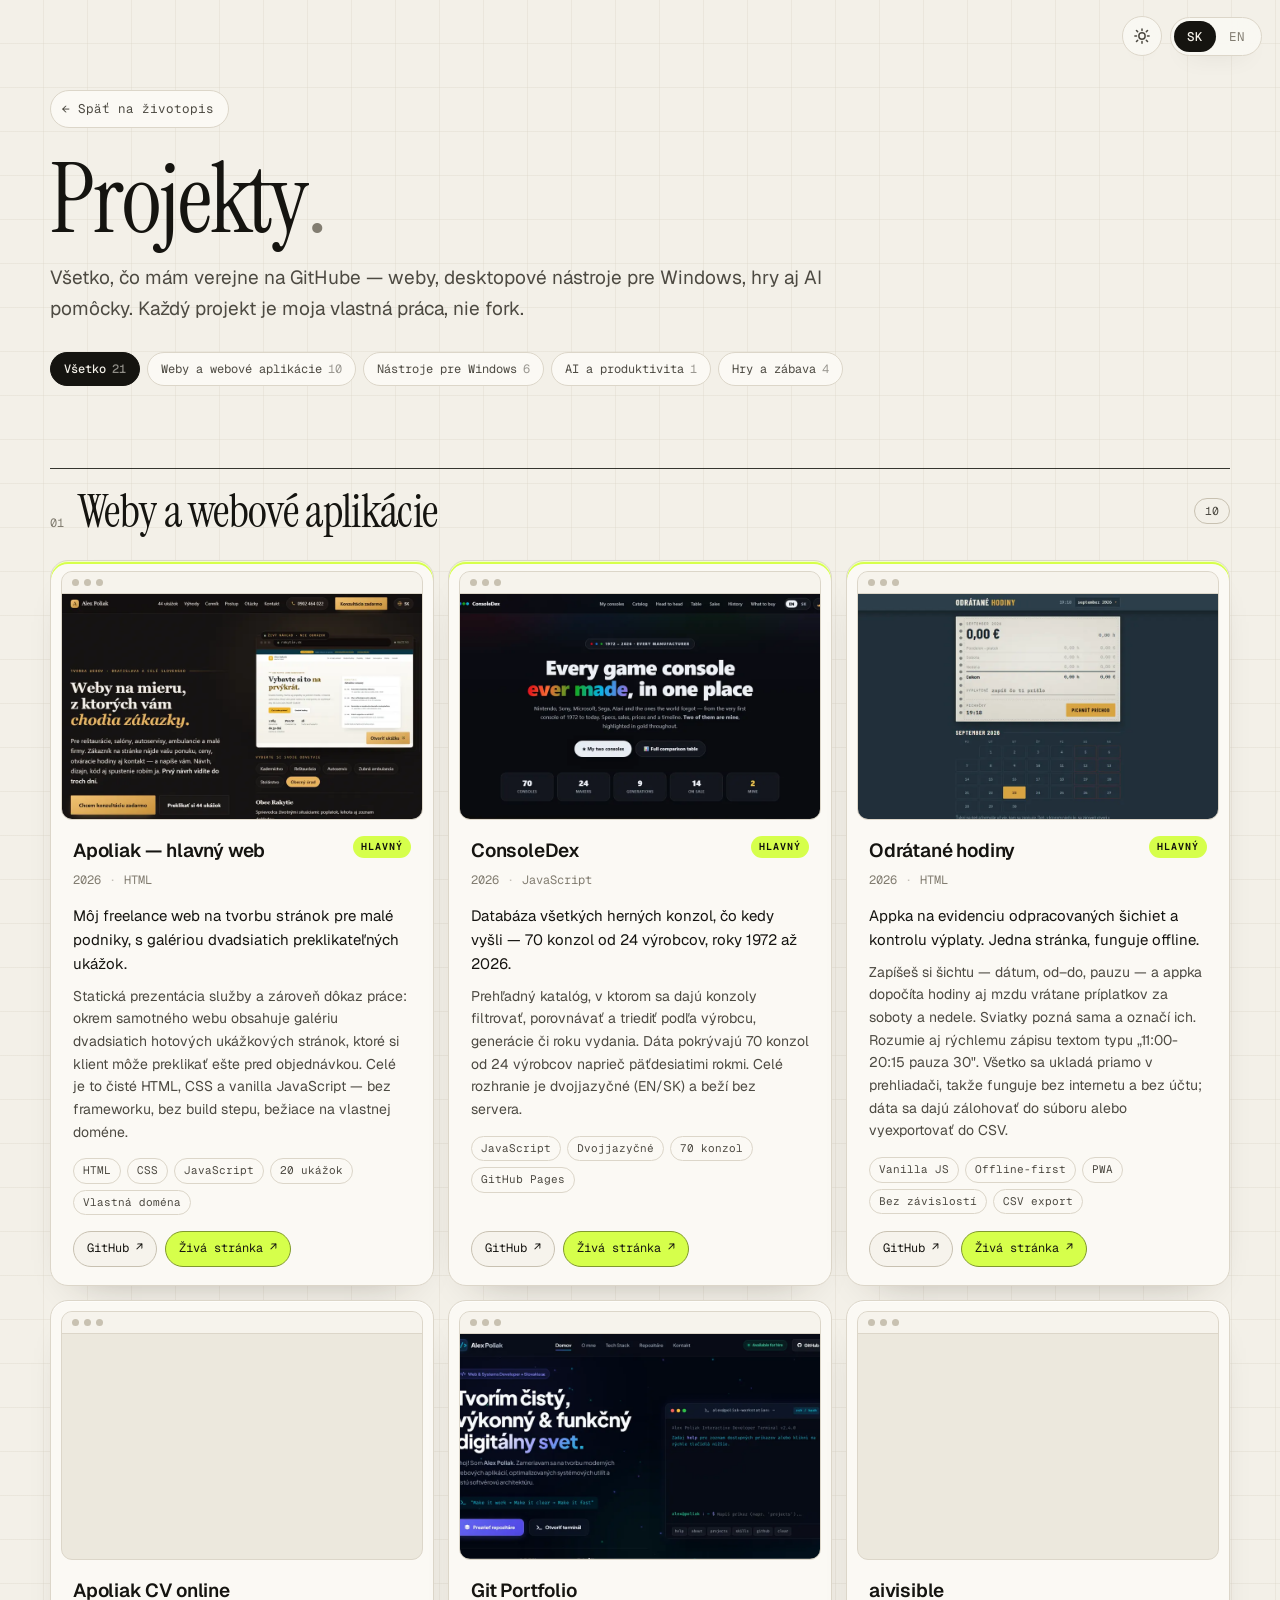
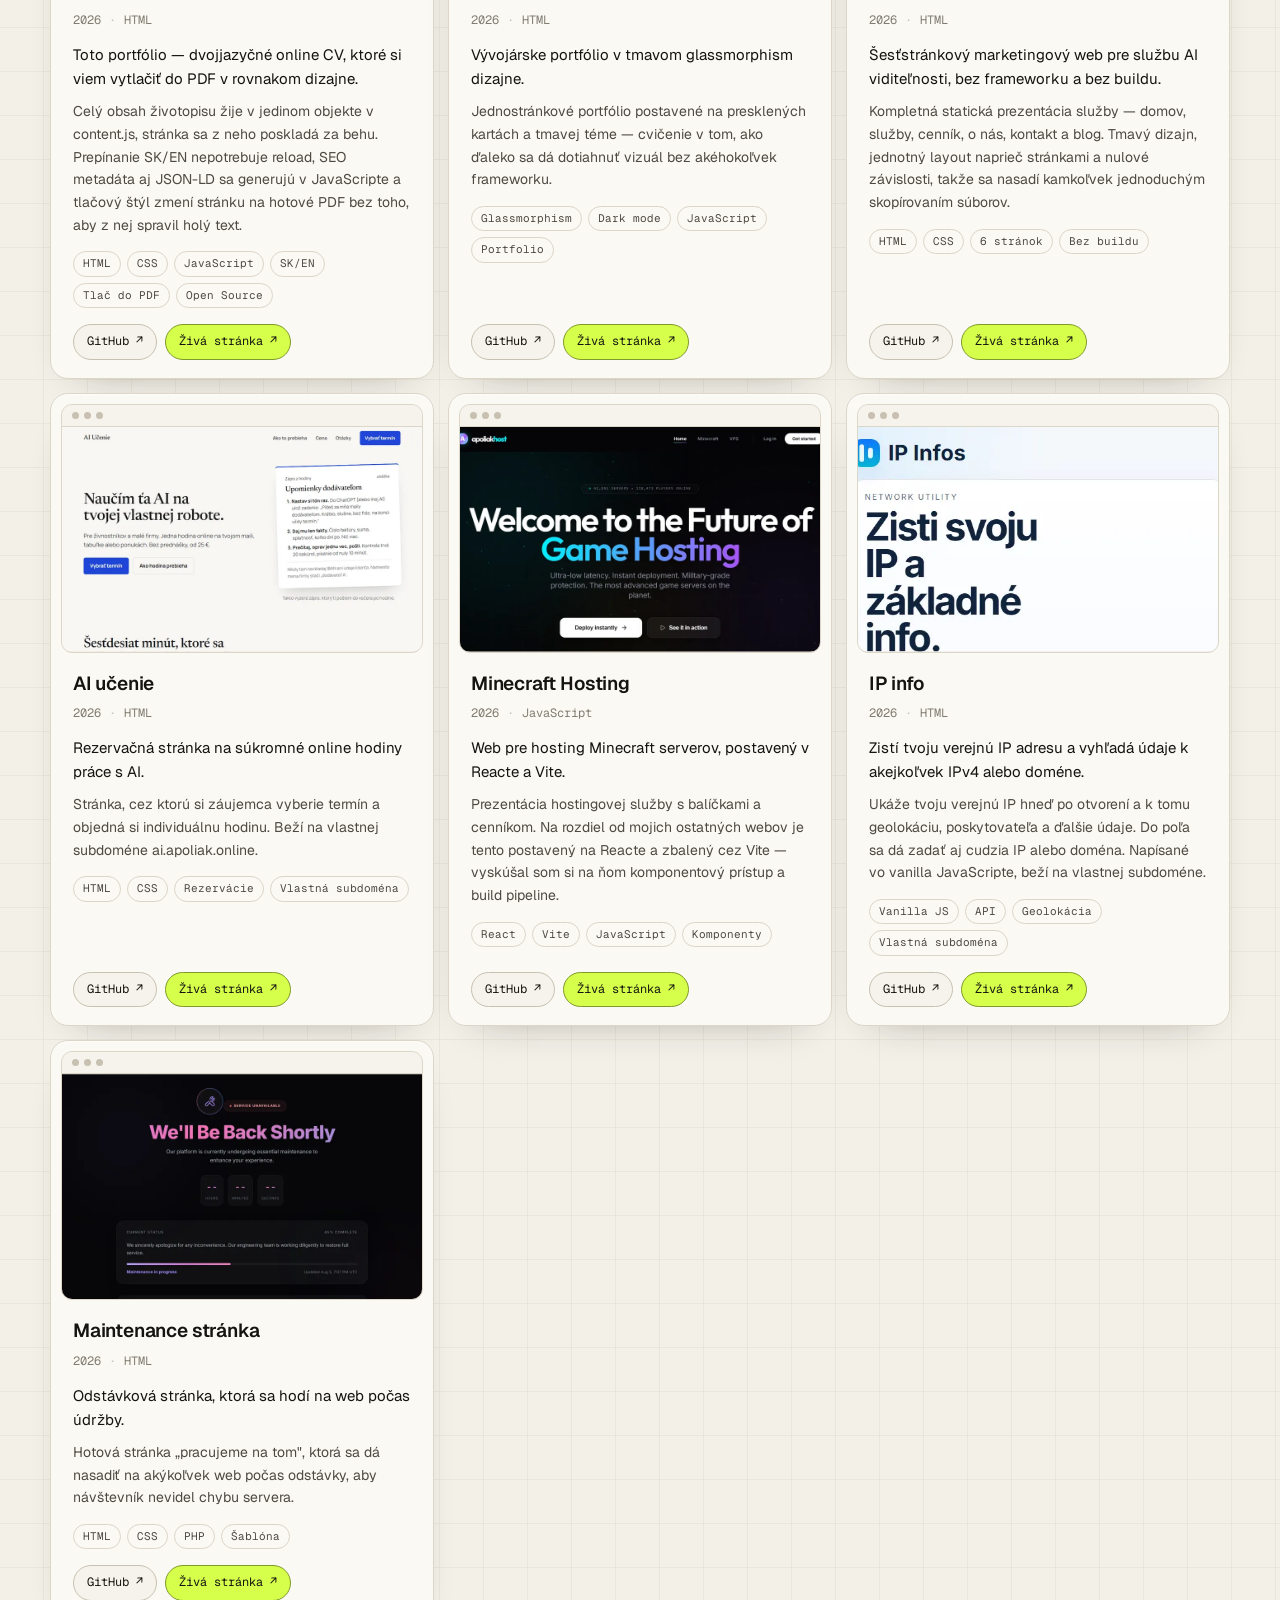
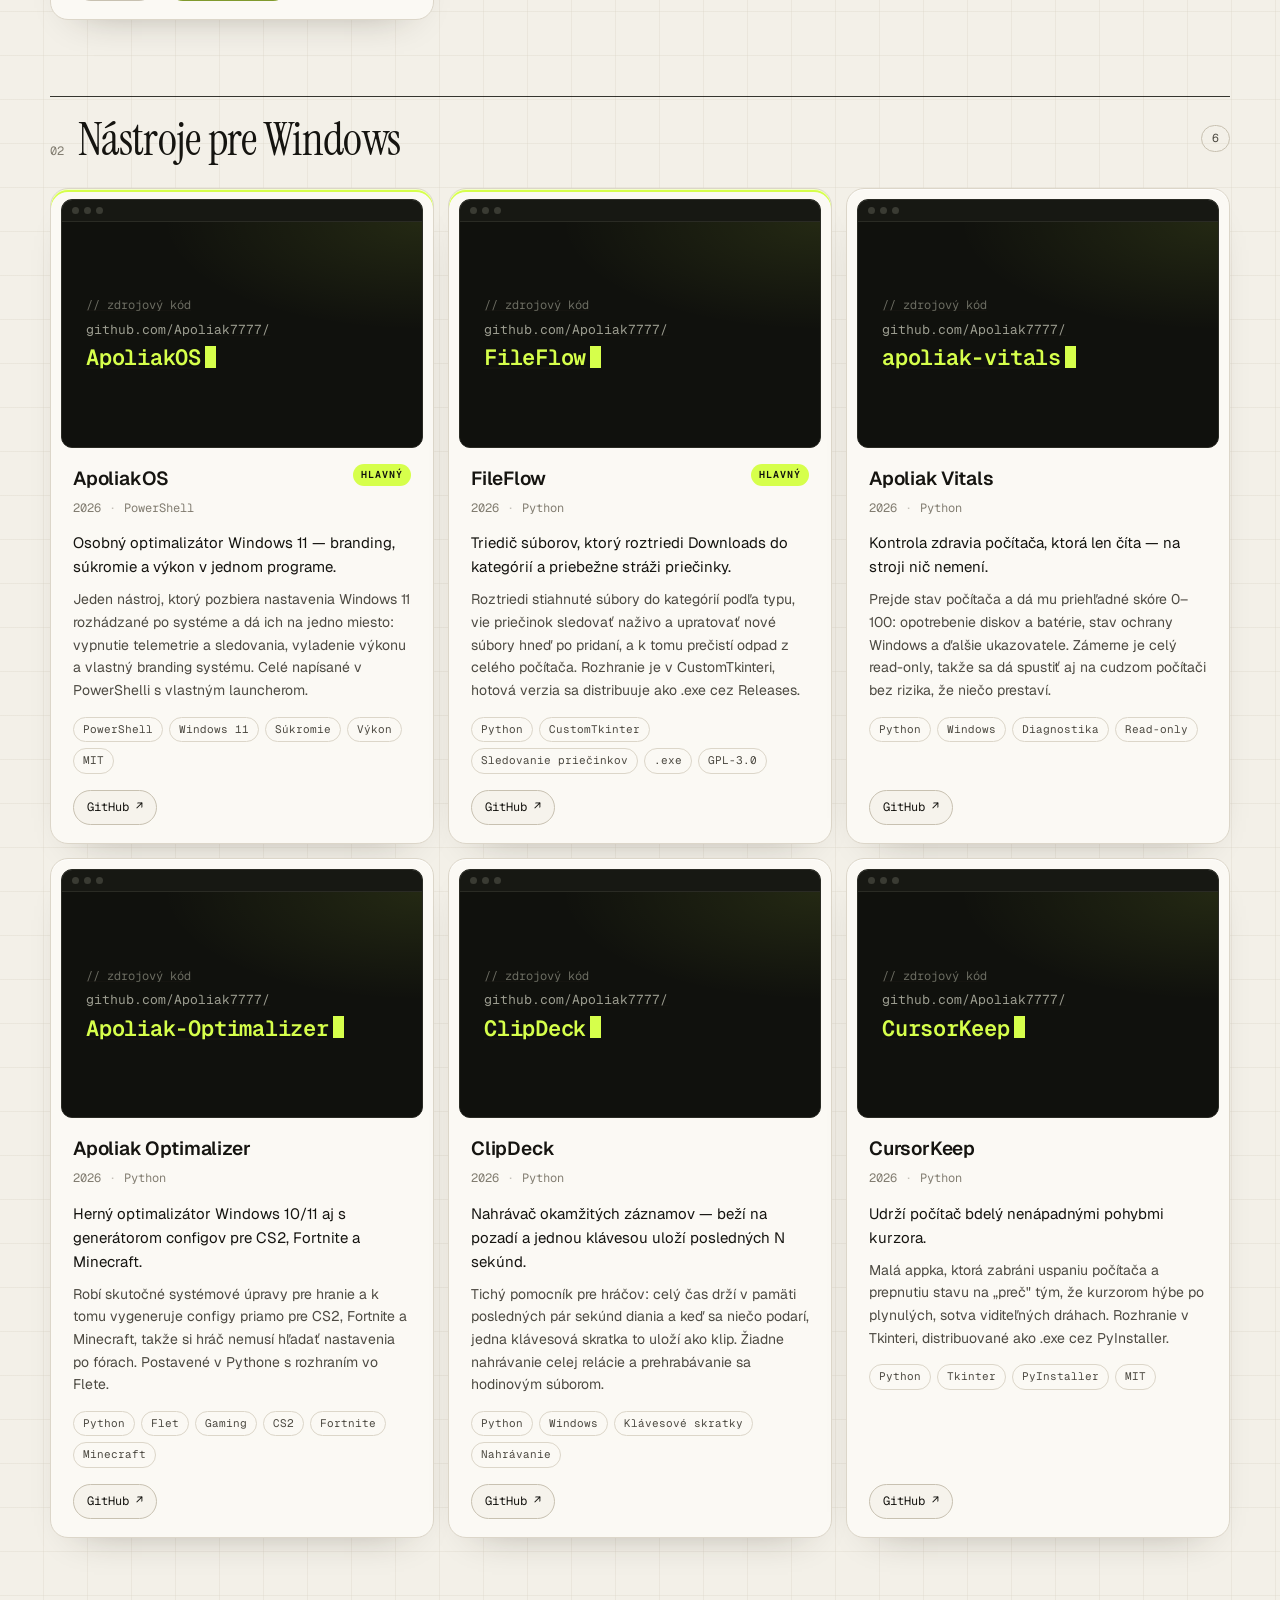
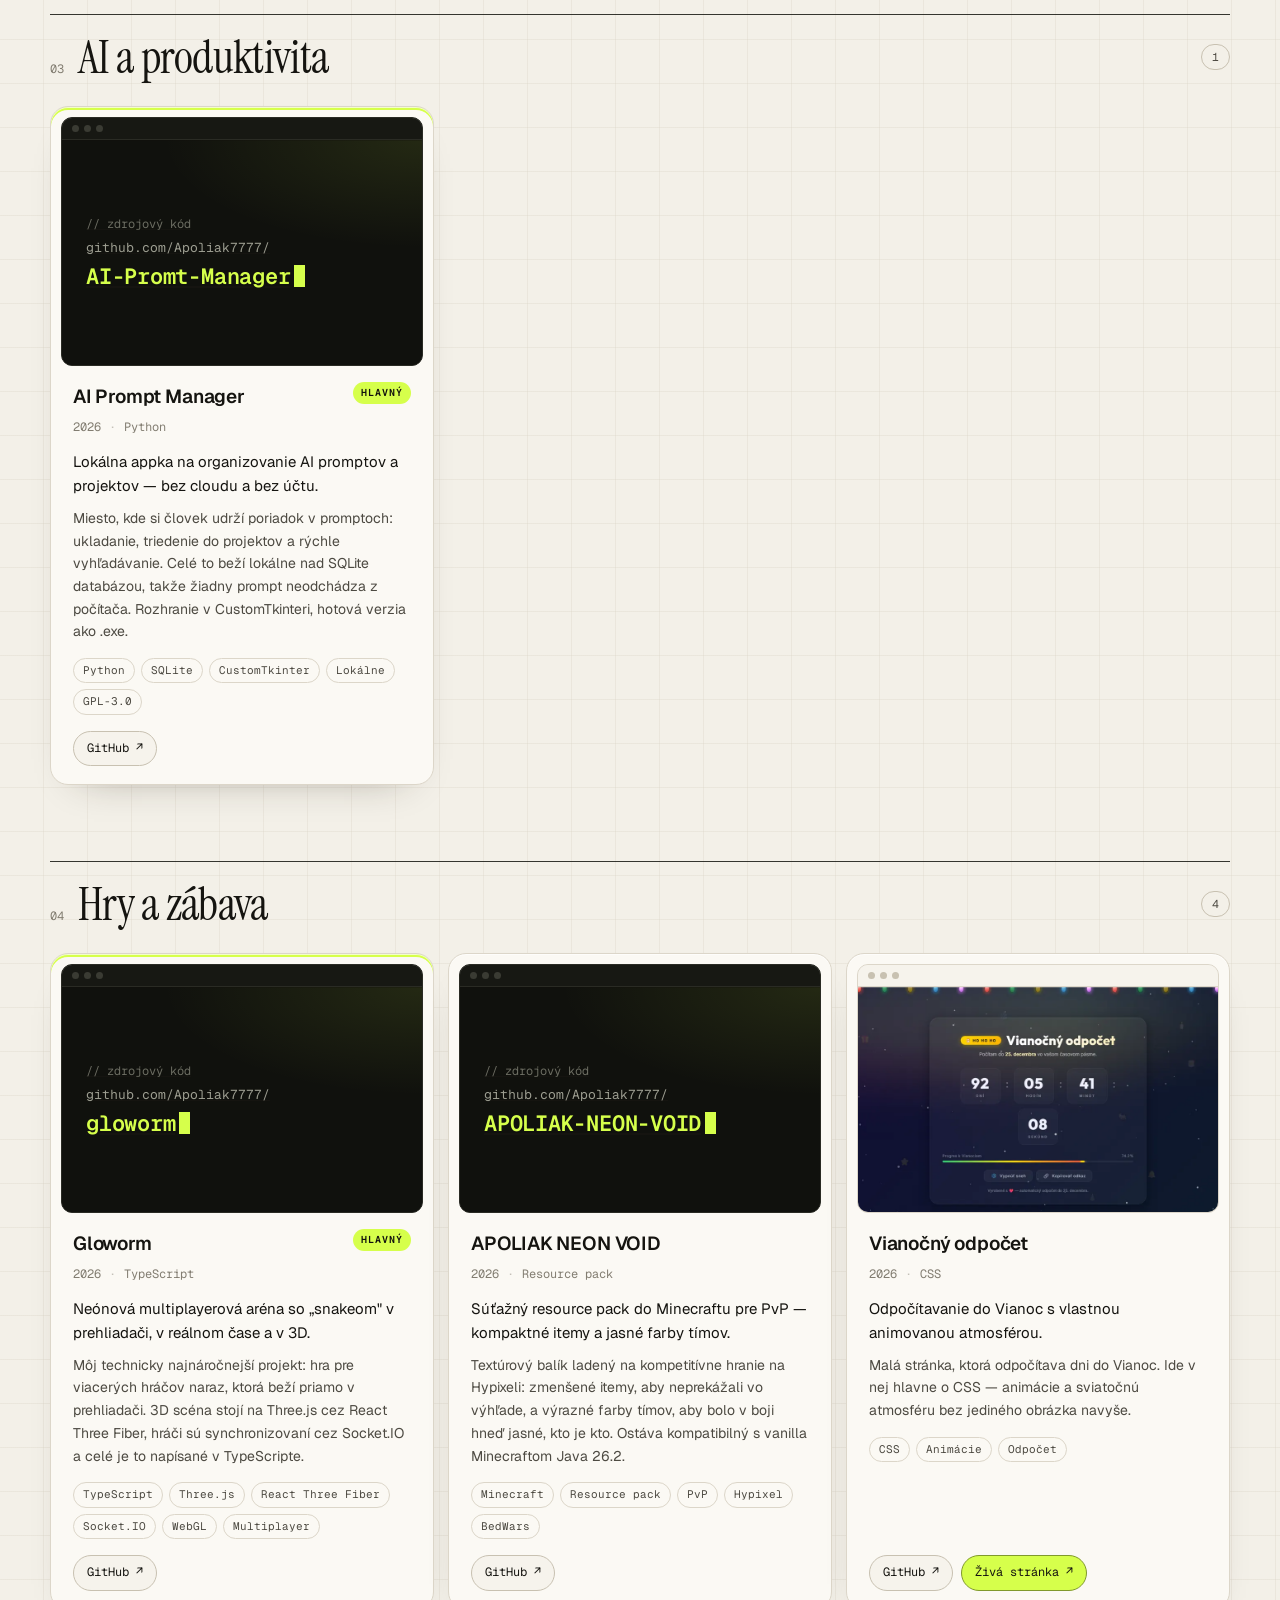
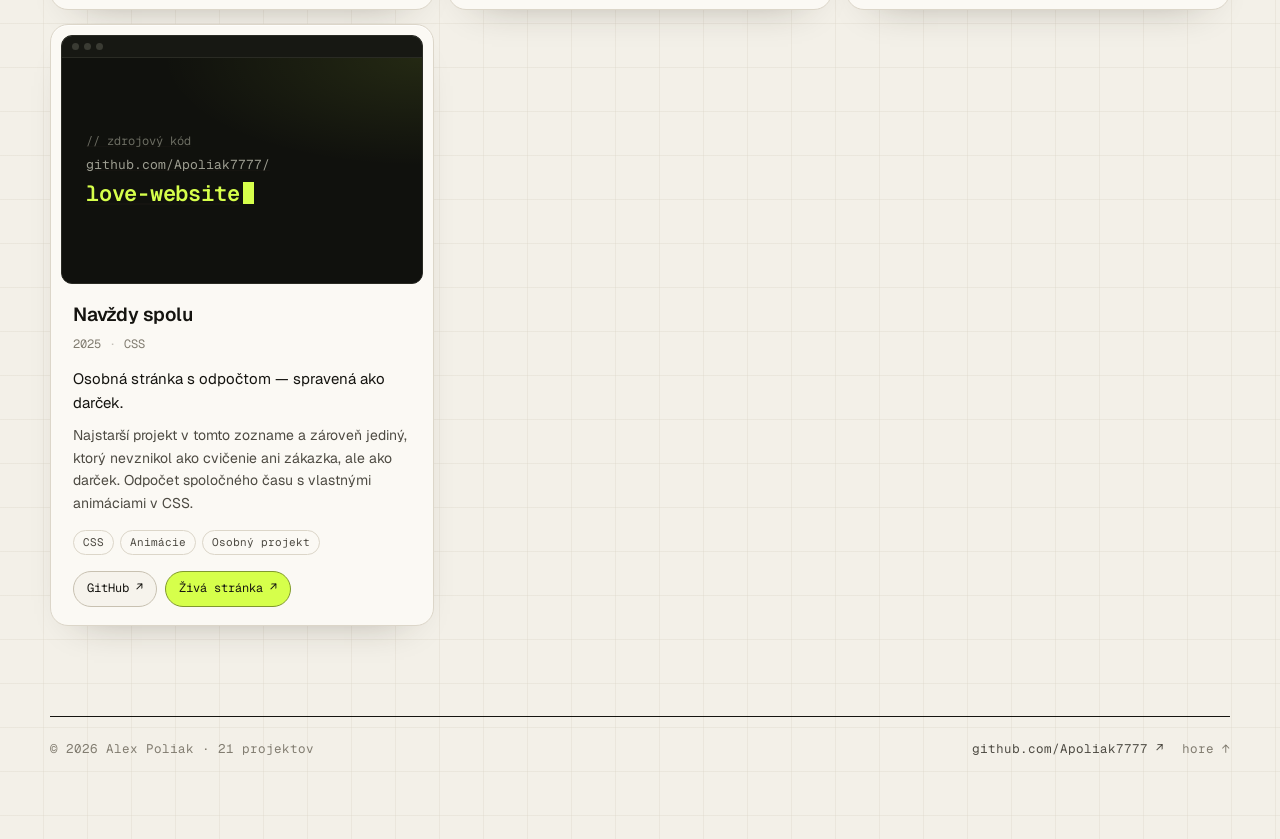
==== commit 9cd5e4aa: "Animácie pri posúvaní, náhľady projektov, 3D certifikáty, prechody a náhľad pri zdieľaní" ====
--- a/projekty.html
+++ b/projekty.html
@@ -35,6 +35,10 @@
         if (th !== 'light' && th !== 'dark') th = window.matchMedia && matchMedia('(prefers-color-scheme: dark)').matches ? 'dark' : 'light';
       } catch (e) { th = 'light'; }
       document.documentElement.setAttribute('data-theme', th);
+      // prechod medzi stránkami (View Transition) prehliadač niekedy preskočí — nie je to chyba, len ticho
+      function quiet(e) { var v = e.viewTransition; if (v) { v.ready.catch(function () {}); v.finished.catch(function () {}); } }
+      window.addEventListener('pageswap', quiet);
+      window.addEventListener('pagereveal', quiet);
     })();
   </script>
   <link rel="stylesheet" href="style.css">
@@ -98,6 +102,13 @@
       if (el) el.setAttribute(attr || 'content', val || '');
     }
 
+    // text rozdelený na slová — pri odhalení každé slovo vyjde zospodu (CSS .split .w)
+    function splitWords(str) {
+      return String(str).split(/\s+/).filter(Boolean).map(function (w, i) {
+        return '<span class="w"><span style="--wi:' + i + '">' + esc(w) + '</span></span>';
+      }).join(' ');
+    }
+
     /* slovenské skloňovanie: 1 projekt, 2–4 projekty, 5+ projektov */
     function plProj(n, l) {
       if (l === 'sk') return n === 1 ? 'projekt' : (n >= 2 && n <= 4 ? 'projekty' : 'projektov');
@@ -108,7 +119,7 @@
       var m = P.meta || {};
       var base = getSiteUrl();
       var here = base ? base + '/projekty.html' : '';
-      var og = base ? base + '/og-image.svg' : '';
+      var og = base ? base + '/og-image.png' : '';
       var desc = t(m.description, lang);
       document.title = t(m.title, lang) || 'Projekty';
       setMeta('meta[name="description"]', desc);
@@ -173,7 +184,22 @@
       var meta = [];
       if (p.year) meta.push(String(p.year));
       if (p.lang) meta.push(esc(p.lang));
-      var s = '<article class="proj-card r-item' + (p.featured ? ' featured' : '') + '">';
+      var shotUrl = live || repo;
+      var shot = '';
+      if (p.img) {
+        shot = '<a class="project-shot proj-shot" href="' + esc(shotUrl) + '" target="_blank" rel="noopener" tabindex="-1" aria-hidden="true">'
+           + '<span class="shot-bar"><i></i><i></i><i></i></span>'
+           + '<span class="shot-img"><img src="' + esc(safeUrl(p.img)) + '" alt="" loading="lazy" decoding="async" width="960" height="600"></span></a>';
+      } else {
+        // projekt bez živého webu: „okno s kódom" s cestou k repozitáru na GitHube
+        var gh = /github\.com\/([^\/]+)\/([^\/?#]+)/i.exec(repo);
+        if (gh) shot = '<a class="project-shot proj-shot is-code" href="' + esc(repo) + '" target="_blank" rel="noopener" tabindex="-1" aria-hidden="true">'
+           + '<span class="shot-bar"><i></i><i></i><i></i></span>'
+           + '<span class="shot-img"><span class="code-c">// ' + (lang === 'sk' ? 'zdrojový kód' : 'source code') + '</span>'
+           + '<span class="code-u">github.com/' + esc(gh[1]) + '/</span>'
+           + '<span class="code-n">' + esc(gh[2]) + '</span></span></a>';
+      }
+      var s = '<article class="proj-card r-item' + (p.featured ? ' featured' : '') + (shot ? ' has-shot' : '') + '">' + shot;
       s += '<div class="proj-head"><span class="proj-name">' + esc(p.name) + '</span>'
          + (p.featured ? '<span class="proj-badge">' + (lang === 'sk' ? 'Hlavný' : 'Featured') + '</span>' : '')
          + '</div>';
@@ -197,7 +223,7 @@
 
       html += '<header class="page-head">';
       html += '<a class="back-link rise d1" href="index.html">&#8592; ' + esc(t(m.backLabel, lang)) + '</a>';
-      html += '<h1 class="rise d2">' + esc(t(m.heading, lang)) + '<span class="accent">.</span></h1>';
+      html += '<h1 class="rise d2 split">' + splitWords(t(m.heading, lang)) + '<span class="accent">.</span></h1>';
       html += '<p class="page-lead rise d3">' + esc(t(m.lead, lang)) + '</p>';
       html += renderFilters();
       html += '</header>';
@@ -214,7 +240,7 @@
           var n = (num < 10 ? '0' : '') + num;
           html += '<section class="reveal" id="section-' + esc(g.key) + '"><div class="sec-head">'
                 + '<span class="sec-num">' + n + '</span>'
-                + '<span class="sec-title">' + esc(t(g.label, lang)) + '</span>'
+                + '<span class="sec-title split">' + splitWords(t(g.label, lang)) + '</span>'
                 + '<span class="sec-count">' + items.length + '</span></div>';
           html += '<div class="proj-grid">' + items.map(renderCard).join('') + '</div></section>';
         });
@@ -222,7 +248,7 @@
         var g = groups.filter(function (x) { return x.key === filter; })[0];
         html += '<section class="reveal" id="section-' + esc(filter) + '"><div class="sec-head">'
               + '<span class="sec-num">01</span>'
-              + '<span class="sec-title">' + esc(g ? t(g.label, lang) : '') + '</span>'
+              + '<span class="sec-title split">' + splitWords(g ? t(g.label, lang) : '') + '</span>'
               + '<span class="sec-count">' + list.length + '</span></div>';
         html += '<div class="proj-grid">' + list.map(renderCard).join('') + '</div></section>';
       }
@@ -284,10 +310,24 @@
     function toggleTheme() {
       var root = document.documentElement;
       var next = root.getAttribute('data-theme') === 'dark' ? 'light' : 'dark';
-      root.setAttribute('data-theme', next);
-      try { localStorage.setItem('cv_theme', next); } catch (e) {}
-      var tc = document.querySelector('meta[name="theme-color"]');
-      if (tc) tc.setAttribute('content', next === 'dark' ? '#0e0e0c' : '#f3f0e8');
+      function apply() {
+        root.setAttribute('data-theme', next);
+        try { localStorage.setItem('cv_theme', next); } catch (e) {}
+        var tc = document.querySelector('meta[name="theme-color"]');
+        if (tc) tc.setAttribute('content', next === 'dark' ? '#0e0e0c' : '#f3f0e8');
+      }
+      var reduce = window.matchMedia && matchMedia('(prefers-reduced-motion: reduce)').matches;
+      if (!document.startViewTransition || reduce) { apply(); return; }
+      var b = document.getElementById('btn-theme').getBoundingClientRect();
+      var x = b.left + b.width / 2, y = b.top + b.height / 2;
+      var rad = Math.hypot(Math.max(x, window.innerWidth - x), Math.max(y, window.innerHeight - y));
+      root.classList.add('theme-vt');
+      var vt = document.startViewTransition(apply);
+      vt.ready.then(function () {
+        root.animate({ clipPath: ['circle(0px at ' + x + 'px ' + y + 'px)', 'circle(' + rad + 'px at ' + x + 'px ' + y + 'px)'] },
+                     { duration: 700, easing: 'cubic-bezier(.22,.61,.36,1)', pseudoElement: '::view-transition-new(root)' });
+      }).catch(function () {});
+      vt.finished.then(function () { root.classList.remove('theme-vt'); }, function () { root.classList.remove('theme-vt'); });
     }
 
     function setLang(l) {
--- a/style.css
+++ b/style.css
@@ -87,7 +87,6 @@
   background-position: -1px -1px;
   padding: 0 28px 80px;
   overflow-x: hidden;
-  transition: background-color .3s var(--ease), color .3s var(--ease);
 }
 .wrap { max-width: var(--maxw); margin: 0 auto; position: relative; }
 code, .mono { font-family: var(--font-mono); }
@@ -156,26 +155,40 @@
 .fab-top:focus-visible { outline: 2px solid var(--text); outline-offset: 3px; }
 
 /* ---- nábehy (logiku drží index.html: .loaded, .reveal.in, --i, .force) ---- */
-.rise { opacity: 0; transform: translateY(14px); }
-.loaded .rise { opacity: 1; transform: none; transition: opacity .7s var(--ease), transform .7s var(--ease); }
+.rise { opacity: 0; translate: 0 14px; }
+.loaded .rise { opacity: 1; translate: none; transition: opacity .7s var(--ease), translate .7s var(--ease); }
 .loaded .rise.d1 { transition-delay: .04s; }
 .loaded .rise.d2 { transition-delay: .1s; }
 .loaded .rise.d3 { transition-delay: .16s; }
 .loaded .rise.d4 { transition-delay: .22s; }
 .loaded .rise.d5 { transition-delay: .28s; }
-.reveal { opacity: 0; transform: translateY(22px); transition: opacity .65s var(--ease), transform .65s var(--ease); }
-.reveal.in { opacity: 1; transform: none; }
+.reveal { opacity: 0; translate: 0 22px; transition: opacity .65s var(--ease), translate .65s var(--ease); }
+.reveal.in { opacity: 1; translate: none; }
 .reveal .sec-head::after { transform: scaleX(0); transform-origin: left; }
 .reveal.in .sec-head::after { transform: scaleX(1); transition: transform .9s var(--ease) .1s; }
-.reveal .r-item { opacity: 0; transform: translateY(12px); }
+.reveal .r-item { opacity: 0; translate: 0 14px; }
 .reveal.in .r-item {
-  opacity: 1; transform: none;
-  transition-property: opacity, transform;
-  transition-duration: .55s;
+  opacity: 1; translate: none;
+  /* nábeh (opacity, translate) s oneskorením podľa poradia; hover (transform, tieň, rám) hneď */
+  transition-property: opacity, translate, transform, box-shadow, border-color;
+  transition-duration: .6s, .6s, .25s, .25s, .25s;
   transition-timing-function: var(--ease);
-  transition-delay: calc(var(--i, 0) * 55ms + 160ms);
-}
-body.force .rise, body.force .reveal, body.force .r-item { opacity: 1 !important; transform: none !important; }
+  transition-delay: calc(var(--i, 0) * 55ms + 160ms), calc(var(--i, 0) * 55ms + 160ms), 0s, 0s, 0s;
+}
+
+/* nadpisy po slovách: každé slovo vyjde zospodu spoza neviditeľnej hrany */
+.split .w { display: inline-block; overflow: hidden; vertical-align: top; padding: .12em .02em .14em; margin: -.12em -.02em -.14em; }
+.split .w > span { display: inline-block; translate: 0 110%; transition: translate .9s cubic-bezier(.2,.7,.2,1); transition-delay: calc(var(--wi, 0) * 55ms + 120ms); }
+.reveal.in .split .w > span, .loaded .rise.split .w > span { translate: none; }
+.loaded .intro .split .w > span { translate: none; transition-delay: calc(var(--wi, 0) * 40ms + 250ms); }
+
+/* zvýrazňovač pod priezviskom sa „namaľuje" zľava doprava */
+.name .hl { background-size: 0% 100% !important; background-repeat: no-repeat !important; transition: background-size 1s var(--ease) .55s; }
+.loaded .name .hl { background-size: 100% 100% !important; }
+
+body.force .rise, body.force .reveal, body.force .r-item { opacity: 1 !important; translate: none !important; }
+body.force .split .w > span { translate: none !important; }
+body.force .name .hl { background-size: 100% 100% !important; }
 body.force .sec-head::after { transform: none !important; }
 
 /* =========================================================================
@@ -355,6 +368,53 @@
   transition: border-color .22s var(--ease), transform .22s var(--ease), box-shadow .22s var(--ease);
 }
 .project:hover { border-color: var(--line-2); transform: translateY(-3px); box-shadow: var(--shadow-hi); }
+.project-body { display: flex; flex-direction: column; flex: 1; min-width: 0; }
+.project-desc { display: block; }
+.project.has-shot { padding: 10px 10px 18px; }
+.project.has-shot .project-body { padding: 16px 12px 0; }
+.project-shot {
+  display: block; position: relative; overflow: hidden; border-radius: 11px;
+  background: var(--bg-2); border: 1px solid var(--line);
+  box-shadow: 0 1px 0 rgba(255,255,255,.5) inset;
+}
+.shot-bar { display: flex; gap: 5px; align-items: center; height: 22px; padding: 0 10px; background: var(--surface-2); border-bottom: 1px solid var(--line); }
+.shot-bar i { width: 7px; height: 7px; border-radius: 50%; background: var(--line-2); }
+.shot-img { display: block; position: relative; aspect-ratio: 16 / 10; overflow: hidden; }
+.shot-img img {
+  position: absolute; left: 0; top: 0; width: 100%; height: 110%; object-fit: cover; object-position: top center; display: block;
+  transform-origin: top center; transition: scale .6s var(--ease);
+}
+/* projekt bez živého webu — tmavé okno s cestou k repozitáru */
+.project-shot.is-code, .project.featured.has-shot .project-shot.is-code { background: #10110d; border-color: #2a2b24; }
+.project-shot.is-code .shot-bar { background: #171813; border-color: #2a2b24; }
+.project-shot.is-code .shot-bar i { background: #3a3b33; }
+.project-shot.is-code .shot-img {
+  display: flex; flex-direction: column; justify-content: center; gap: 4px; padding: 0 24px;
+  font-family: var(--font-mono); background:
+    radial-gradient(120% 80% at 100% 0%, color-mix(in srgb, var(--accent) 10%, transparent), transparent 60%), #10110d;
+}
+.code-c { color: #6c6d62; font-size: 12px; }
+.code-u { color: #9d9e91; font-size: 13px; }
+.code-n { color: var(--accent); font-size: 22px; font-weight: 600; letter-spacing: -0.01em; word-break: break-word; line-height: 1.25; }
+.code-n::after { content: ""; display: inline-block; width: .5em; height: 1em; margin-left: 4px; vertical-align: -.12em; background: var(--accent); animation: caret 1.1s steps(1) infinite; }
+@keyframes caret { 50% { opacity: 0; } }
+.project:hover .shot-img img { scale: 1.035; }
+/* obrázok sa odhalí zhora nadol, keď sekcia vojde do obrazovky */
+.reveal .project-shot .shot-img { clip-path: inset(0 0 100% 0); }
+.reveal.in .project-shot .shot-img { clip-path: inset(0 0 0 0); transition: clip-path 1s cubic-bezier(.65,0,.35,1) calc(var(--i, 0) * 70ms + 260ms); }
+body.force .project-shot .shot-img { clip-path: none !important; }
+/* jemný paralax pri posúvaní (len prehliadače so scroll-driven animáciami) */
+@supports (animation-timeline: view()) {
+  .shot-img img { animation: shot-parallax linear both; animation-timeline: view(); animation-range: entry 20% exit 80%; }
+  @keyframes shot-parallax { from { translate: 0 0; } to { translate: 0 -8%; } }
+}
+/* zvýraznený projekt s náhľadom: text vľavo, okno webu vpravo */
+.project.featured.has-shot { flex-direction: row-reverse; align-items: stretch; gap: 8px; padding: 10px; }
+.project.featured.has-shot .project-shot { flex: 0 0 52%; background: #1b1c17; border-color: #2c2d26; }
+.project.featured.has-shot .shot-bar { background: #1b1c17; border-color: #2c2d26; }
+.project.featured.has-shot .shot-bar i { background: #3b3c33; }
+.project.featured.has-shot .project-body { padding: 16px 14px 10px 16px; }
+.project.featured.has-shot .shot-img { aspect-ratio: auto; height: calc(100% - 22px); min-height: 220px; }
 .project:focus-visible { outline: 2px solid var(--text); outline-offset: 2px; }
 .project.featured { grid-column: 1 / -1; background: #10110d; border-color: #10110d; color: #f2f0e9; }
 .project.featured .project-desc { color: #b9b5aa; }
@@ -448,7 +508,19 @@
   box-shadow: var(--shadow);
   transition: transform .22s var(--ease), box-shadow .22s var(--ease), border-color .22s var(--ease);
 }
-.cert-card:hover { transform: translateY(-4px) rotate(-.3deg); box-shadow: var(--shadow-hi); border-color: var(--line-2); }
+.cert-card:hover { transform: translateY(-4px); box-shadow: var(--shadow-hi); border-color: var(--line-2); }
+@media (hover: hover) and (pointer: fine) {
+  .cert-card:hover { transform: perspective(900px) rotateX(var(--rx, 0deg)) rotateY(var(--ry, 0deg)) translateY(-5px); }
+  .project.has-shot:hover { transform: perspective(1400px) rotateX(var(--rx, 0deg)) rotateY(var(--ry, 0deg)) translateY(-3px); }
+  .cert-card.is-tilt, .project.has-shot.is-tilt { transition-duration: .6s, .6s, .08s, .25s, .25s; }
+  .cert-card.is-tilt { transition: transform .08s linear, box-shadow .25s var(--ease), border-color .25s var(--ease); }
+  .cert-thumb::before, .project.has-shot .shot-img::after {
+    content: ""; position: absolute; inset: 0; z-index: 1; pointer-events: none; opacity: 0;
+    background: radial-gradient(circle at var(--gx, 50%) var(--gy, 0%), rgba(255,255,255,.55), rgba(255,255,255,0) 55%);
+    mix-blend-mode: soft-light; transition: opacity .25s var(--ease);
+  }
+  .cert-card.is-tilt .cert-thumb::before, .project.has-shot.is-tilt .shot-img::after { opacity: 1; }
+}
 .cert-card:focus-visible { outline: 2px solid var(--text); outline-offset: 3px; }
 .cert-thumb {
   display: block; position: relative; aspect-ratio: 11 / 8.5; overflow: hidden;
@@ -562,6 +634,9 @@
 }
 .proj-card:hover { border-color: var(--line-2); transform: translateY(-3px); box-shadow: var(--shadow-hi); }
 .proj-card.featured { box-shadow: var(--shadow), inset 0 3px 0 var(--mark); }
+.proj-card.has-shot { padding-top: 10px; }
+.proj-card .proj-shot { margin: 0 -12px 16px; }
+.proj-card:hover .shot-img img { scale: 1.035; }
 .proj-head { display: flex; align-items: flex-start; justify-content: space-between; gap: 12px; }
 .proj-name { font-size: 19px; font-weight: 600; letter-spacing: -0.01em; }
 .proj-badge {
@@ -618,6 +693,10 @@
   .grid, .skill-rows { grid-template-columns: minmax(0, 1fr); }
   .skill:nth-child(2) { border-top: 1px solid var(--line); padding-top: 16px; }
   .project.featured .project-title { font-size: 28px; }
+  .project.featured.has-shot { flex-direction: column; }
+  .project.featured.has-shot .project-shot { flex: none; }
+  .project.featured.has-shot .shot-img { aspect-ratio: 16 / 10; height: auto; min-height: 0; }
+  .project.featured.has-shot .project-body { padding: 16px 12px 8px; }
   .topbar { top: 12px; right: 12px; }
   .page-head { padding-top: 78px; }
   .proj-grid { grid-template-columns: minmax(0, 1fr); }
@@ -640,11 +719,25 @@
   .lb-close { top: 12px; right: 12px; }
 }
 
+/* plynulý prechod medzi životopisom a podstránkou Projekty (Chrome/Edge; inde klasicky) */
+@view-transition { navigation: auto; }
+::view-transition-old(root) { animation: vt-page-out .22s var(--ease) both; }
+::view-transition-new(root) { animation: vt-page-in .45s var(--ease) both; }
+@keyframes vt-page-out { to { opacity: 0; transform: translateY(-8px); } }
+@keyframes vt-page-in { from { opacity: 0; transform: translateY(14px); } }
+/* prepnutie svetlý/tmavý: nový vzhľad sa rozleje kruhom (animáciu spúšťa toggleTheme) */
+:root.theme-vt::view-transition-old(root), :root.theme-vt::view-transition-new(root) { animation: none; mix-blend-mode: normal; }
+:root.theme-vt::view-transition-old(root) { z-index: 1; }
+:root.theme-vt::view-transition-new(root) { z-index: 2; }
+
 @media (prefers-reduced-motion: reduce) {
+  @view-transition { navigation: none; }
   html { scroll-behavior: auto; }
   *, *::before, *::after { animation: none !important; transition: none !important; }
-  .rise, .reveal, .r-item { opacity: 1 !important; transform: none !important; }
+  .rise, .reveal, .r-item, .split .w > span { opacity: 1 !important; translate: none !important; }
   .sec-head::after { transform: none !important; }
+  .reveal .project-shot .shot-img { clip-path: none !important; }
+  .name .hl { background-size: 100% 100% !important; }
 }
 
 /* =========================================================================
@@ -667,7 +760,11 @@
   }
   html, body { background: #fff !important; background-image: none !important; color: var(--text); padding: 0; font-size: 10.5pt; -webkit-print-color-adjust: exact; print-color-adjust: exact; }
   .topbar, .fab-top, .toast, .lb, .skip, .aurora, .jump-nav, .cert-more, .print-cv, .cert-thumb, .all-projects, .to-top { display: none !important; }
-  .rise, .reveal, .r-item { opacity: 1 !important; transform: none !important; transition: none !important; animation: none !important; }
+  .rise, .reveal, .r-item, .split .w > span { opacity: 1 !important; transform: none !important; translate: none !important; transition: none !important; animation: none !important; }
+  .name .hl { background-size: 100% 100% !important; }
+  .project-shot { display: none !important; }
+  .project.has-shot, .project.featured.has-shot { padding: 12px 14px; flex-direction: column; }
+  .project.has-shot .project-body, .project.featured.has-shot .project-body { padding: 0; }
   .sec-head::after { transform: none !important; }
   .wrap { max-width: 100%; }
   .layout { display: block; padding-top: 0; }
